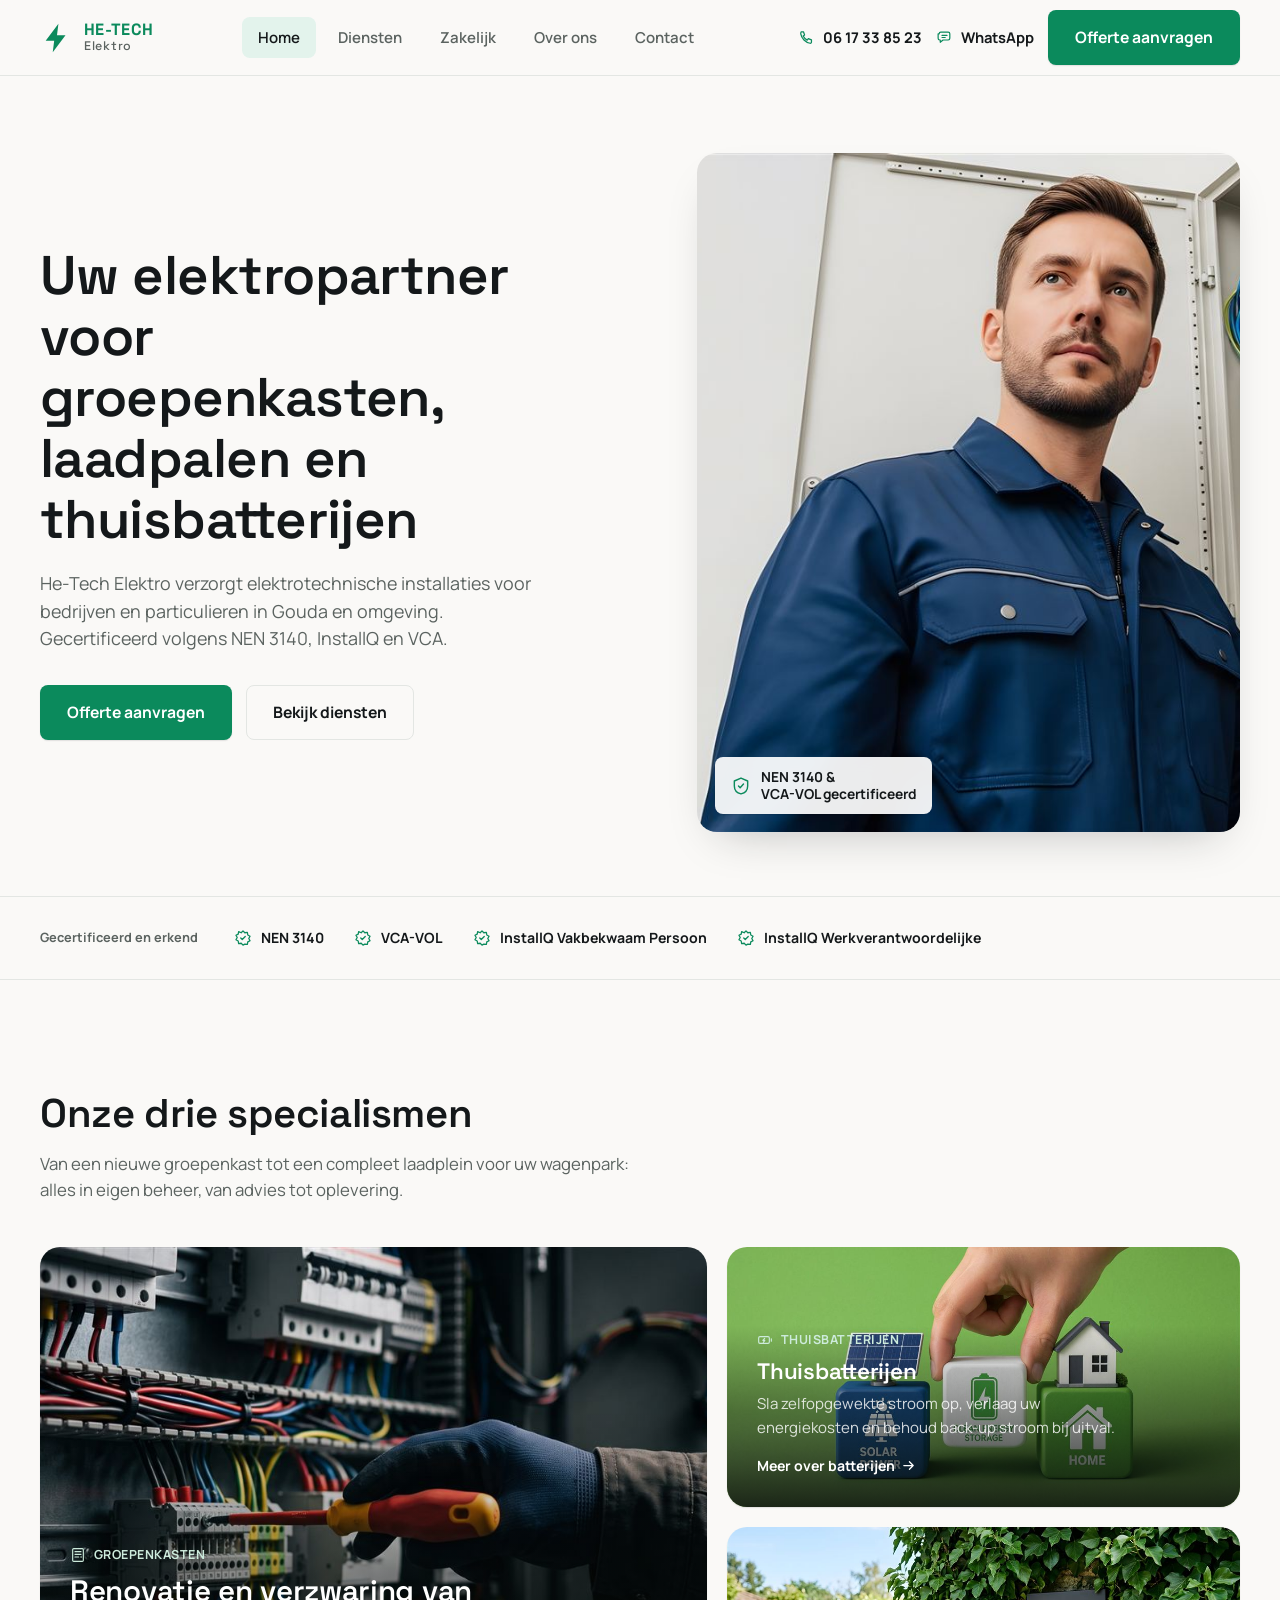
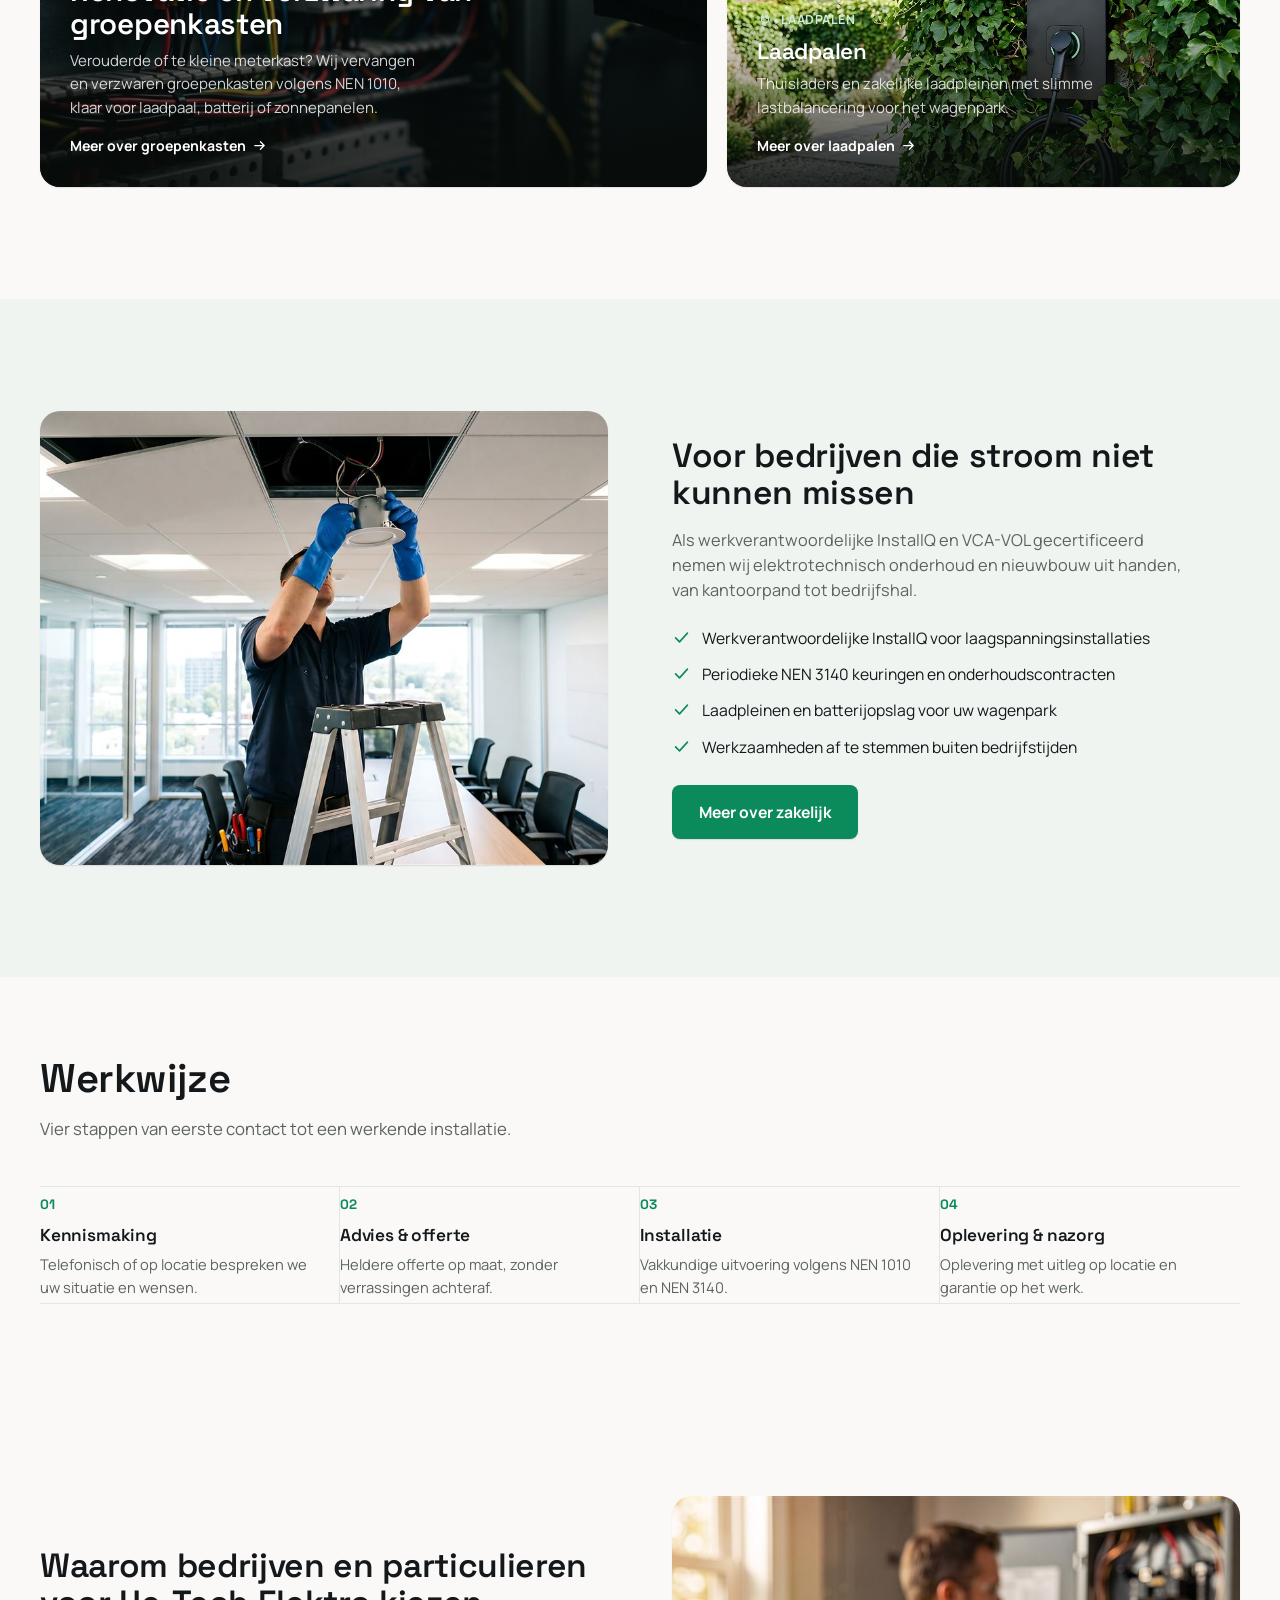
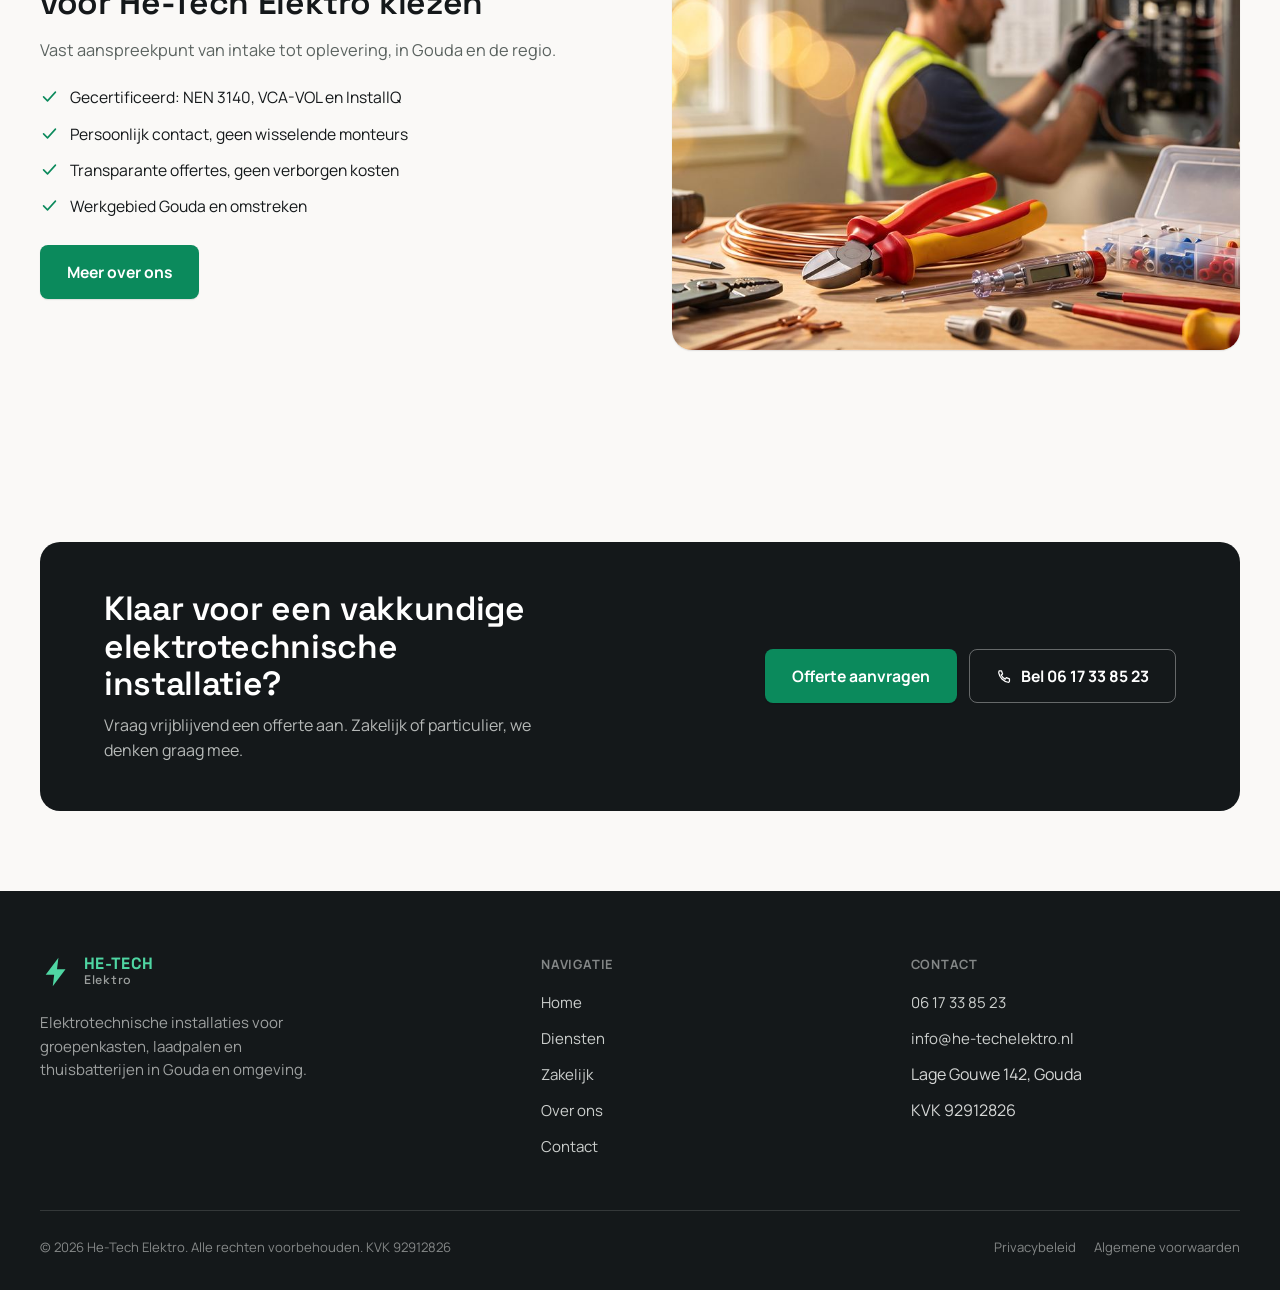
==== index.html @ e3cba2e7 "Concept website He-Tech Elektro" ====
<!doctype html>
<html lang="nl">
<head>
<meta charset="UTF-8">
<meta name="viewport" content="width=device-width, initial-scale=1">
<title>He-Tech Elektro | Elektricien in Gouda voor groepenkasten, laadpalen en thuisbatterijen</title>
<meta name="description" content="He-Tech Elektro is uw elektropartner in Gouda voor groepenkasten, laadpalen en thuisbatterijen. Gecertificeerd volgens NEN 3140, VCA-VOL en InstallQ. Zakelijk en particulier.">
<link rel="icon" href="data:image/svg+xml,%3Csvg xmlns='http://www.w3.org/2000/svg' viewBox='0 0 24 24'%3E%3Cpath fill='%230b8a5c' d='M13 2 4 14h6l-1 8 9-12h-6l1-8Z'/%3E%3C/svg%3E">
<link rel="stylesheet" href="css/styles.css">
</head>
<body>

<header class="nav">
  <div class="container nav-inner">
    <a href="index.html" class="brand" aria-label="He-Tech Elektro, naar de homepage">
      <svg class="brand-mark" viewBox="0 0 24 24" aria-hidden="true" style="color:var(--color-green)"><use href="assets/icons.svg#icon-bolt"></use></svg>
      <span class="brand-word"><span class="he-tech">HE-TECH</span><span class="elektro">Elektro</span></span>
    </a>
    <nav class="nav-links" aria-label="Hoofdmenu">
      <a href="index.html" aria-current="page">Home</a>
      <a href="diensten.html">Diensten</a>
      <a href="zakelijk.html">Zakelijk</a>
      <a href="over-ons.html">Over ons</a>
      <a href="contact.html">Contact</a>
    </nav>
    <div class="nav-actions">
      <a class="nav-phone" href="tel:+31617338523">
        <svg aria-hidden="true"><use href="assets/icons.svg#icon-phone"></use></svg>
        06 17 33 85 23
      </a>
      <a class="nav-phone" href="https://wa.me/31617338523" target="_blank" rel="noopener">
        <svg aria-hidden="true"><use href="assets/icons.svg#icon-chat"></use></svg>
        WhatsApp
      </a>
      <a class="btn btn-primary nav-cta" href="contact.html#offerte-form">Offerte aanvragen</a>
      <button class="nav-toggle" aria-label="Menu openen" aria-expanded="false" aria-controls="mobile-menu">
        <svg aria-hidden="true"><use href="assets/icons.svg#icon-menu"></use></svg>
      </button>
    </div>
  </div>
</header>

<div class="mobile-menu" id="mobile-menu">
  <a href="index.html" aria-current="page">Home</a>
  <a href="diensten.html">Diensten</a>
  <a href="zakelijk.html">Zakelijk</a>
  <a href="over-ons.html">Over ons</a>
  <a href="contact.html">Contact</a>
  <a class="btn btn-primary btn-block" href="contact.html#offerte-form">Offerte aanvragen</a>
  <a class="mobile-phone" href="tel:+31617338523">
    <svg aria-hidden="true"><use href="assets/icons.svg#icon-phone"></use></svg>
    06 17 33 85 23
  </a>
  <a class="mobile-phone" href="https://wa.me/31617338523" target="_blank" rel="noopener">
    <svg aria-hidden="true"><use href="assets/icons.svg#icon-chat"></use></svg>
    WhatsApp
  </a>
</div>

<main>

  <!-- Hero -->
  <section class="hero">
    <div class="container hero-grid">
      <div>
        <h1>Uw elektropartner voor groepenkasten, laadpalen en thuisbatterijen</h1>
        <p class="hero-sub">He-Tech Elektro verzorgt elektrotechnische installaties voor bedrijven en particulieren in Gouda en omgeving. Gecertificeerd volgens NEN 3140, InstallQ en VCA.</p>
        <div class="hero-ctas">
          <a class="btn btn-primary" href="contact.html#offerte-form">Offerte aanvragen</a>
          <a class="btn btn-secondary" href="diensten.html">Bekijk diensten</a>
        </div>
      </div>
      <div class="hero-visual reveal">
        <img src="assets/foto/hero-panel.jpg" alt="Elektrotechnicus aan het werk bij een groepenkast" width="1400" height="764" loading="eager">
        <div class="hero-visual-badge">
          <svg aria-hidden="true"><use href="assets/icons.svg#icon-shield"></use></svg>
          <span>NEN 3140 &amp;<br>VCA-VOL gecertificeerd</span>
        </div>
      </div>
    </div>
  </section>

  <!-- Trust strip -->
  <section class="trust">
    <div class="container trust-inner">
      <span class="trust-label">Gecertificeerd en erkend</span>
      <div class="trust-items">
        <span class="trust-item"><svg aria-hidden="true"><use href="assets/icons.svg#icon-badge"></use></svg>NEN 3140</span>
        <span class="trust-item"><svg aria-hidden="true"><use href="assets/icons.svg#icon-badge"></use></svg>VCA-VOL</span>
        <span class="trust-item"><svg aria-hidden="true"><use href="assets/icons.svg#icon-badge"></use></svg>InstallQ Vakbekwaam Persoon</span>
        <span class="trust-item"><svg aria-hidden="true"><use href="assets/icons.svg#icon-badge"></use></svg>InstallQ Werkverantwoordelijke</span>
      </div>
    </div>
  </section>

  <!-- Kerndiensten bento -->
  <section class="section">
    <div class="container">
      <div class="section-head reveal">
        <h2>Onze drie specialismen</h2>
        <p>Van een nieuwe groepenkast tot een compleet laadplein voor uw wagenpark: alles in eigen beheer, van advies tot oplevering.</p>
      </div>
      <div class="bento">
        <a class="bento-card bento-lead reveal" href="diensten.html#groepenkasten">
          <img src="assets/foto/groepenkast.jpg" alt="Nieuwe groepenkast in een meterkast" loading="lazy">
          <span class="bento-tag"><svg aria-hidden="true" style="width:16px;height:16px"><use href="assets/icons.svg#icon-panel"></use></svg>Groepenkasten</span>
          <h3>Renovatie en verzwaring van groepenkasten</h3>
          <p>Verouderde of te kleine meterkast? Wij vervangen en verzwaren groepenkasten volgens NEN 1010, klaar voor laadpaal, batterij of zonnepanelen.</p>
          <span class="bento-link">Meer over groepenkasten <svg aria-hidden="true"><use href="assets/icons.svg#icon-arrow-right"></use></svg></span>
        </a>
        <a class="bento-card reveal" href="diensten.html#thuisbatterijen">
          <img src="assets/foto/batterij.jpg" alt="Thuisbatterij voor energieopslag" loading="lazy">
          <span class="bento-tag"><svg aria-hidden="true" style="width:16px;height:16px"><use href="assets/icons.svg#icon-battery"></use></svg>Thuisbatterijen</span>
          <h3>Thuisbatterijen</h3>
          <p>Sla zelfopgewekte stroom op, verlaag uw energiekosten en behoud back-up stroom bij uitval.</p>
          <span class="bento-link">Meer over batterijen <svg aria-hidden="true"><use href="assets/icons.svg#icon-arrow-right"></use></svg></span>
        </a>
        <a class="bento-card reveal" href="diensten.html#laadpalen">
          <img src="assets/foto/laadpaal.jpg" alt="Laadpaal voor elektrische auto" loading="lazy">
          <span class="bento-tag"><svg aria-hidden="true" style="width:16px;height:16px"><use href="assets/icons.svg#icon-plug"></use></svg>Laadpalen</span>
          <h3>Laadpalen</h3>
          <p>Thuisladers en zakelijke laadpleinen met slimme lastbalancering voor het wagenpark.</p>
          <span class="bento-link">Meer over laadpalen <svg aria-hidden="true"><use href="assets/icons.svg#icon-arrow-right"></use></svg></span>
        </a>
      </div>
    </div>
  </section>

  <!-- Zakelijk split -->
  <section class="section section-alt">
    <div class="container split">
      <div class="split-media reveal">
        <img src="assets/foto/zakelijk-pand.jpg" alt="Elektrotechnische installatie in een bedrijfspand" loading="lazy">
      </div>
      <div class="split-body reveal">
        <h2>Voor bedrijven die stroom niet kunnen missen</h2>
        <p>Als werkverantwoordelijke InstallQ en VCA-VOL gecertificeerd nemen wij elektrotechnisch onderhoud en nieuwbouw uit handen, van kantoorpand tot bedrijfshal.</p>
        <ul class="split-list">
          <li><svg aria-hidden="true"><use href="assets/icons.svg#icon-check"></use></svg>Werkverantwoordelijke InstallQ voor laagspanningsinstallaties</li>
          <li><svg aria-hidden="true"><use href="assets/icons.svg#icon-check"></use></svg>Periodieke NEN 3140 keuringen en onderhoudscontracten</li>
          <li><svg aria-hidden="true"><use href="assets/icons.svg#icon-check"></use></svg>Laadpleinen en batterijopslag voor uw wagenpark</li>
          <li><svg aria-hidden="true"><use href="assets/icons.svg#icon-check"></use></svg>Werkzaamheden af te stemmen buiten bedrijfstijden</li>
        </ul>
        <a class="btn btn-primary" href="zakelijk.html">Meer over zakelijk</a>
      </div>
    </div>
  </section>

  <!-- Werkwijze -->
  <section class="section-tight">
    <div class="container">
      <div class="section-head reveal">
        <h2>Werkwijze</h2>
        <p>Vier stappen van eerste contact tot een werkende installatie.</p>
      </div>
      <div class="steps reveal">
        <div class="step">
          <span class="step-num">01</span>
          <h4>Kennismaking</h4>
          <p>Telefonisch of op locatie bespreken we uw situatie en wensen.</p>
        </div>
        <div class="step">
          <span class="step-num">02</span>
          <h4>Advies &amp; offerte</h4>
          <p>Heldere offerte op maat, zonder verrassingen achteraf.</p>
        </div>
        <div class="step">
          <span class="step-num">03</span>
          <h4>Installatie</h4>
          <p>Vakkundige uitvoering volgens NEN 1010 en NEN 3140.</p>
        </div>
        <div class="step">
          <span class="step-num">04</span>
          <h4>Oplevering &amp; nazorg</h4>
          <p>Oplevering met uitleg op locatie en garantie op het werk.</p>
        </div>
      </div>
    </div>
  </section>

  <!-- Waarom He-Tech -->
  <section class="section">
    <div class="container split is-reversed">
      <div class="split-media reveal">
        <img src="assets/foto/vakman.jpg" alt="Vakman van He-Tech Elektro tijdens installatiewerk" loading="lazy">
      </div>
      <div class="split-body reveal">
        <h2>Waarom bedrijven en particulieren voor He-Tech Elektro kiezen</h2>
        <p>Vast aanspreekpunt van intake tot oplevering, in Gouda en de regio.</p>
        <ul class="split-list">
          <li><svg aria-hidden="true"><use href="assets/icons.svg#icon-check"></use></svg>Gecertificeerd: NEN 3140, VCA-VOL en InstallQ</li>
          <li><svg aria-hidden="true"><use href="assets/icons.svg#icon-check"></use></svg>Persoonlijk contact, geen wisselende monteurs</li>
          <li><svg aria-hidden="true"><use href="assets/icons.svg#icon-check"></use></svg>Transparante offertes, geen verborgen kosten</li>
          <li><svg aria-hidden="true"><use href="assets/icons.svg#icon-check"></use></svg>Werkgebied Gouda en omstreken</li>
        </ul>
        <a class="btn btn-primary" href="over-ons.html">Meer over ons</a>
      </div>
    </div>
  </section>

  <!-- Closing CTA -->
  <section class="section-tight">
    <div class="container">
      <div class="cta-band reveal">
        <div>
          <h2>Klaar voor een vakkundige elektrotechnische installatie?</h2>
          <p>Vraag vrijblijvend een offerte aan. Zakelijk of particulier, we denken graag mee.</p>
        </div>
        <div class="cta-band-actions">
          <a class="btn btn-primary" href="contact.html#offerte-form">Offerte aanvragen</a>
          <a class="btn btn-ghost-on-dark" href="tel:+31617338523">
            <svg aria-hidden="true" style="width:17px;height:17px"><use href="assets/icons.svg#icon-phone"></use></svg>
            Bel 06 17 33 85 23
          </a>
        </div>
      </div>
    </div>
  </section>

</main>

<footer class="footer">
  <div class="container">
    <div class="footer-grid">
      <div class="footer-brand">
        <a href="index.html" class="brand" aria-label="He-Tech Elektro">
          <svg class="brand-mark" viewBox="0 0 24 24" aria-hidden="true" style="color:#4fd6a3"><use href="assets/icons.svg#icon-bolt"></use></svg>
          <span class="brand-word"><span class="he-tech">HE-TECH</span><span class="elektro">Elektro</span></span>
        </a>
        <p class="footer-tagline">Elektrotechnische installaties voor groepenkasten, laadpalen en thuisbatterijen in Gouda en omgeving.</p>
      </div>
      <div>
        <div class="footer-heading">Navigatie</div>
        <ul class="footer-links">
          <li><a href="index.html">Home</a></li>
          <li><a href="diensten.html">Diensten</a></li>
          <li><a href="zakelijk.html">Zakelijk</a></li>
          <li><a href="over-ons.html">Over ons</a></li>
          <li><a href="contact.html">Contact</a></li>
        </ul>
      </div>
      <div>
        <div class="footer-heading">Contact</div>
        <ul class="footer-links">
          <li><a href="tel:+31617338523">06 17 33 85 23</a></li>
          <li><a href="mailto:info@he-techelektro.nl">info@he-techelektro.nl</a></li>
          <li>Lage Gouwe 142, Gouda</li>
          <li>KVK 92912826</li>
        </ul>
      </div>
    </div>
    <div class="footer-bottom">
      <span>&copy; 2026 He-Tech Elektro. Alle rechten voorbehouden. KVK 92912826</span>
      <div class="footer-legal">
        <a href="privacybeleid.html">Privacybeleid</a>
        <a href="algemene-voorwaarden.html">Algemene voorwaarden</a>
      </div>
    </div>
  </div>
</footer>

<script src="js/main.js"></script>
</body>
</html>
---- css/styles.css ----
/* ============================================================
   He-Tech Elektro — design tokens & base
   ============================================================ */

@font-face {
  font-family: 'Space Grotesk';
  src: url('../fonts/spacegrotesk-variable.woff2') format('woff2-variations'),
       url('../fonts/spacegrotesk-variable.woff2') format('woff2');
  font-weight: 500 700;
  font-style: normal;
  font-display: swap;
}

@font-face {
  font-family: 'Manrope';
  src: url('../fonts/manrope-variable.woff2') format('woff2-variations'),
       url('../fonts/manrope-variable.woff2') format('woff2');
  font-weight: 400 800;
  font-style: normal;
  font-display: swap;
}

:root {
  --color-bg: #faf9f7;
  --color-surface: #ffffff;
  --color-surface-tint: #f0f4f1;
  --color-ink: #14181a;
  --color-muted: #5b6360;
  --color-border: #e3e6e3;
  --color-green: #0b8a5c;
  --color-green-dark: #086b48;
  --color-green-tint: #e3f3ec;
  --color-green-tint-strong: #cdebdc;
  --color-on-green: #ffffff;

  --font-display: 'Space Grotesk', ui-sans-serif, system-ui, -apple-system, sans-serif;
  --font-body: 'Manrope', ui-sans-serif, system-ui, -apple-system, sans-serif;

  --radius-sm: 8px;
  --radius-lg: 20px;

  --shadow-sm: 0 1px 2px rgba(20, 24, 26, 0.06), 0 1px 1px rgba(20, 24, 26, 0.05);
  --shadow-md: 0 20px 44px -22px rgba(20, 24, 26, 0.28);

  --container: 1280px;
  --nav-h: 76px;

  --ease: cubic-bezier(0.16, 1, 0.3, 1);
}

@media (prefers-color-scheme: dark) {
  :root {
    --color-bg: #0e1210;
    --color-surface: #171b19;
    --color-surface-tint: #1c2320;
    --color-ink: #f1f3f1;
    --color-muted: #9aa39e;
    --color-border: #262c28;
    --color-green: #1ecb8c;
    --color-green-dark: #17b47c;
    --color-green-tint: #143329;
    --color-green-tint-strong: #1a4235;
    --color-on-green: #0a1210;
    --shadow-sm: 0 1px 2px rgba(0, 0, 0, 0.5);
    --shadow-md: 0 24px 50px -22px rgba(0, 0, 0, 0.65);
  }
}

* { box-sizing: border-box; }

html {
  scroll-behavior: smooth;
  -webkit-text-size-adjust: 100%;
}

@media (prefers-reduced-motion: reduce) {
  html { scroll-behavior: auto; }
  *, *::before, *::after {
    animation-duration: 0.001ms !important;
    animation-iteration-count: 1 !important;
    transition-duration: 0.001ms !important;
    scroll-behavior: auto !important;
  }
}

body {
  margin: 0;
  background: var(--color-bg);
  color: var(--color-ink);
  font-family: var(--font-body);
  font-size: 16px;
  line-height: 1.55;
  -webkit-font-smoothing: antialiased;
}

img { max-width: 100%; display: block; }

a { color: inherit; text-decoration: none; }

h1, h2, h3, h4 {
  font-family: var(--font-display);
  font-weight: 600;
  line-height: 1.12;
  letter-spacing: -0.01em;
  margin: 0;
}

p { margin: 0; }

ul { margin: 0; padding: 0; list-style: none; }

button { font-family: inherit; cursor: pointer; }

input, select, textarea { font-family: inherit; font-size: 1rem; }

.container {
  width: 100%;
  max-width: var(--container);
  margin-inline: auto;
  padding-inline: 24px;
}

@media (min-width: 768px) {
  .container { padding-inline: 40px; }
}

.section {
  padding-block: 72px;
}

@media (min-width: 1024px) {
  .section { padding-block: 112px; }
}

.section-tight { padding-block: 56px; }
@media (min-width: 1024px) { .section-tight { padding-block: 80px; } }

.section-alt { background: var(--color-surface-tint); }

.section-head {
  max-width: 640px;
  margin-bottom: 44px;
}

.section-head h2 {
  font-size: clamp(1.7rem, 1.3rem + 1.6vw, 2.5rem);
}

.section-head p {
  margin-top: 14px;
  color: var(--color-muted);
  font-size: 1.05rem;
  max-width: 60ch;
}

/* ============================================================
   Reveal on scroll
   ============================================================ */

.reveal {
  opacity: 0;
  transform: translateY(18px);
  transition: opacity 0.7s var(--ease), transform 0.7s var(--ease);
}

.reveal.is-visible {
  opacity: 1;
  transform: translateY(0);
}

@media (prefers-reduced-motion: reduce) {
  .reveal { opacity: 1; transform: none; transition: none; }
}

/* ============================================================
   Buttons
   ============================================================ */

.btn {
  display: inline-flex;
  align-items: center;
  justify-content: center;
  gap: 8px;
  white-space: nowrap;
  padding: 14px 26px;
  border-radius: var(--radius-sm);
  font-family: var(--font-body);
  font-weight: 700;
  font-size: 0.98rem;
  border: 1.5px solid transparent;
  transition: transform 0.2s var(--ease), background 0.2s var(--ease), border-color 0.2s var(--ease), box-shadow 0.2s var(--ease);
}

.btn:active { transform: translateY(1px) scale(0.98); }

.btn-primary {
  background: var(--color-green);
  color: var(--color-on-green);
  box-shadow: var(--shadow-sm);
}

.btn-primary:hover {
  background: var(--color-green-dark);
  box-shadow: var(--shadow-md);
}

.btn-secondary {
  background: transparent;
  color: var(--color-ink);
  border-color: var(--color-border);
}

.btn-secondary:hover {
  border-color: var(--color-green);
  color: var(--color-green);
}

.btn-ghost-on-dark {
  background: transparent;
  color: #ffffff;
  border-color: rgba(255, 255, 255, 0.35);
}

.btn-ghost-on-dark:hover {
  border-color: #ffffff;
  background: rgba(255, 255, 255, 0.08);
}

.btn-block { width: 100%; }

/* ============================================================
   Nav
   ============================================================ */

.nav {
  position: sticky;
  top: 0;
  z-index: 50;
  height: var(--nav-h);
  display: flex;
  align-items: center;
  background: color-mix(in srgb, var(--color-bg) 88%, transparent);
  backdrop-filter: blur(14px) saturate(160%);
  -webkit-backdrop-filter: blur(14px) saturate(160%);
  border-bottom: 1px solid var(--color-border);
}

.nav-inner {
  width: 100%;
  display: flex;
  align-items: center;
  justify-content: space-between;
  gap: 24px;
}

.brand {
  display: inline-flex;
  align-items: center;
  gap: 10px;
  flex-shrink: 0;
}

.brand-mark {
  width: 34px;
  height: 34px;
  flex-shrink: 0;
}

.brand-word {
  display: flex;
  flex-direction: column;
  line-height: 1;
}

.brand-word .he-tech {
  font-family: var(--font-display);
  font-weight: 700;
  font-size: 1.02rem;
  letter-spacing: 0.02em;
  color: var(--color-green);
}

.brand-word .elektro {
  font-family: var(--font-display);
  font-weight: 500;
  font-size: 0.78rem;
  letter-spacing: 0.06em;
  color: var(--color-muted);
  margin-top: 2px;
}

.nav-links {
  display: none;
  align-items: center;
  gap: 6px;
}

@media (min-width: 1024px) {
  .nav-links { display: flex; }
}

.nav-links a {
  padding: 9px 16px;
  border-radius: var(--radius-sm);
  font-size: 0.94rem;
  font-weight: 600;
  color: var(--color-muted);
  transition: color 0.2s var(--ease), background 0.2s var(--ease);
}

.nav-links a:hover { color: var(--color-ink); background: var(--color-surface-tint); }
.nav-links a[aria-current="page"] { color: var(--color-ink); background: var(--color-green-tint); }

.nav-actions {
  display: flex;
  align-items: center;
  gap: 14px;
}

.nav-phone {
  display: none;
  align-items: center;
  gap: 8px;
  font-weight: 700;
  font-size: 0.92rem;
  color: var(--color-ink);
}

@media (min-width: 640px) {
  .nav-phone { display: inline-flex; }
}

.nav-phone svg { width: 17px; height: 17px; color: var(--color-green); flex-shrink: 0; }

.nav-cta { display: none; }
@media (min-width: 1024px) { .nav-cta { display: inline-flex; } }

.nav-toggle {
  display: inline-flex;
  align-items: center;
  justify-content: center;
  width: 42px;
  height: 42px;
  border-radius: var(--radius-sm);
  border: 1px solid var(--color-border);
  background: var(--color-surface);
}

@media (min-width: 1024px) { .nav-toggle { display: none; } }

.nav-toggle svg { width: 20px; height: 20px; }

.mobile-menu {
  position: fixed;
  inset: var(--nav-h) 0 0 0;
  z-index: 49;
  background: var(--color-bg);
  padding: 28px 24px;
  display: none;
  flex-direction: column;
  gap: 4px;
  overflow-y: auto;
}

.mobile-menu.is-open { display: flex; }

.mobile-menu a {
  padding: 16px 6px;
  font-size: 1.15rem;
  font-weight: 600;
  border-bottom: 1px solid var(--color-border);
}

.mobile-menu a[aria-current="page"] { color: var(--color-green); }

.mobile-menu .btn { margin-top: 20px; }

.mobile-phone {
  margin-top: 24px;
  display: flex;
  align-items: center;
  gap: 10px;
  font-weight: 700;
  font-size: 1.05rem;
}

.mobile-phone svg { width: 19px; height: 19px; color: var(--color-green); }

/* ============================================================
   Hero
   ============================================================ */

.hero {
  padding-top: clamp(40px, 6vw, 88px);
  padding-bottom: 64px;
}

.hero-grid {
  display: grid;
  grid-template-columns: 1fr;
  gap: 40px;
  align-items: center;
}

@media (min-width: 960px) {
  .hero-grid {
    grid-template-columns: 1.05fr 0.95fr;
    gap: 56px;
  }
}

.hero h1 {
  font-size: clamp(2.3rem, 1.85rem + 2vw, 3.4rem);
  max-width: 15ch;
}

.hero-sub {
  margin-top: 20px;
  font-size: 1.12rem;
  color: var(--color-muted);
  max-width: 46ch;
}

.hero-ctas {
  margin-top: 32px;
  display: flex;
  flex-wrap: wrap;
  gap: 14px;
}

.hero-visual {
  position: relative;
  border-radius: var(--radius-lg);
  overflow: hidden;
  aspect-ratio: 4 / 5;
  box-shadow: var(--shadow-md);
}

.hero-visual img {
  width: 100%;
  height: 100%;
  object-fit: cover;
}

.hero-visual-badge {
  position: absolute;
  left: 18px;
  bottom: 18px;
  background: color-mix(in srgb, var(--color-surface) 92%, transparent);
  backdrop-filter: blur(10px);
  border-radius: var(--radius-sm);
  padding: 12px 16px;
  display: flex;
  align-items: center;
  gap: 10px;
  box-shadow: var(--shadow-sm);
}

.hero-visual-badge svg { width: 20px; height: 20px; color: var(--color-green); flex-shrink: 0; }
.hero-visual-badge span { font-size: 0.86rem; font-weight: 700; line-height: 1.2; }

/* ============================================================
   Trust strip
   ============================================================ */

.trust {
  border-top: 1px solid var(--color-border);
  border-bottom: 1px solid var(--color-border);
  padding-block: 30px;
}

.trust-inner {
  display: flex;
  flex-wrap: wrap;
  align-items: center;
  gap: 20px 36px;
}

.trust-label {
  font-size: 0.8rem;
  font-weight: 700;
  color: var(--color-muted);
  flex-shrink: 0;
}

.trust-items {
  display: flex;
  flex-wrap: wrap;
  gap: 16px 30px;
}

.trust-item {
  display: inline-flex;
  align-items: center;
  gap: 9px;
  font-size: 0.88rem;
  font-weight: 700;
  color: var(--color-ink);
}

.trust-item svg { width: 18px; height: 18px; color: var(--color-green); flex-shrink: 0; }

/* ============================================================
   Bento (kerndiensten)
   ============================================================ */

.bento {
  display: grid;
  grid-template-columns: 1fr;
  gap: 20px;
}

@media (min-width: 860px) {
  .bento {
    grid-template-columns: 1.3fr 1fr;
    grid-template-rows: auto auto;
  }
  .bento-lead { grid-row: 1 / 3; }
}

.bento-card {
  position: relative;
  border-radius: var(--radius-lg);
  overflow: hidden;
  padding: 30px;
  display: flex;
  flex-direction: column;
  justify-content: flex-end;
  min-height: 260px;
  color: #ffffff;
  box-shadow: var(--shadow-sm);
}

.bento-lead { min-height: 420px; }

.bento-card img {
  position: absolute;
  inset: 0;
  width: 100%;
  height: 100%;
  object-fit: cover;
  z-index: 0;
}

.bento-card::after {
  content: "";
  position: absolute;
  inset: 0;
  background: linear-gradient(180deg, rgba(10, 14, 12, 0) 30%, rgba(8, 12, 10, 0.86) 100%);
  z-index: 1;
}

.bento-card > * { position: relative; z-index: 2; }

.bento-tag {
  display: inline-flex;
  align-items: center;
  gap: 8px;
  font-size: 0.78rem;
  font-weight: 700;
  letter-spacing: 0.04em;
  text-transform: uppercase;
  color: #cdebdc;
  margin-bottom: 10px;
}

.bento-card h3 {
  font-size: 1.4rem;
  color: #ffffff;
}

.bento-lead h3 { font-size: 1.85rem; }

.bento-card p {
  margin-top: 8px;
  font-size: 0.94rem;
  color: rgba(255, 255, 255, 0.82);
  max-width: 40ch;
}

.bento-link {
  margin-top: 16px;
  display: inline-flex;
  align-items: center;
  gap: 6px;
  font-size: 0.88rem;
  font-weight: 700;
  color: #ffffff;
}

.bento-link svg { width: 15px; height: 15px; transition: transform 0.2s var(--ease); }
.bento-card:hover .bento-link svg { transform: translateX(3px); }

/* ============================================================
   CTA band
   ============================================================ */

.cta-band {
  background: var(--color-ink);
  color: #f4f6f4;
  border-radius: var(--radius-lg);
  padding: 48px clamp(24px, 5vw, 64px);
  display: grid;
  gap: 28px;
  align-items: center;
}

@media (min-width: 860px) {
  .cta-band { grid-template-columns: 1.2fr auto; }
}

.cta-band h2 {
  font-size: clamp(1.5rem, 1.2rem + 1.2vw, 2.1rem);
  color: #ffffff;
  max-width: 20ch;
}

.cta-band p {
  margin-top: 10px;
  color: rgba(244, 246, 244, 0.72);
  max-width: 48ch;
}

.cta-band-actions {
  display: flex;
  flex-wrap: wrap;
  gap: 12px;
}

/* ============================================================
   Process steps
   ============================================================ */

.steps {
  display: grid;
  grid-template-columns: 1fr;
  gap: 0;
  border-top: 1px solid var(--color-border);
}

@media (min-width: 760px) {
  .steps { grid-template-columns: repeat(4, 1fr); }
}

.step {
  padding: 26px 8px 26px 0;
  border-bottom: 1px solid var(--color-border);
}

@media (min-width: 760px) {
  .step {
    border-right: 1px solid var(--color-border);
    padding: 4px 24px 4px 0;
  }
  .step:last-child { border-right: none; }
}

.step-num {
  font-family: var(--font-display);
  font-size: 0.85rem;
  font-weight: 700;
  color: var(--color-green);
}

.step h4 {
  margin-top: 10px;
  font-size: 1.08rem;
}

.step p {
  margin-top: 8px;
  color: var(--color-muted);
  font-size: 0.92rem;
}

/* ============================================================
   Split section (image + text)
   ============================================================ */

.split {
  display: grid;
  grid-template-columns: 1fr;
  gap: 36px;
  align-items: center;
}

@media (min-width: 900px) {
  .split { grid-template-columns: 1fr 1fr; gap: 64px; }
  .split.is-reversed .split-media { order: 2; }
  .split.is-reversed .split-body { order: 1; }
}

.split-media {
  border-radius: var(--radius-lg);
  overflow: hidden;
  box-shadow: var(--shadow-sm);
  aspect-ratio: 5 / 4;
}

.split-media img { width: 100%; height: 100%; object-fit: cover; }

.split-body h2, .split-body h3 {
  font-size: clamp(1.5rem, 1.2rem + 1.2vw, 2.1rem);
}

.split-body p {
  margin-top: 16px;
  color: var(--color-muted);
  font-size: 1.02rem;
  max-width: 52ch;
}

.split-list {
  margin-top: 22px;
  display: flex;
  flex-direction: column;
  gap: 12px;
}

.split-list li {
  display: flex;
  align-items: flex-start;
  gap: 11px;
  font-size: 0.98rem;
}

.split-list svg { width: 19px; height: 19px; color: var(--color-green); flex-shrink: 0; margin-top: 2px; }

.split-body .btn { margin-top: 26px; }

/* ============================================================
   Feature grid (spec cards)
   ============================================================ */

.spec-grid {
  display: grid;
  grid-template-columns: 1fr;
  gap: 16px;
}

@media (min-width: 700px) {
  .spec-grid { grid-template-columns: repeat(2, 1fr); }
}

.spec-card {
  border: 1px solid var(--color-border);
  border-radius: var(--radius-lg);
  padding: 26px;
  background: var(--color-surface);
}

.spec-card h4 {
  font-size: 1.05rem;
  display: flex;
  align-items: center;
  gap: 10px;
}

.spec-card h4 svg { width: 20px; height: 20px; color: var(--color-green); flex-shrink: 0; }

.spec-card p {
  margin-top: 10px;
  color: var(--color-muted);
  font-size: 0.94rem;
}

/* ============================================================
   Certification list (over ons)
   ============================================================ */

.cert-list {
  display: flex;
  flex-direction: column;
}

.cert-row {
  display: grid;
  grid-template-columns: auto 1fr;
  gap: 18px;
  padding: 22px 0;
  border-top: 1px solid var(--color-border);
}

.cert-row:last-child { border-bottom: 1px solid var(--color-border); }

.cert-icon {
  width: 44px;
  height: 44px;
  border-radius: var(--radius-sm);
  background: var(--color-green-tint);
  display: flex;
  align-items: center;
  justify-content: center;
  flex-shrink: 0;
}

.cert-icon svg { width: 22px; height: 22px; color: var(--color-green); }

.cert-row h4 { font-size: 1.02rem; }
.cert-row p { margin-top: 5px; color: var(--color-muted); font-size: 0.92rem; }

/* ============================================================
   Sector pills (zakelijk)
   ============================================================ */

.pill-row {
  display: flex;
  flex-wrap: wrap;
  gap: 10px;
}

.pill {
  padding: 10px 18px;
  border-radius: 999px;
  border: 1px solid var(--color-border);
  font-size: 0.9rem;
  font-weight: 700;
  background: var(--color-surface);
}

/* ============================================================
   Forms
   ============================================================ */

.form-grid {
  display: grid;
  grid-template-columns: 1fr;
  gap: 18px;
}

@media (min-width: 640px) {
  .form-grid.cols-2 { grid-template-columns: 1fr 1fr; }
}

.field { display: flex; flex-direction: column; gap: 7px; }

.field label {
  font-size: 0.86rem;
  font-weight: 700;
  color: var(--color-ink);
}

.field-hint {
  font-size: 0.78rem;
  color: var(--color-muted);
}

.field input,
.field select,
.field textarea {
  padding: 13px 15px;
  border-radius: var(--radius-sm);
  border: 1.5px solid var(--color-border);
  background: var(--color-surface);
  color: var(--color-ink);
  transition: border-color 0.2s var(--ease), box-shadow 0.2s var(--ease);
}

.field input::placeholder,
.field textarea::placeholder { color: var(--color-muted); opacity: 0.85; }

.field input:focus,
.field select:focus,
.field textarea:focus {
  outline: none;
  border-color: var(--color-green);
  box-shadow: 0 0 0 3px var(--color-green-tint);
}

.field textarea { resize: vertical; min-height: 120px; }

.radio-group {
  display: flex;
  gap: 10px;
}

.radio-pill {
  flex: 1;
  position: relative;
}

.radio-pill input {
  position: absolute;
  inset: 0;
  opacity: 0;
  cursor: pointer;
}

.radio-pill span {
  display: flex;
  align-items: center;
  justify-content: center;
  padding: 13px;
  border-radius: var(--radius-sm);
  border: 1.5px solid var(--color-border);
  font-weight: 700;
  font-size: 0.92rem;
  text-align: center;
  transition: border-color 0.2s var(--ease), background 0.2s var(--ease), color 0.2s var(--ease);
}

.radio-pill input:checked + span {
  border-color: var(--color-green);
  background: var(--color-green-tint);
  color: var(--color-green-dark);
}

.radio-pill input:focus-visible + span {
  box-shadow: 0 0 0 3px var(--color-green-tint);
}

.form-error {
  font-size: 0.82rem;
  color: #c23b3b;
  display: none;
}

.field.has-error input,
.field.has-error select,
.field.has-error textarea {
  border-color: #c23b3b;
}

.field.has-error .form-error { display: block; }

.form-status {
  margin-top: 18px;
  padding: 14px 16px;
  border-radius: var(--radius-sm);
  font-size: 0.92rem;
  font-weight: 600;
  display: none;
}

.form-status.is-success {
  display: block;
  background: var(--color-green-tint);
  color: var(--color-green-dark);
}

.form-status.is-error {
  display: block;
  background: #fbe8e8;
  color: #a12d2d;
}

/* ============================================================
   Contact info card
   ============================================================ */

.info-card {
  background: var(--color-surface);
  border: 1px solid var(--color-border);
  border-radius: var(--radius-lg);
  padding: 30px;
}

.info-row {
  display: flex;
  align-items: flex-start;
  gap: 14px;
  padding-block: 16px;
  border-top: 1px solid var(--color-border);
}

.info-row:first-child { border-top: none; padding-top: 0; }

.info-row svg { width: 20px; height: 20px; color: var(--color-green); flex-shrink: 0; margin-top: 2px; }

.info-row h4 { font-size: 0.86rem; color: var(--color-muted); font-weight: 700; }
.info-row p, .info-row a { margin-top: 4px; font-size: 1rem; font-weight: 600; }
.info-row a:hover { color: var(--color-green); }

.map-frame {
  margin-top: 24px;
  border-radius: var(--radius-lg);
  overflow: hidden;
  border: 1px solid var(--color-border);
  aspect-ratio: 4 / 3;
}

.map-frame iframe { width: 100%; height: 100%; border: 0; }

/* ============================================================
   Page intro (subpages)
   ============================================================ */

.page-intro {
  padding-top: 56px;
  padding-bottom: 8px;
}

.page-intro h1 {
  font-size: clamp(2rem, 1.6rem + 1.6vw, 3rem);
  max-width: 18ch;
}

.page-intro p {
  margin-top: 18px;
  color: var(--color-muted);
  font-size: 1.08rem;
  max-width: 58ch;
}

/* ============================================================
   Footer
   ============================================================ */

.footer {
  background: var(--color-ink);
  color: rgba(244, 246, 244, 0.86);
  padding-block: 64px 32px;
}

.footer-grid {
  display: grid;
  grid-template-columns: 1fr;
  gap: 40px;
}

@media (min-width: 760px) {
  .footer-grid { grid-template-columns: 1.4fr 1fr 1fr; }
}

.footer-brand .brand-word .he-tech { color: #4fd6a3; }
.footer-brand .brand-word .elektro { color: rgba(244, 246, 244, 0.6); }

.footer-tagline {
  margin-top: 16px;
  color: rgba(244, 246, 244, 0.62);
  font-size: 0.94rem;
  max-width: 34ch;
}

.footer-heading {
  font-size: 0.8rem;
  font-weight: 700;
  letter-spacing: 0.06em;
  text-transform: uppercase;
  color: rgba(244, 246, 244, 0.5);
  margin-bottom: 16px;
}

.footer-links { display: flex; flex-direction: column; gap: 11px; }
.footer-links a { font-size: 0.94rem; color: rgba(244, 246, 244, 0.82); }
.footer-links a:hover { color: #4fd6a3; }

.footer-bottom {
  margin-top: 52px;
  padding-top: 26px;
  border-top: 1px solid rgba(244, 246, 244, 0.14);
  display: flex;
  flex-wrap: wrap;
  gap: 12px;
  justify-content: space-between;
  font-size: 0.82rem;
  color: rgba(244, 246, 244, 0.5);
}

/* ============================================================
   Callout (subsidie / kennisblok)
   ============================================================ */

.callout {
  display: flex;
  gap: 18px;
  align-items: flex-start;
  background: var(--color-green-tint);
  border: 1px solid var(--color-green-tint-strong);
  border-radius: var(--radius-lg);
  padding: 26px clamp(20px, 4vw, 32px);
}

.callout-icon {
  width: 46px;
  height: 46px;
  border-radius: var(--radius-sm);
  background: var(--color-surface);
  display: flex;
  align-items: center;
  justify-content: center;
  flex-shrink: 0;
  box-shadow: var(--shadow-sm);
}

.callout-icon svg { width: 23px; height: 23px; color: var(--color-green); }

.callout h3 { font-size: 1.08rem; }

.callout p {
  margin-top: 8px;
  color: var(--color-ink);
  font-size: 0.96rem;
  max-width: 68ch;
}

.callout p.callout-note {
  margin-top: 12px;
  color: var(--color-muted);
  font-size: 0.84rem;
}

.callout a { color: var(--color-green-dark); font-weight: 700; text-decoration: underline; }

/* ============================================================
   FAQ (details/summary, geen JS nodig)
   ============================================================ */

.faq { display: flex; flex-direction: column; gap: 10px; }

.faq-item {
  border: 1px solid var(--color-border);
  border-radius: var(--radius-sm);
  background: var(--color-surface);
  overflow: hidden;
}

.faq-item summary {
  cursor: pointer;
  list-style: none;
  padding: 18px 22px;
  display: flex;
  align-items: center;
  justify-content: space-between;
  gap: 16px;
  font-weight: 700;
  font-size: 0.98rem;
}

.faq-item summary::-webkit-details-marker { display: none; }

.faq-item summary .chev {
  width: 18px;
  height: 18px;
  color: var(--color-muted);
  transition: transform 0.2s var(--ease);
  flex-shrink: 0;
}

.faq-item[open] summary .chev { transform: rotate(90deg); color: var(--color-green); }

.faq-item .faq-body {
  padding: 0 22px 20px;
  color: var(--color-muted);
  font-size: 0.94rem;
  max-width: 68ch;
}

/* ============================================================
   Checkbox field (formulier)
   ============================================================ */

.checkbox-label {
  display: flex;
  align-items: flex-start;
  gap: 10px;
  cursor: pointer;
}

.checkbox-label input {
  margin-top: 3px;
  width: 18px;
  height: 18px;
  flex-shrink: 0;
  accent-color: var(--color-green);
}

.checkbox-label span { font-size: 0.86rem; color: var(--color-muted); }
.checkbox-label a { color: var(--color-green-dark); font-weight: 700; }

/* ============================================================
   Legal pagina's (privacybeleid, algemene voorwaarden)
   ============================================================ */

.legal-body {
  max-width: 72ch;
  display: flex;
  flex-direction: column;
  gap: 36px;
}

.legal-body h2 { font-size: 1.25rem; }

.legal-body h3 { font-size: 1.02rem; margin-top: 4px; }

.legal-body p, .legal-body li {
  color: var(--color-muted);
  font-size: 0.98rem;
  margin-top: 10px;
}

.legal-body ul { display: flex; flex-direction: column; gap: 6px; padding-left: 20px; list-style: disc; }

.legal-body a { color: var(--color-green-dark); font-weight: 700; }

.legal-updated {
  font-size: 0.84rem;
  color: var(--color-muted);
}

/* ============================================================
   Footer legal links
   ============================================================ */

.footer-legal { display: flex; flex-wrap: wrap; gap: 18px; }
.footer-legal a { color: rgba(244, 246, 244, 0.5); }
.footer-legal a:hover { color: #4fd6a3; }

/* ============================================================
   Utilities
   ============================================================ */

.visually-hidden {
  position: absolute;
  width: 1px;
  height: 1px;
  overflow: hidden;
  clip: rect(0 0 0 0);
  white-space: nowrap;
}

.mt-lg { margin-top: 64px; }
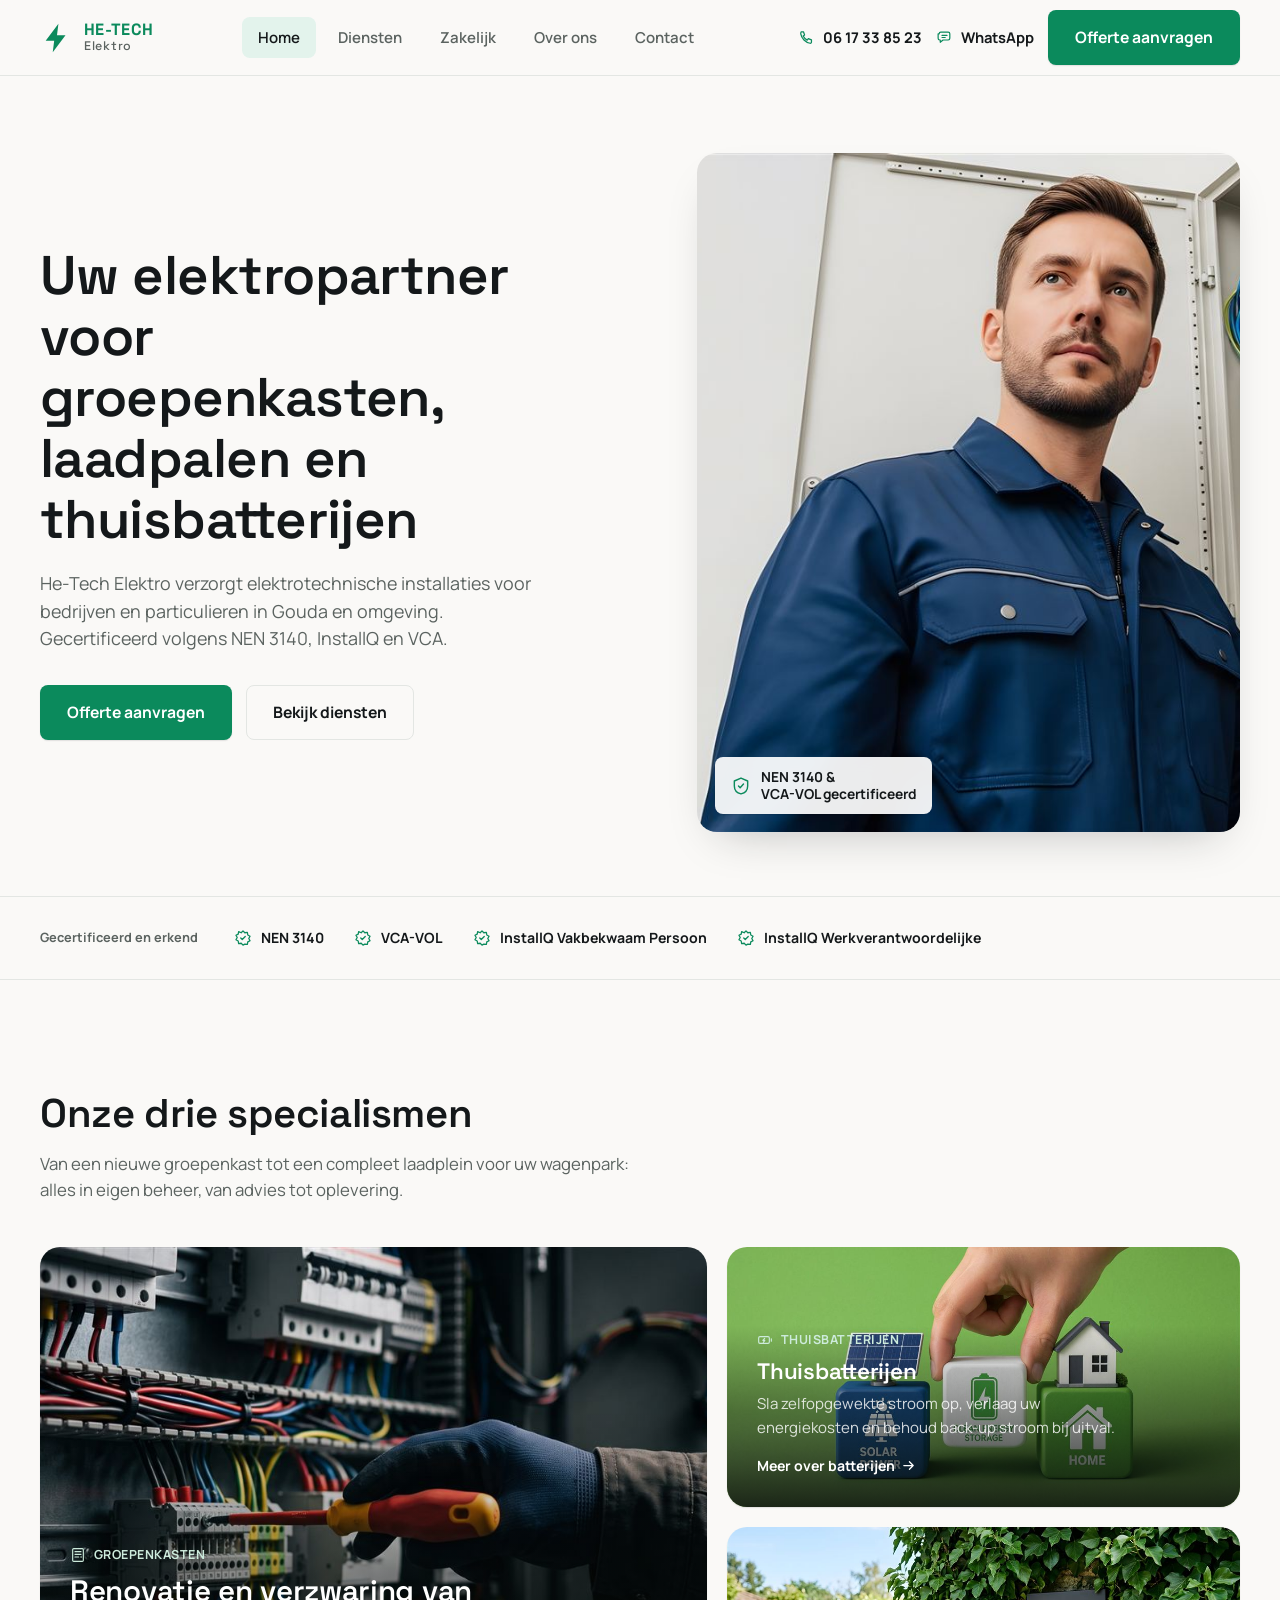
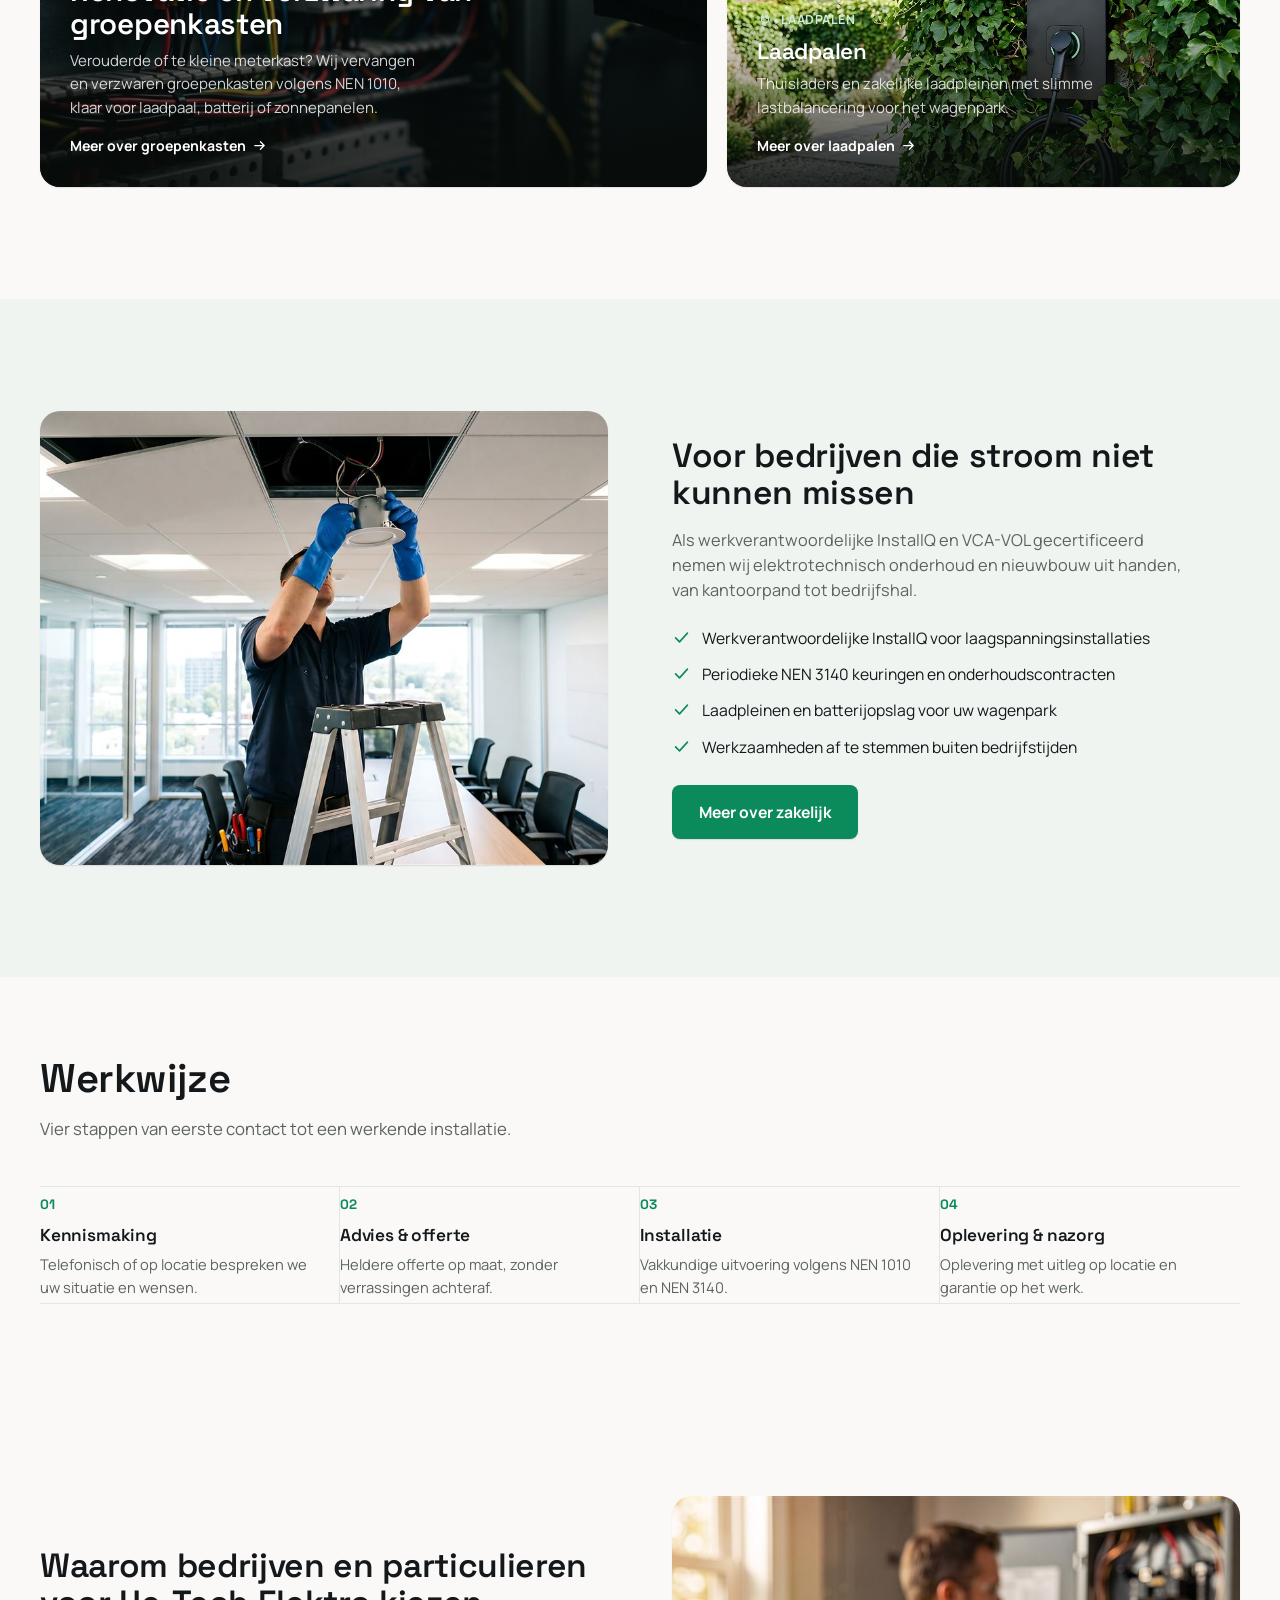
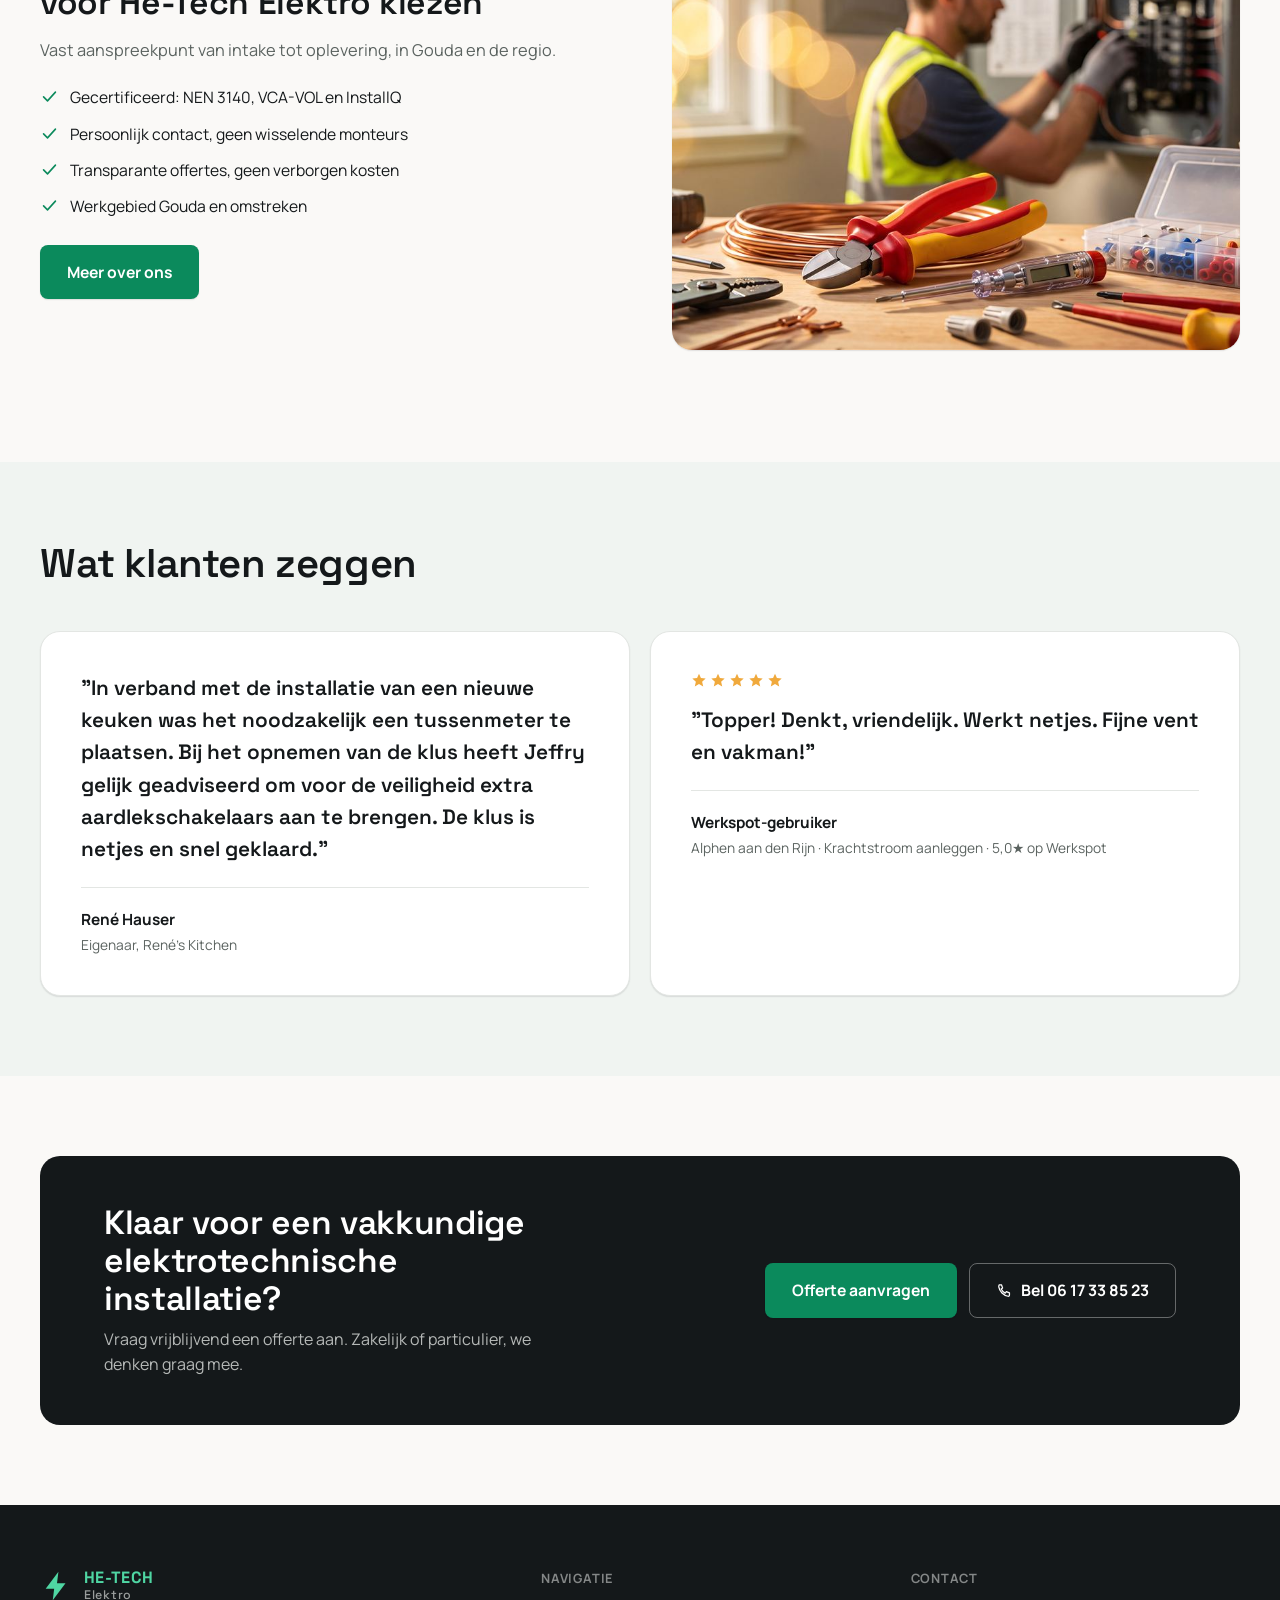
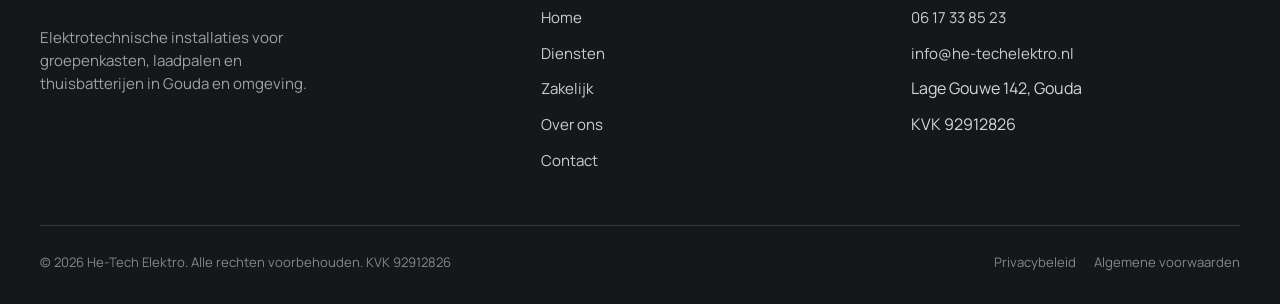
==== commit 179ba064: "Voeg klantreviews toe (René's Kitchen, Werkspot)" ====
--- a/index.html
+++ b/index.html
@@ -198,6 +198,38 @@
     </div>
   </section>
 
+  <!-- Klantervaringen -->
+  <section class="section-tight section-alt">
+    <div class="container">
+      <div class="section-head reveal">
+        <h2>Wat klanten zeggen</h2>
+      </div>
+      <div class="testimonial-grid reveal">
+        <div class="testimonial">
+          <p class="testimonial-quote">"In verband met de installatie van een nieuwe keuken was het noodzakelijk een tussenmeter te plaatsen. Bij het opnemen van de klus heeft Jeffry gelijk geadviseerd om voor de veiligheid extra aardlekschakelaars aan te brengen. De klus is netjes en snel geklaard."</p>
+          <div class="testimonial-author">
+            <span class="testimonial-name">René Hauser</span>
+            <span class="testimonial-role">Eigenaar, René's Kitchen</span>
+          </div>
+        </div>
+        <div class="testimonial">
+          <div class="review-stars" aria-label="5 van de 5 sterren">
+            <svg aria-hidden="true"><use href="assets/icons.svg#icon-star"></use></svg>
+            <svg aria-hidden="true"><use href="assets/icons.svg#icon-star"></use></svg>
+            <svg aria-hidden="true"><use href="assets/icons.svg#icon-star"></use></svg>
+            <svg aria-hidden="true"><use href="assets/icons.svg#icon-star"></use></svg>
+            <svg aria-hidden="true"><use href="assets/icons.svg#icon-star"></use></svg>
+          </div>
+          <p class="testimonial-quote">"Topper! Denkt, vriendelijk. Werkt netjes. Fijne vent en vakman!"</p>
+          <div class="testimonial-author">
+            <span class="testimonial-name">Werkspot-gebruiker</span>
+            <span class="testimonial-role">Alphen aan den Rijn · Krachtstroom aanleggen · 5,0★ op Werkspot</span>
+          </div>
+        </div>
+      </div>
+    </div>
+  </section>
+
   <!-- Closing CTA -->
   <section class="section-tight">
     <div class="container">
--- a/css/styles.css
+++ b/css/styles.css
@@ -1199,6 +1199,59 @@
 }
 
 /* ============================================================
+   Testimonial / klantervaring
+   ============================================================ */
+
+.testimonial-grid {
+  display: grid;
+  grid-template-columns: 1fr;
+  gap: 20px;
+}
+
+@media (min-width: 760px) {
+  .testimonial-grid { grid-template-columns: 1fr 1fr; }
+}
+
+.testimonial {
+  background: var(--color-surface);
+  border: 1px solid var(--color-border);
+  border-radius: var(--radius-lg);
+  padding: clamp(28px, 4vw, 40px);
+  box-shadow: var(--shadow-sm);
+  max-width: 720px;
+}
+
+.testimonial-grid .testimonial { max-width: none; }
+
+.review-stars {
+  display: flex;
+  gap: 3px;
+  margin-bottom: 16px;
+}
+
+.review-stars svg { width: 16px; height: 16px; color: #f0a93c; }
+
+.testimonial-quote {
+  font-family: var(--font-display);
+  font-weight: 600;
+  font-size: clamp(1.1rem, 1rem + 0.5vw, 1.3rem);
+  line-height: 1.55;
+  color: var(--color-ink);
+}
+
+.testimonial-author {
+  margin-top: 22px;
+  padding-top: 20px;
+  border-top: 1px solid var(--color-border);
+  display: flex;
+  flex-direction: column;
+  gap: 2px;
+}
+
+.testimonial-name { font-weight: 700; font-size: 0.96rem; }
+.testimonial-role { font-size: 0.86rem; color: var(--color-muted); }
+
+/* ============================================================
    Footer legal links
    ============================================================ */
 
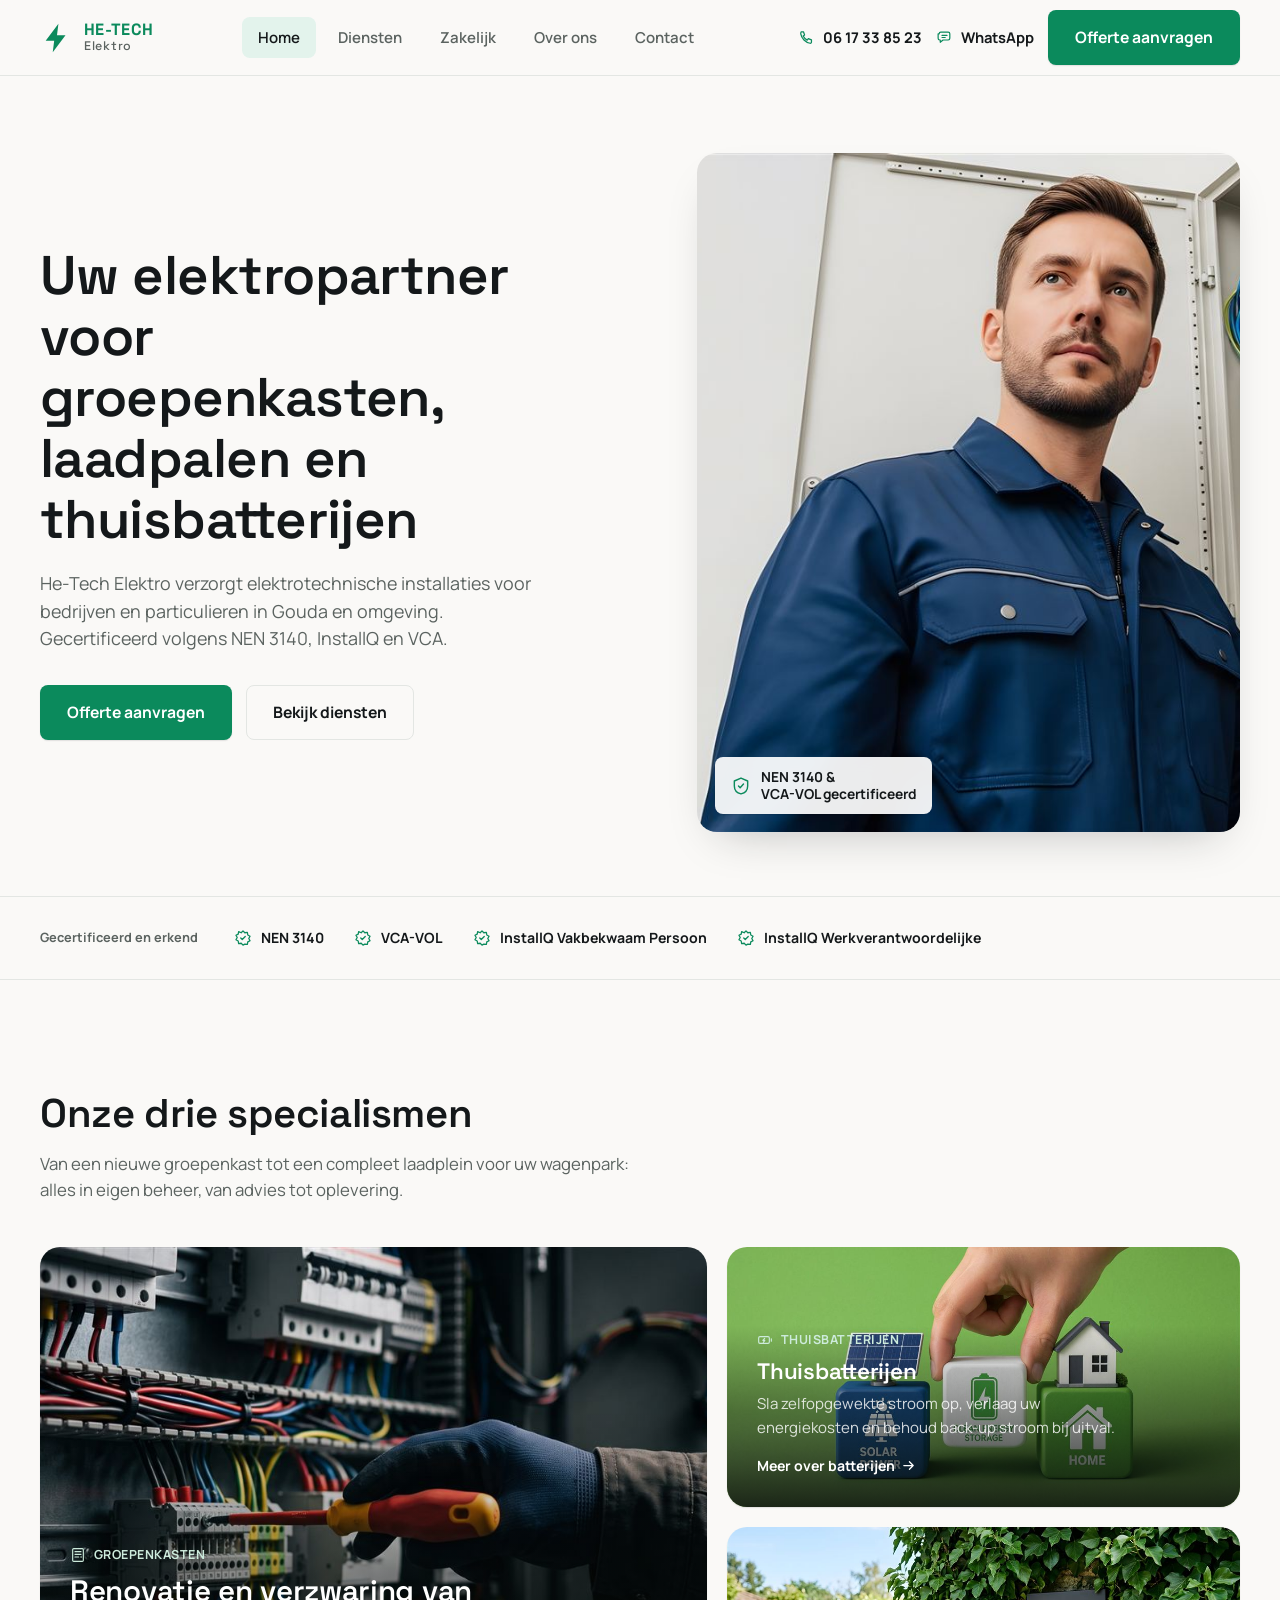
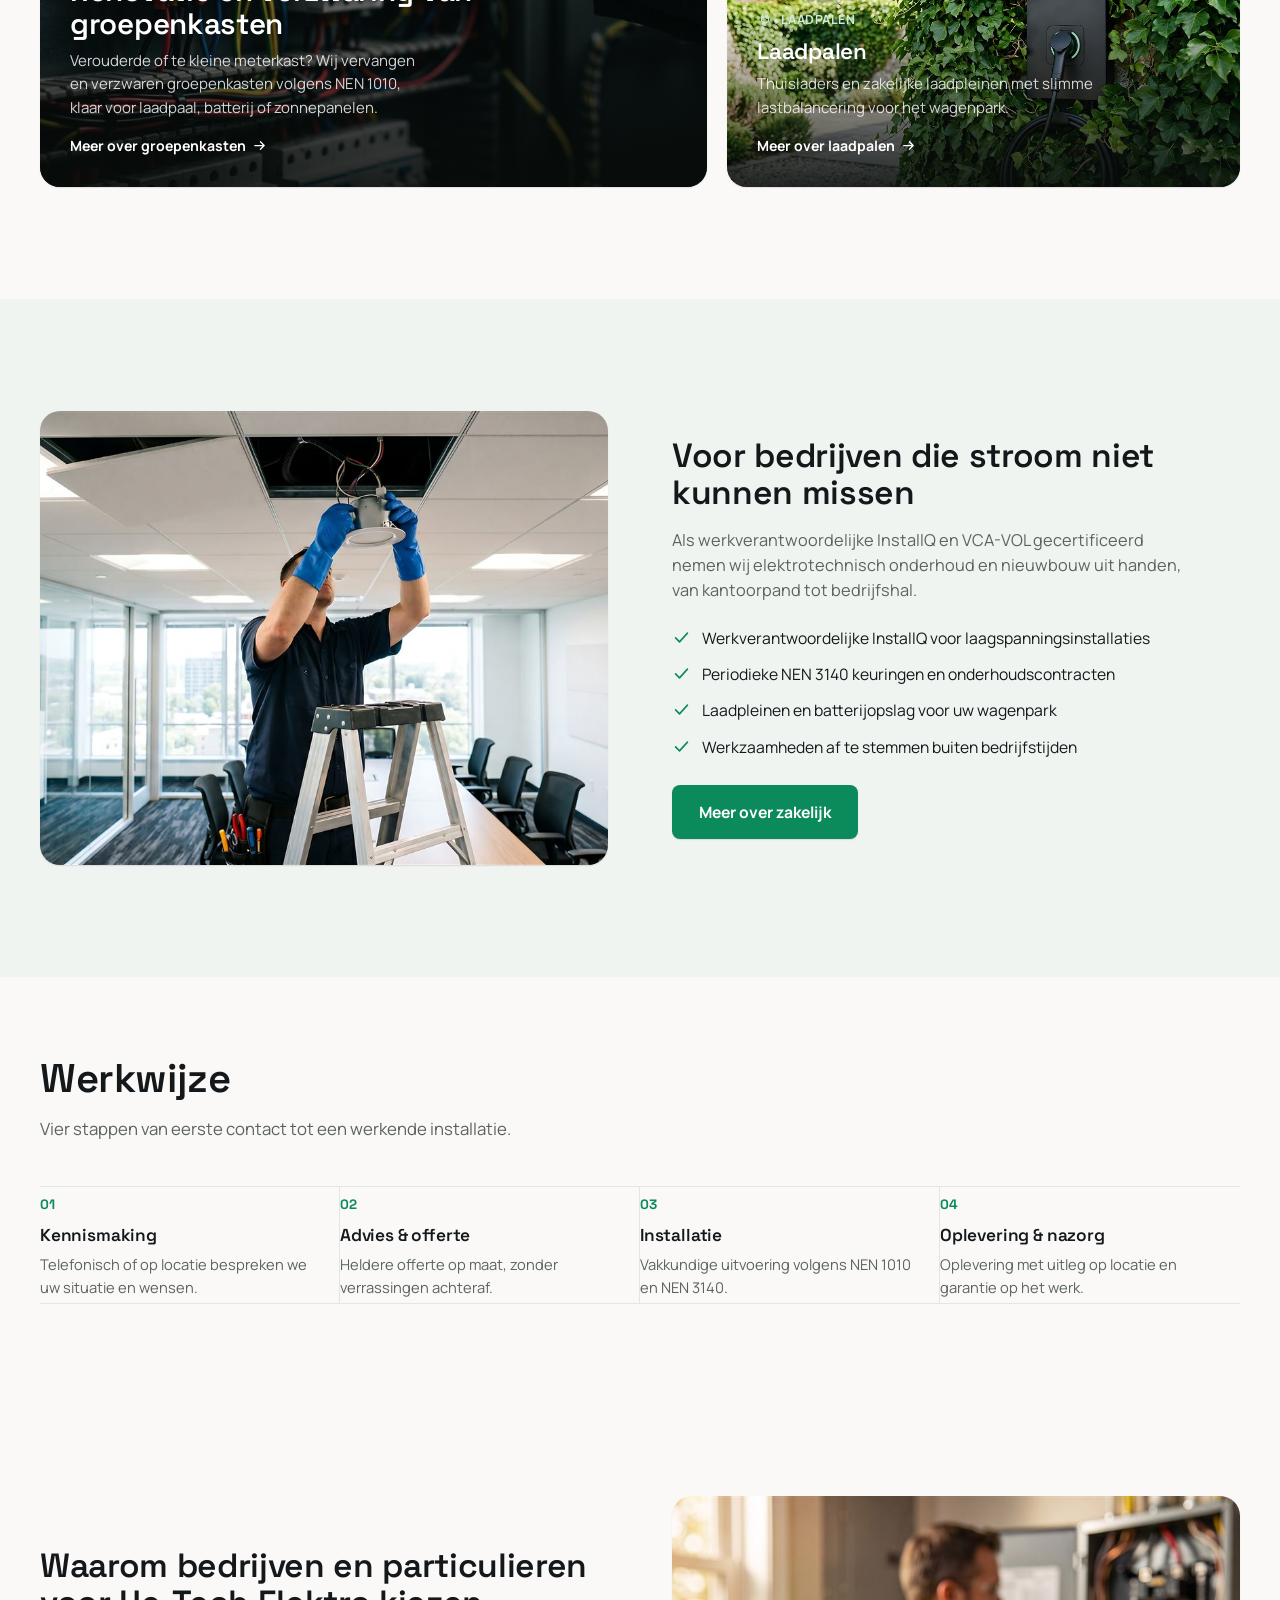
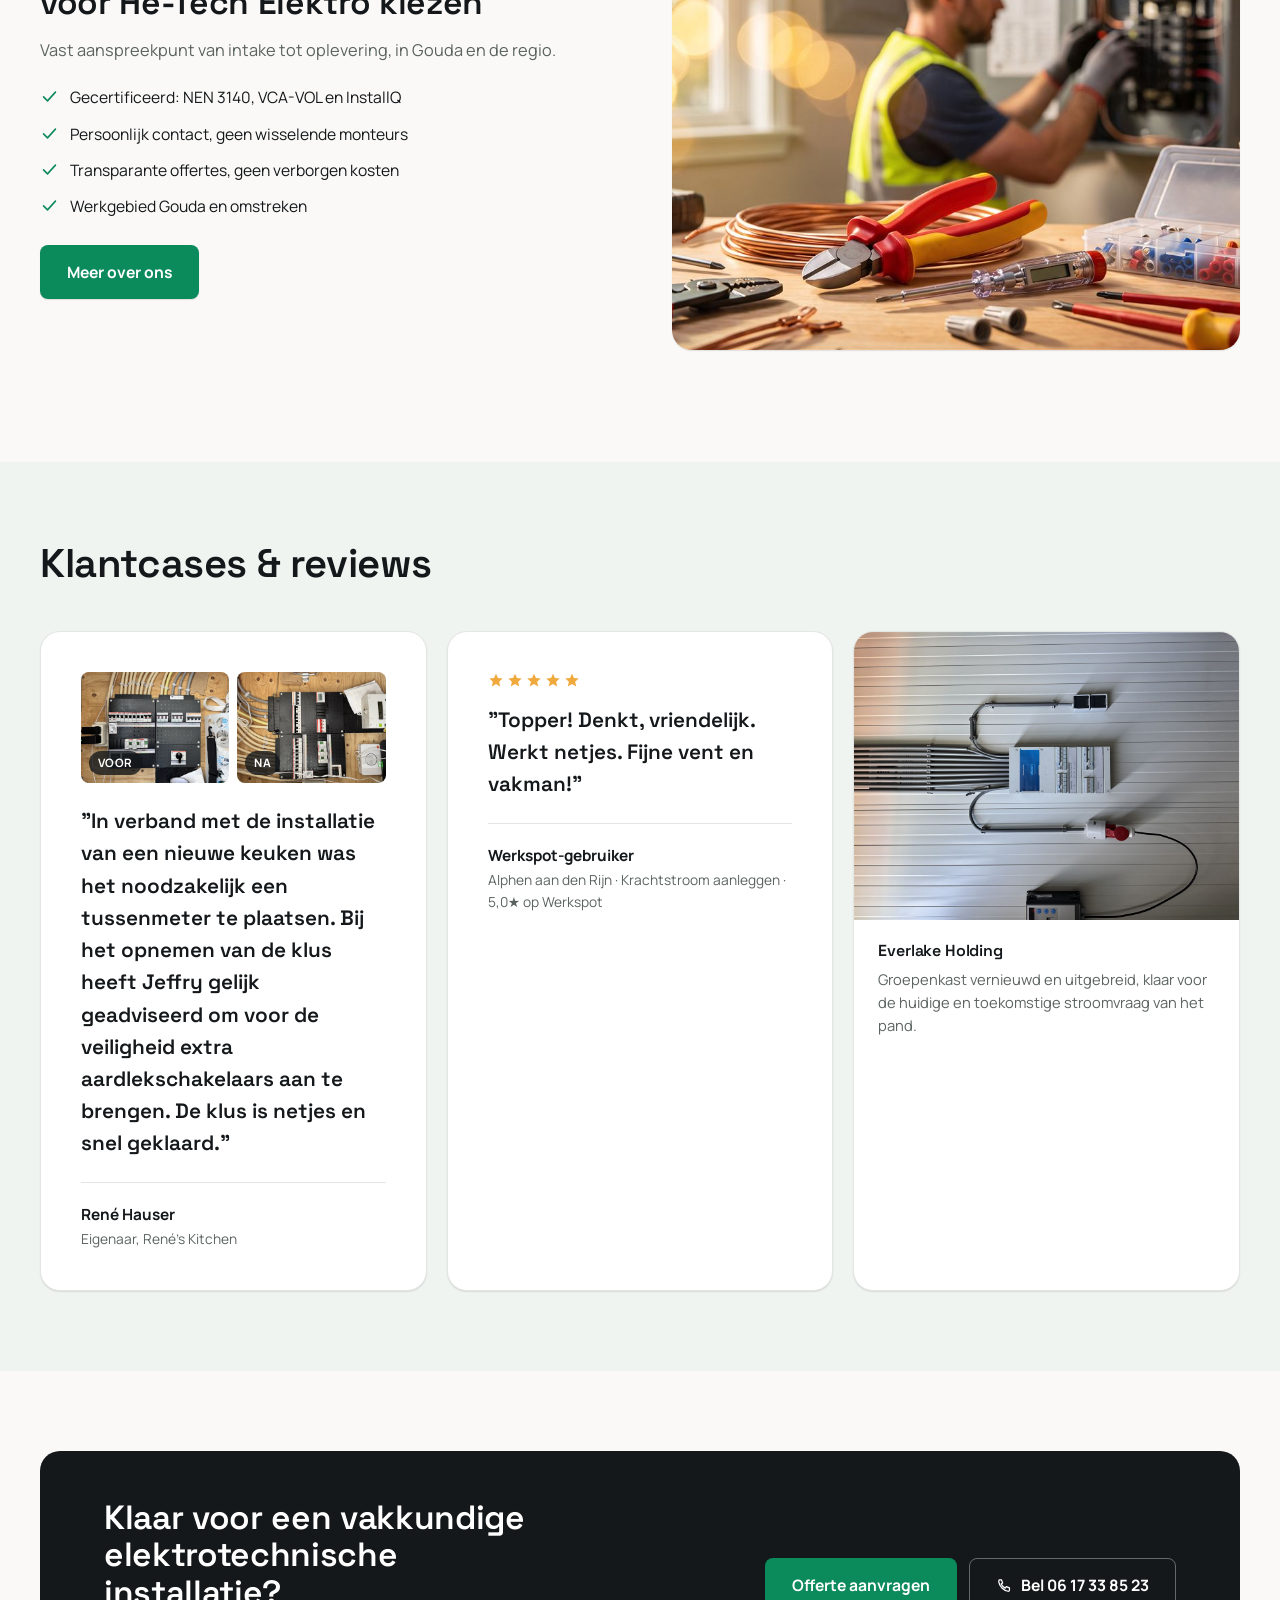
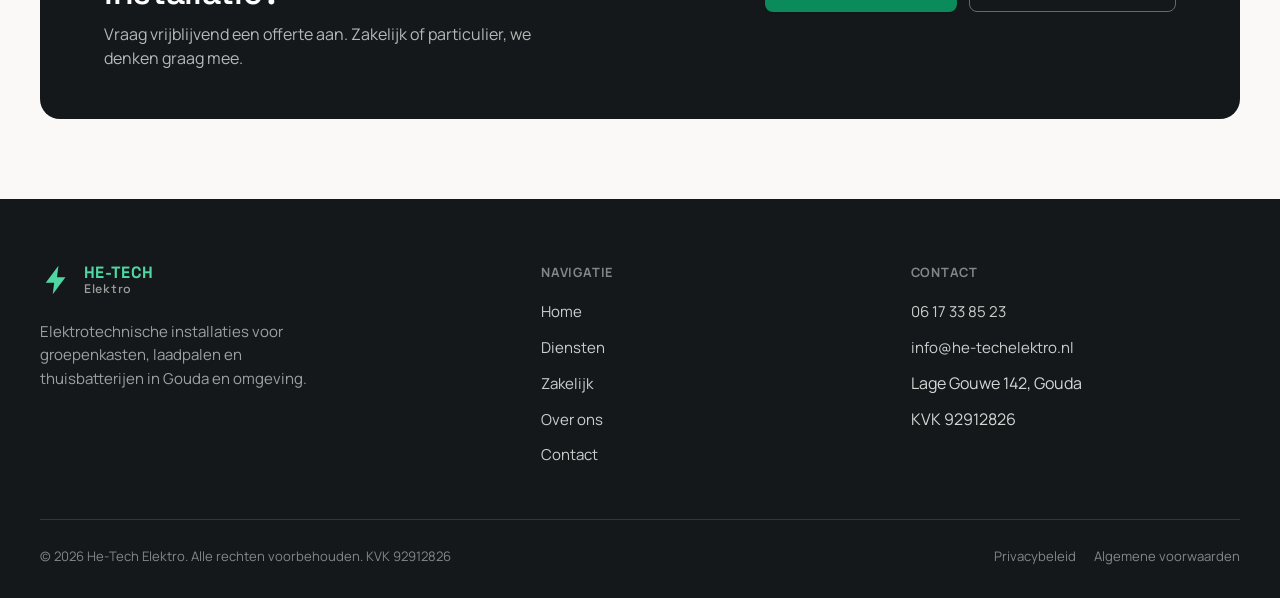
==== commit 71849379: "Voeg klantcase-foto's toe (Rene's Kitchen, Everlake Holding)" ====
--- a/index.html
+++ b/index.html
@@ -202,10 +202,20 @@
   <section class="section-tight section-alt">
     <div class="container">
       <div class="section-head reveal">
-        <h2>Wat klanten zeggen</h2>
+        <h2>Klantcases &amp; reviews</h2>
       </div>
       <div class="testimonial-grid reveal">
         <div class="testimonial">
+          <div class="testimonial-photos">
+            <figure>
+              <img src="assets/foto/rene-kitchen-voor.jpg" alt="Meterkast bij René's Kitchen vóór de installatie">
+              <figcaption>Voor</figcaption>
+            </figure>
+            <figure>
+              <img src="assets/foto/rene-kitchen-na.jpg" alt="Nieuwe groepenkast bij René's Kitchen na de installatie">
+              <figcaption>Na</figcaption>
+            </figure>
+          </div>
           <p class="testimonial-quote">"In verband met de installatie van een nieuwe keuken was het noodzakelijk een tussenmeter te plaatsen. Bij het opnemen van de klus heeft Jeffry gelijk geadviseerd om voor de veiligheid extra aardlekschakelaars aan te brengen. De klus is netjes en snel geklaard."</p>
           <div class="testimonial-author">
             <span class="testimonial-name">René Hauser</span>
@@ -224,6 +234,13 @@
           <div class="testimonial-author">
             <span class="testimonial-name">Werkspot-gebruiker</span>
             <span class="testimonial-role">Alphen aan den Rijn · Krachtstroom aanleggen · 5,0★ op Werkspot</span>
+          </div>
+        </div>
+        <div class="case-card">
+          <img src="assets/foto/everlake-groepenkast.jpg" alt="Vernieuwde groepenkast bij Everlake Holding">
+          <div class="case-card-body">
+            <h4>Everlake Holding</h4>
+            <p>Groepenkast vernieuwd en uitgebreid, klaar voor de huidige en toekomstige stroomvraag van het pand.</p>
           </div>
         </div>
       </div>
--- a/css/styles.css
+++ b/css/styles.css
@@ -1209,7 +1209,7 @@
 }
 
 @media (min-width: 760px) {
-  .testimonial-grid { grid-template-columns: 1fr 1fr; }
+  .testimonial-grid { grid-template-columns: repeat(auto-fit, minmax(300px, 1fr)); }
 }
 
 .testimonial {
@@ -1231,6 +1231,63 @@
 
 .review-stars svg { width: 16px; height: 16px; color: #f0a93c; }
 
+.testimonial-photos {
+  display: grid;
+  grid-template-columns: 1fr 1fr;
+  gap: 8px;
+  margin-bottom: 22px;
+}
+
+.testimonial-photos figure {
+  position: relative;
+  margin: 0;
+  border-radius: var(--radius-sm);
+  overflow: hidden;
+  aspect-ratio: 4 / 3;
+}
+
+.testimonial-photos img { width: 100%; height: 100%; object-fit: cover; }
+
+.testimonial-photos figcaption {
+  position: absolute;
+  left: 8px;
+  bottom: 8px;
+  background: color-mix(in srgb, var(--color-ink) 78%, transparent);
+  color: #fff;
+  font-size: 0.72rem;
+  font-weight: 700;
+  letter-spacing: 0.04em;
+  text-transform: uppercase;
+  padding: 3px 9px;
+  border-radius: 999px;
+}
+
+/* ============================================================
+   Case card (referentieproject zonder citaat)
+   ============================================================ */
+
+.case-card {
+  border: 1px solid var(--color-border);
+  border-radius: var(--radius-lg);
+  overflow: hidden;
+  background: var(--color-surface);
+  box-shadow: var(--shadow-sm);
+  display: flex;
+  flex-direction: column;
+}
+
+.case-card img { width: 100%; aspect-ratio: 4 / 3; object-fit: cover; }
+
+.case-card-body { padding: 22px 24px; }
+
+.case-card-body h4 { font-size: 1rem; }
+
+.case-card-body p {
+  margin-top: 8px;
+  color: var(--color-muted);
+  font-size: 0.92rem;
+}
+
 .testimonial-quote {
   font-family: var(--font-display);
   font-weight: 600;
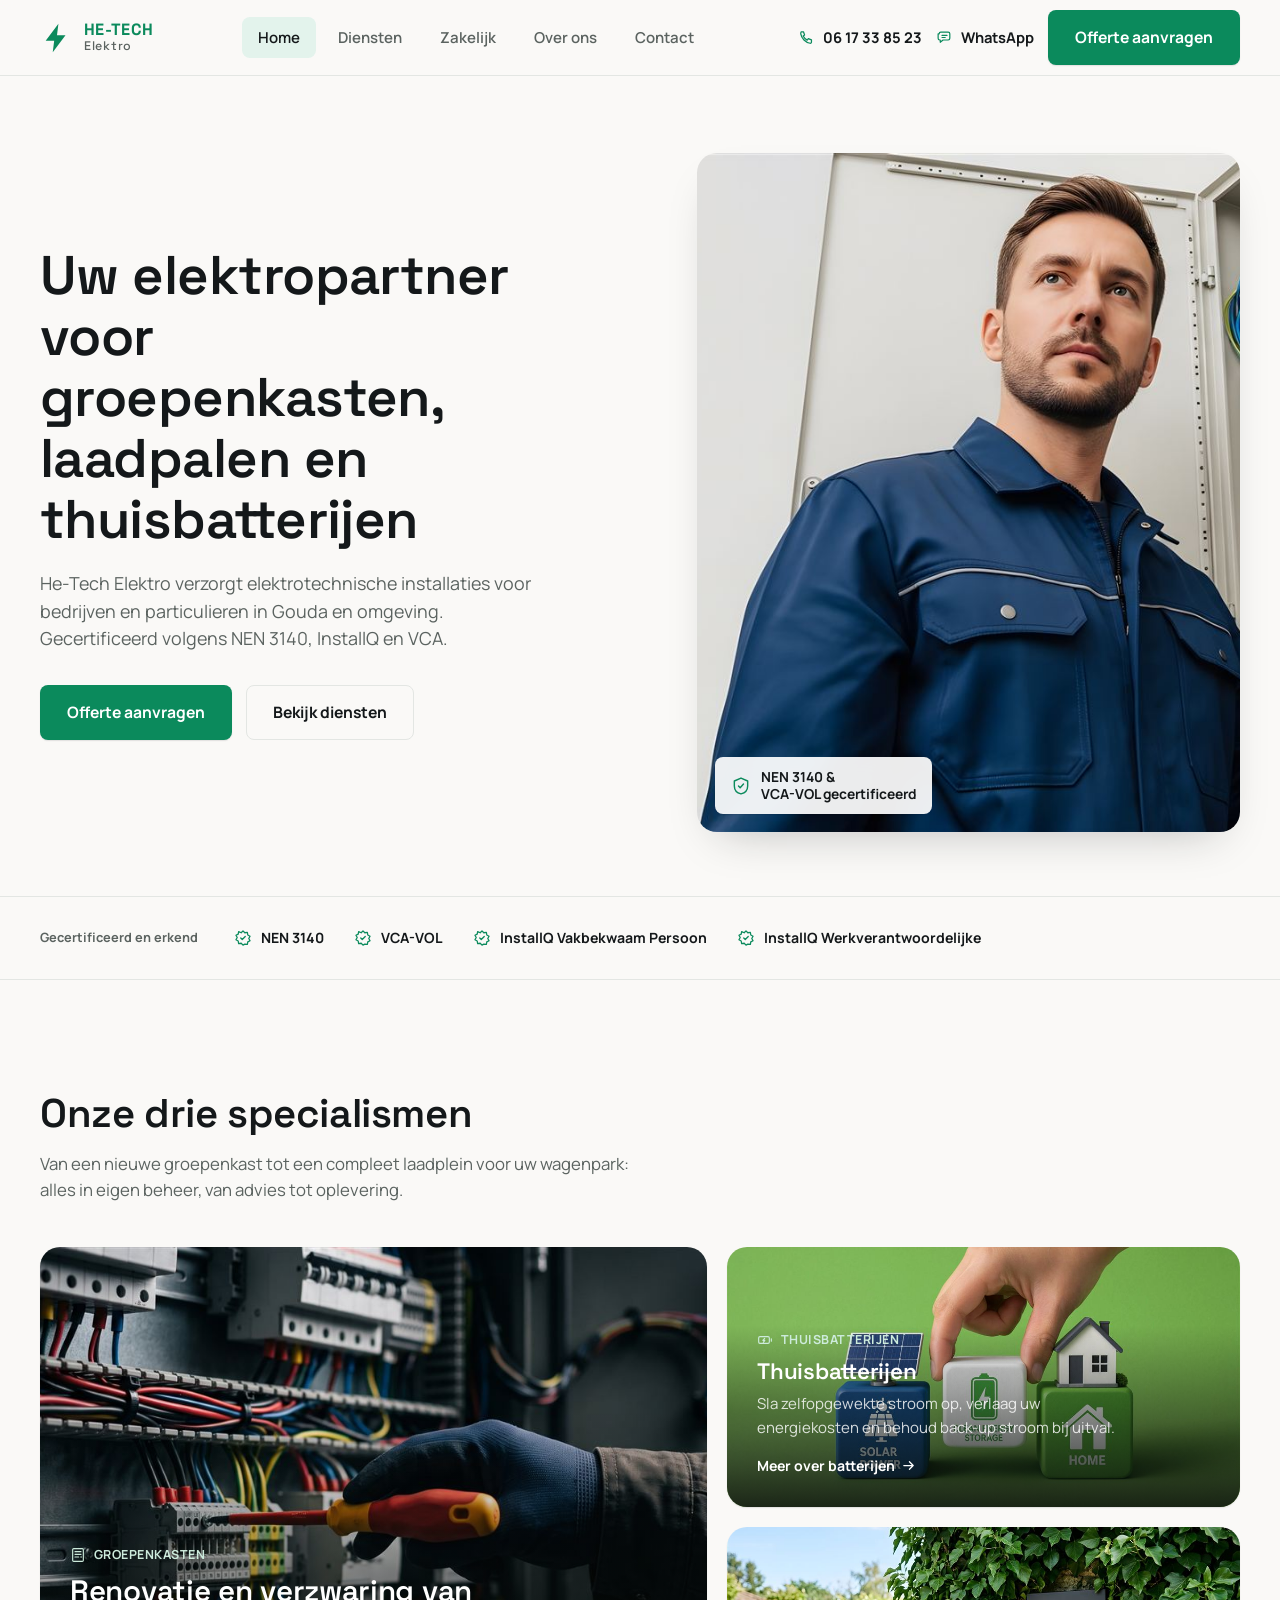
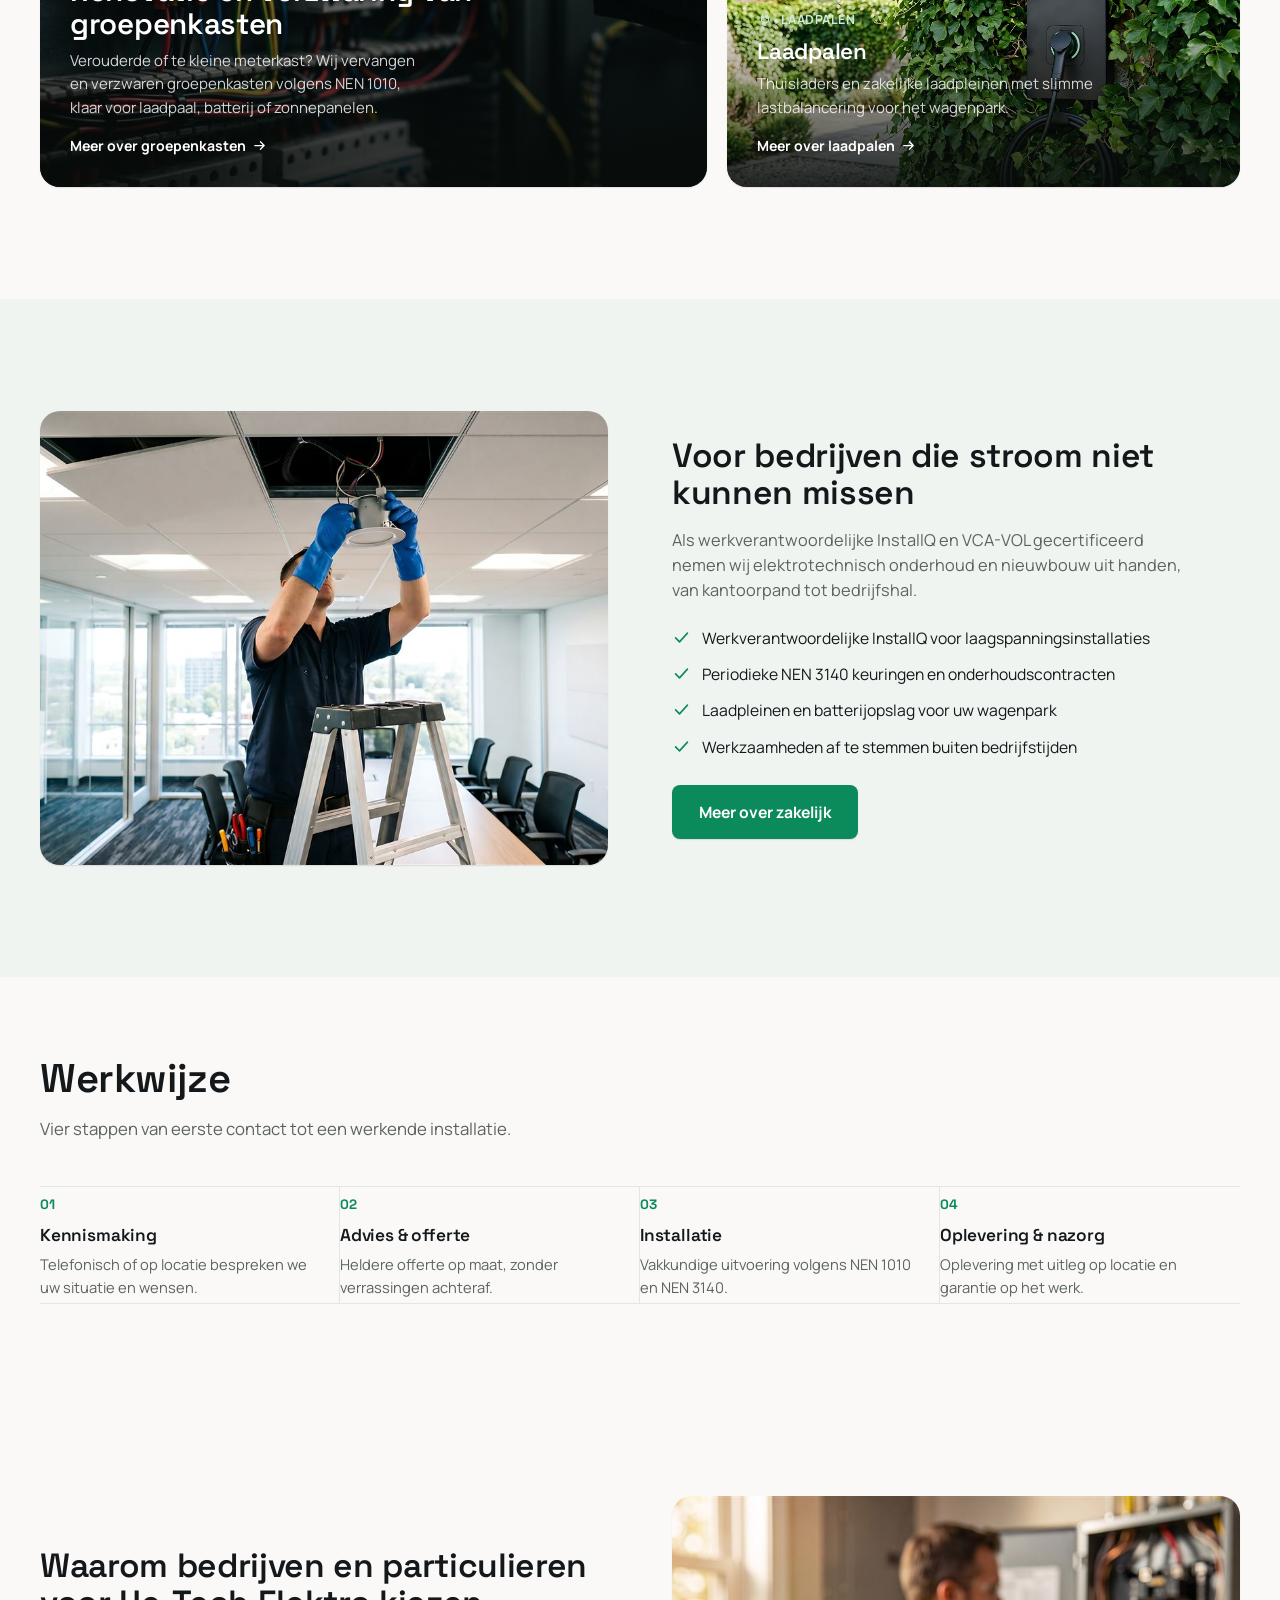
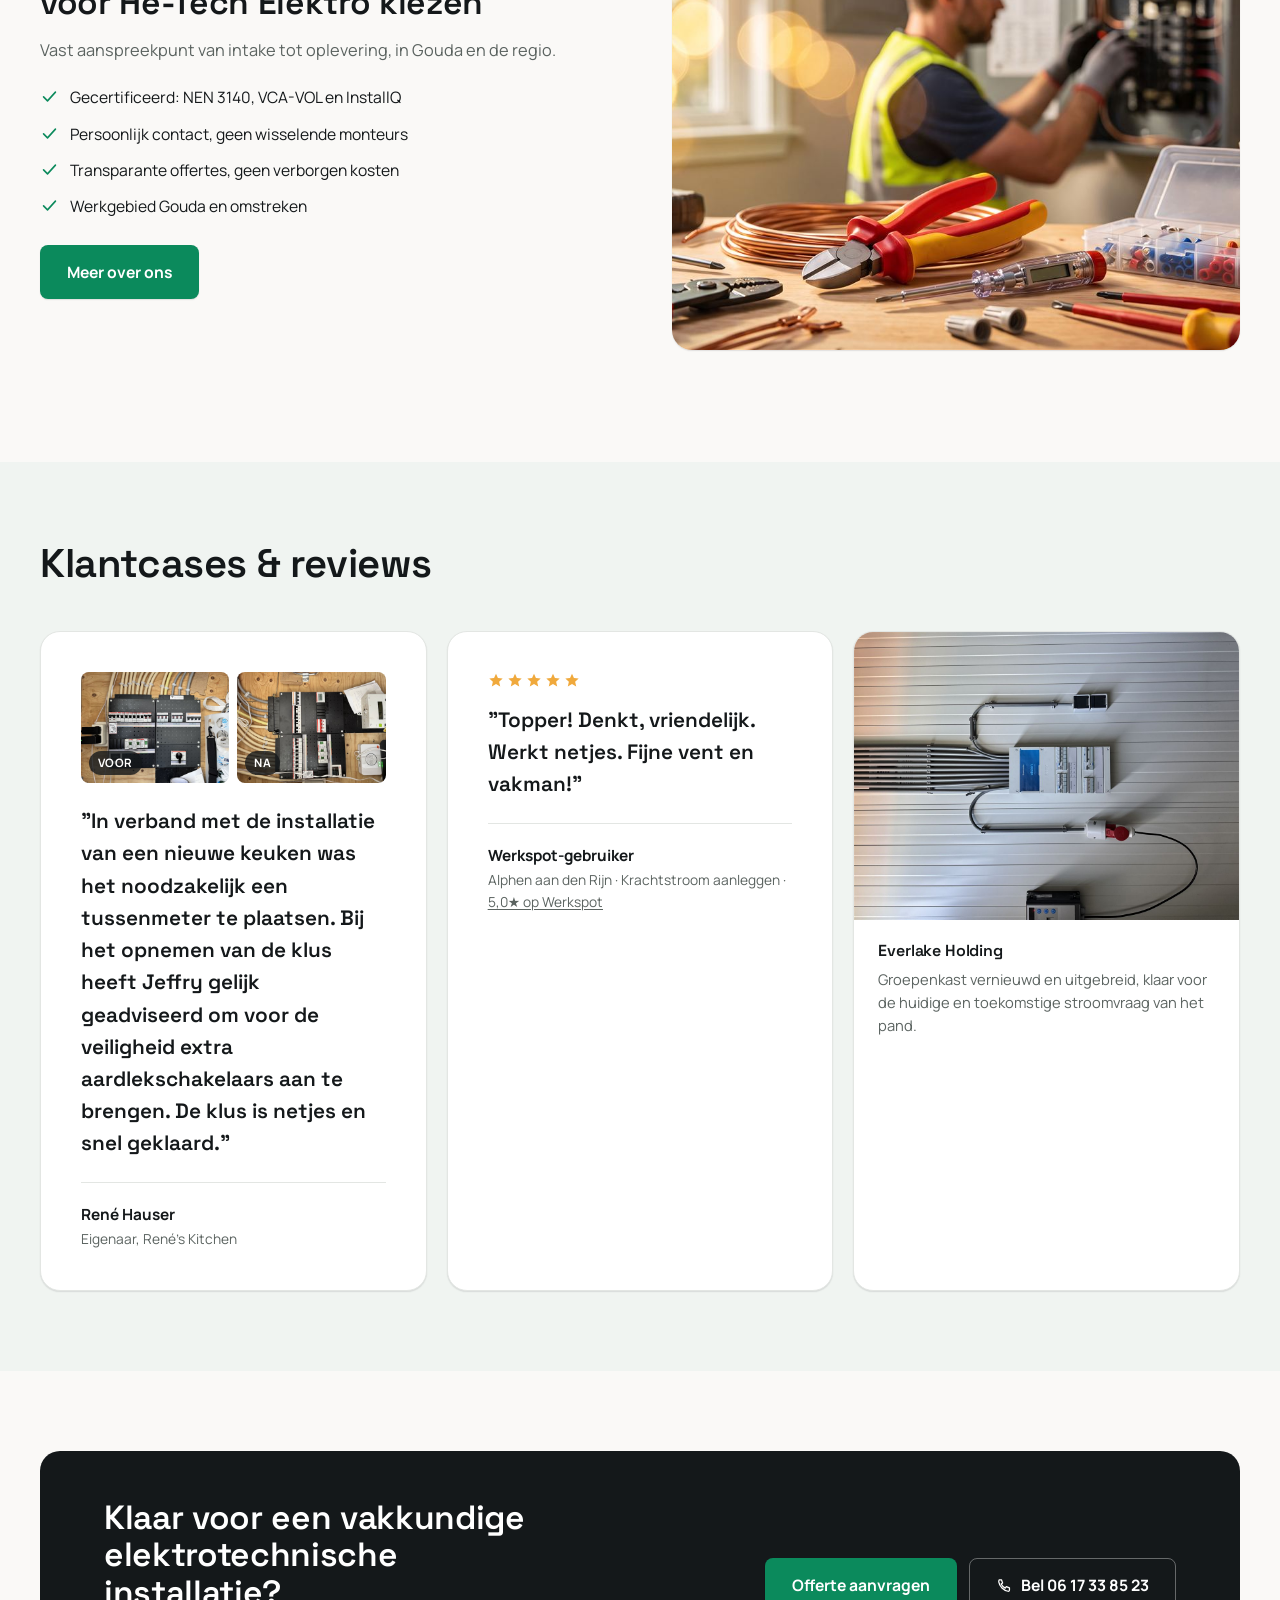
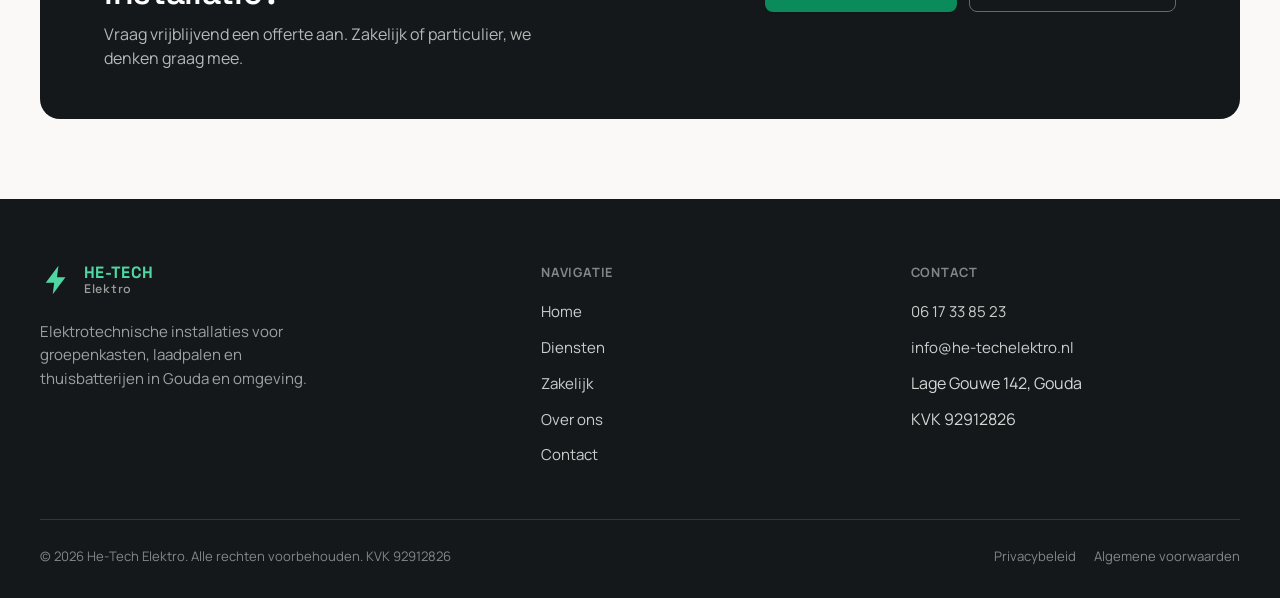
==== commit 31c07356: "Koppel Werkspot-review aan publiek profiel" ====
--- a/index.html
+++ b/index.html
@@ -233,7 +233,7 @@
           <p class="testimonial-quote">"Topper! Denkt, vriendelijk. Werkt netjes. Fijne vent en vakman!"</p>
           <div class="testimonial-author">
             <span class="testimonial-name">Werkspot-gebruiker</span>
-            <span class="testimonial-role">Alphen aan den Rijn · Krachtstroom aanleggen · 5,0★ op Werkspot</span>
+            <span class="testimonial-role">Alphen aan den Rijn · Krachtstroom aanleggen · <a href="https://www.werkspot.nl/profiel/he-tech-elektro" target="_blank" rel="noopener">5,0★ op Werkspot</a></span>
           </div>
         </div>
         <div class="case-card">
--- a/css/styles.css
+++ b/css/styles.css
@@ -1307,6 +1307,8 @@
 
 .testimonial-name { font-weight: 700; font-size: 0.96rem; }
 .testimonial-role { font-size: 0.86rem; color: var(--color-muted); }
+.testimonial-role a { text-decoration: underline; text-underline-offset: 2px; }
+.testimonial-role a:hover { color: var(--color-green-dark); }
 
 /* ============================================================
    Footer legal links
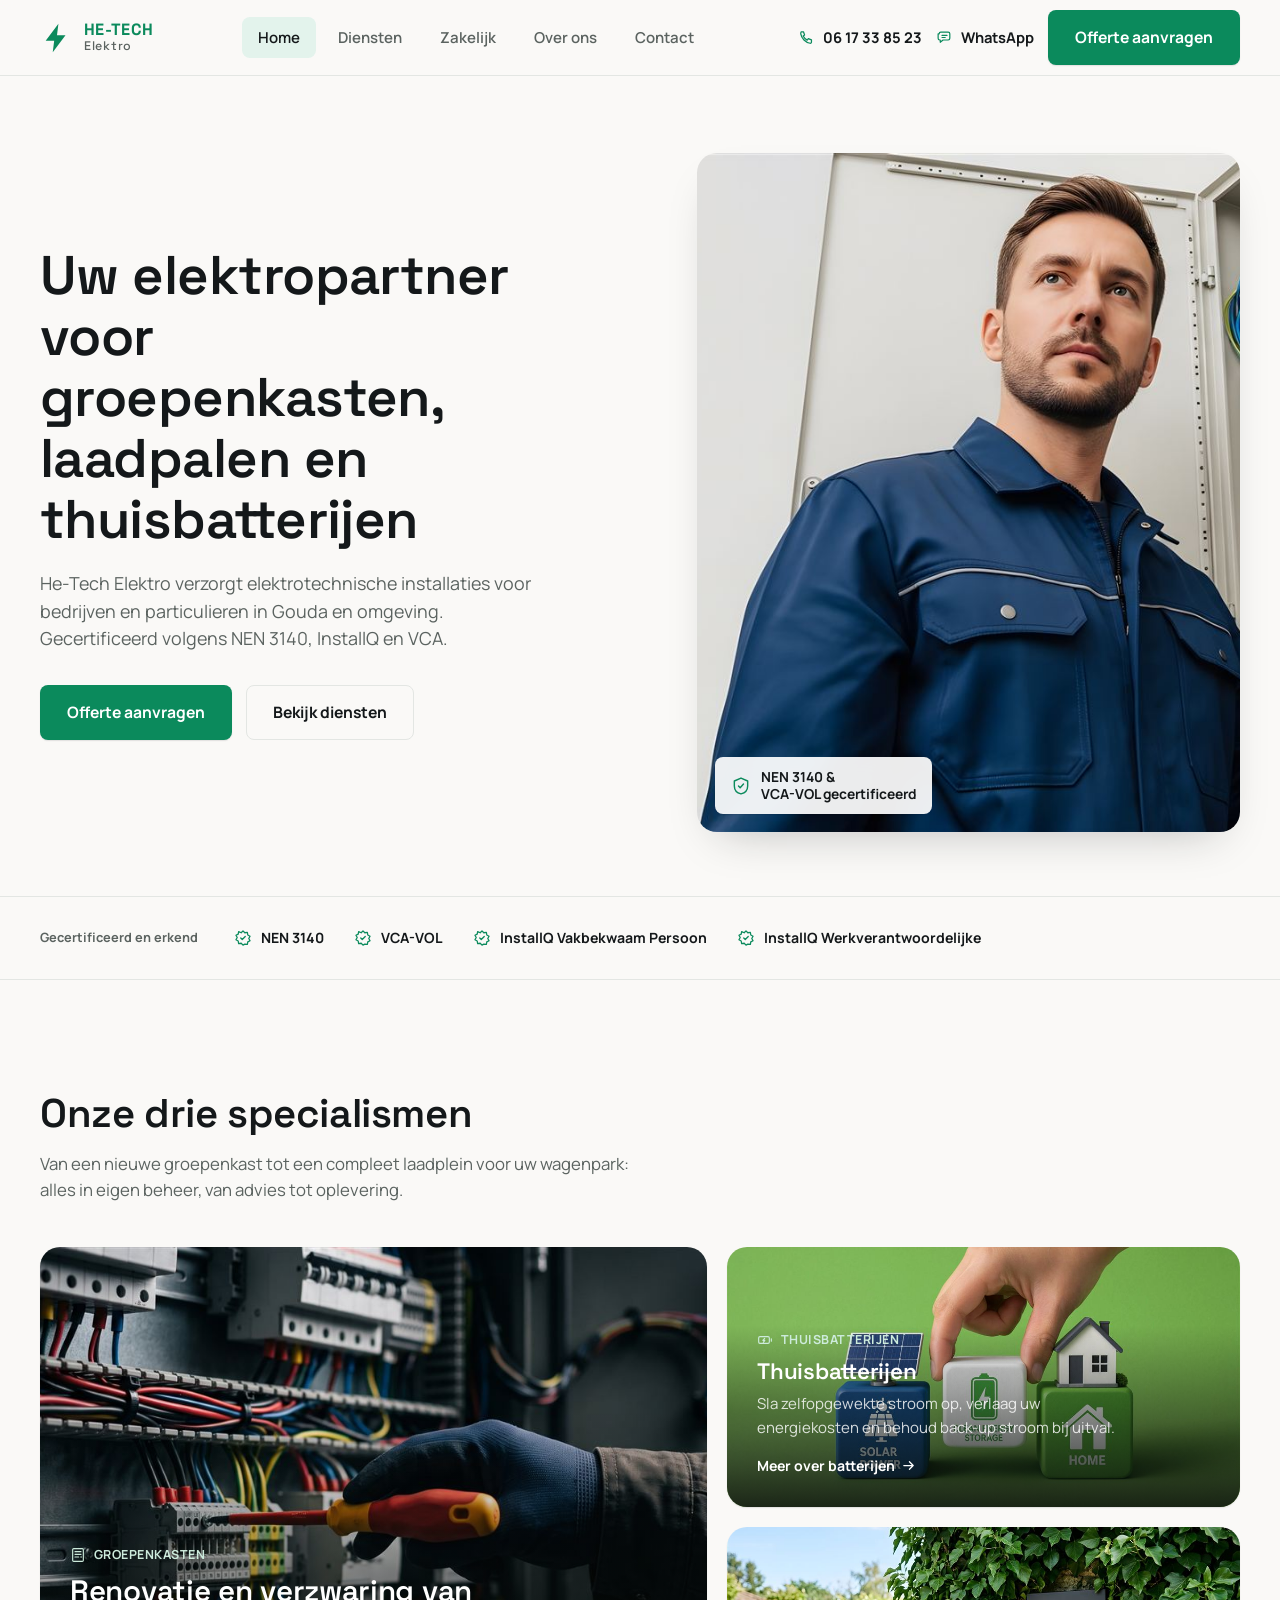
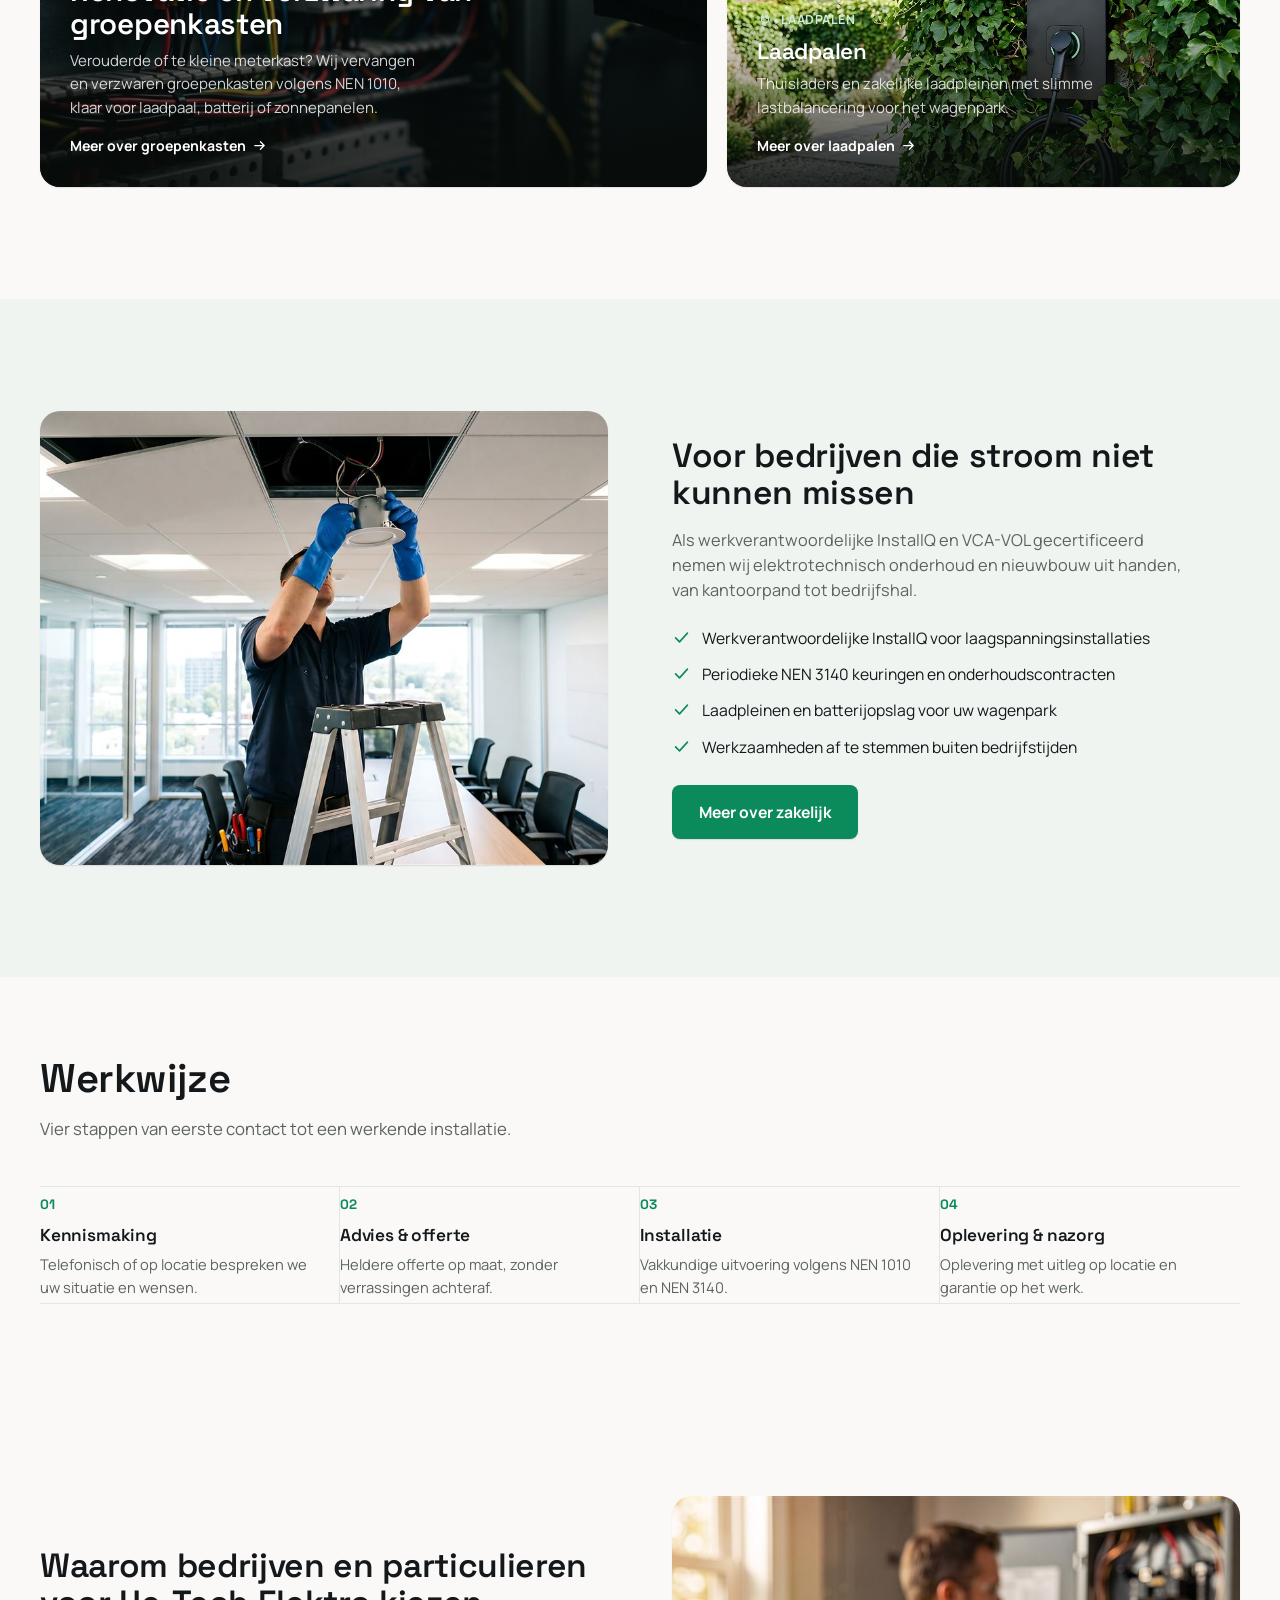
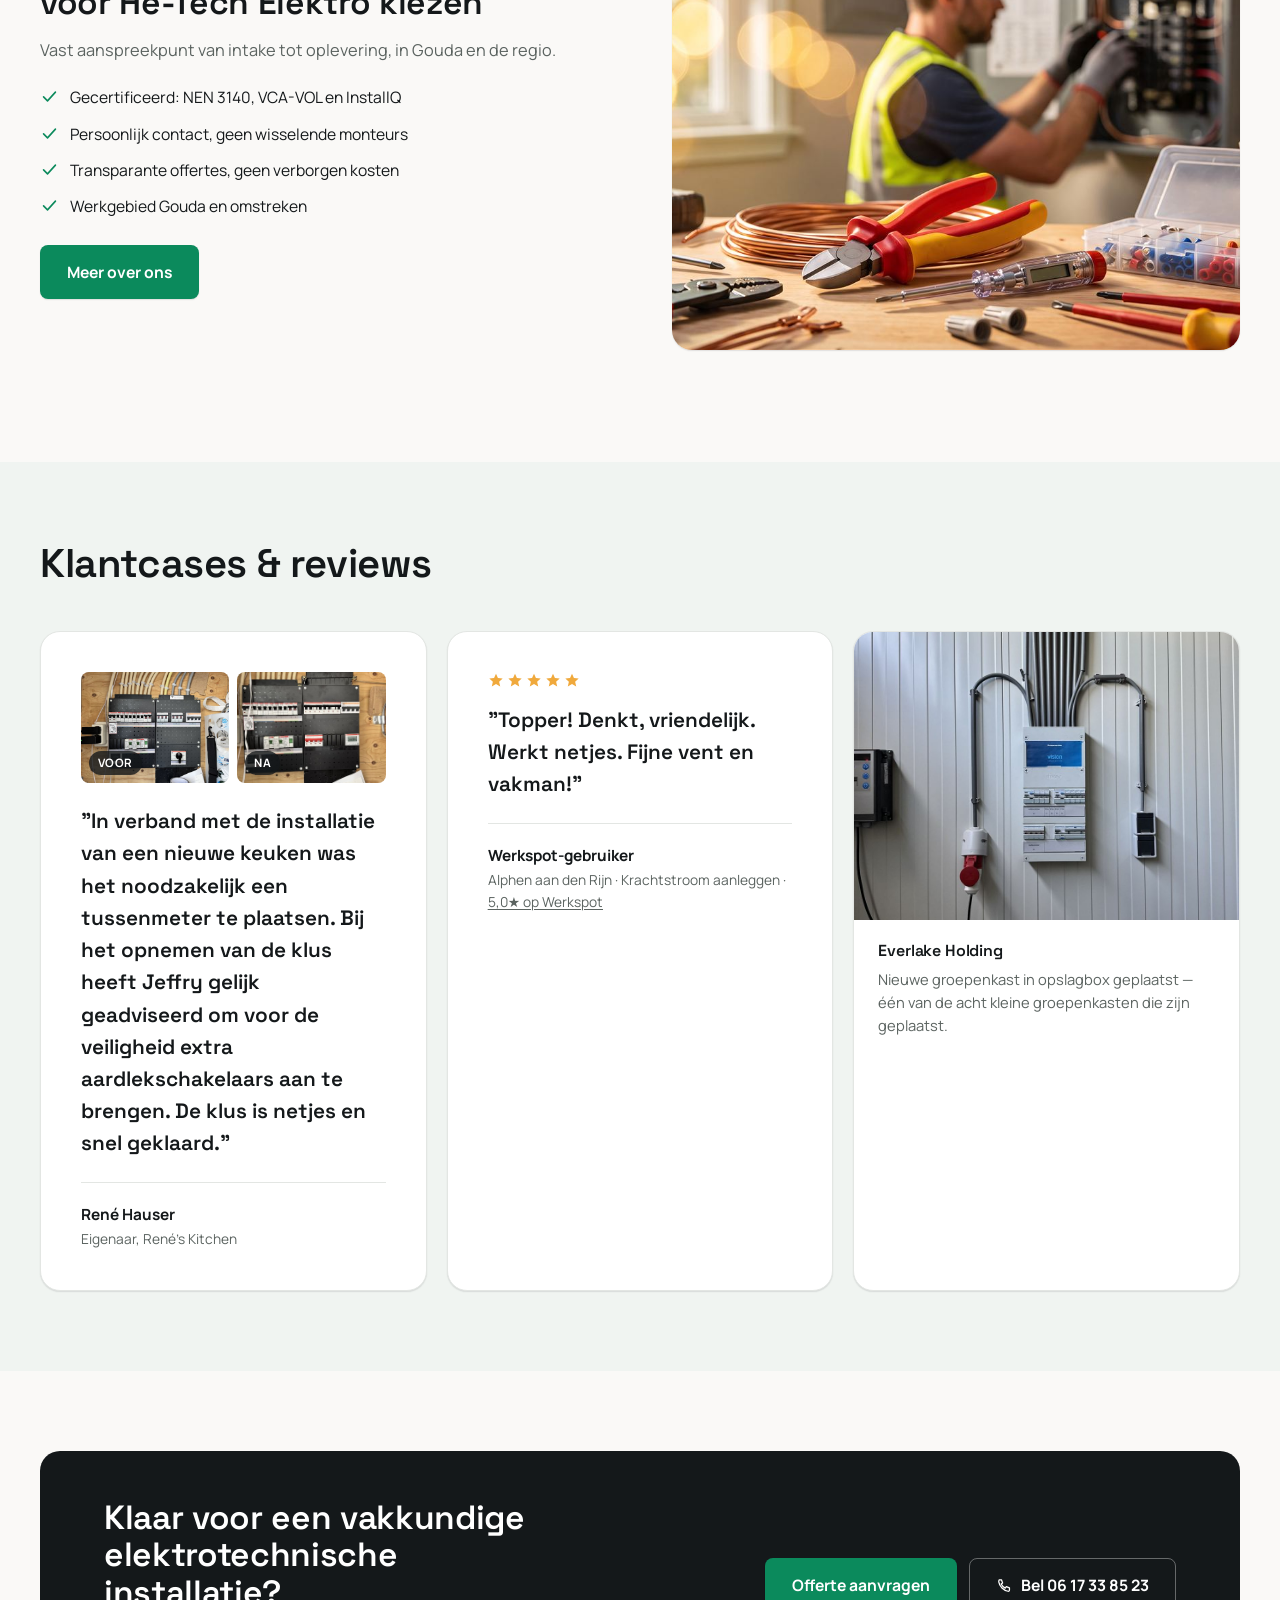
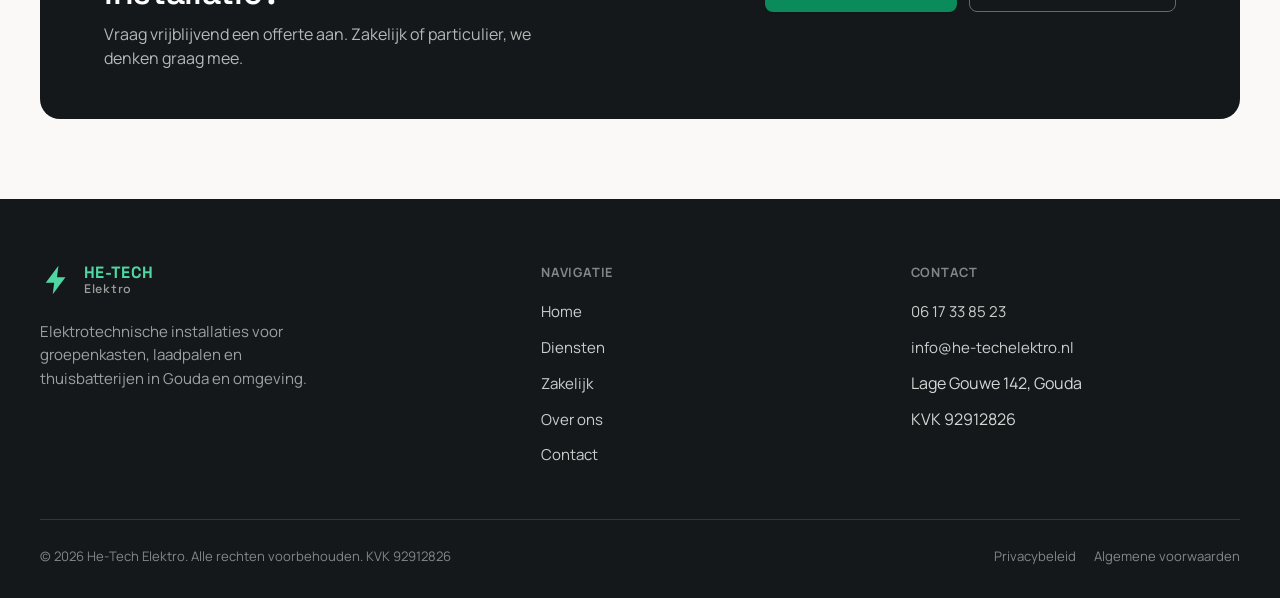
==== commit 405087af: "Update Everlake-tekst: opslagbox, een van de acht groepenkasten" ====
--- a/index.html
+++ b/index.html
@@ -240,7 +240,7 @@
           <img src="assets/foto/everlake-groepenkast.jpg" alt="Vernieuwde groepenkast bij Everlake Holding">
           <div class="case-card-body">
             <h4>Everlake Holding</h4>
-            <p>Groepenkast vernieuwd en uitgebreid, klaar voor de huidige en toekomstige stroomvraag van het pand.</p>
+            <p>Nieuwe groepenkast in opslagbox geplaatst — één van de acht kleine groepenkasten die zijn geplaatst.</p>
           </div>
         </div>
       </div>
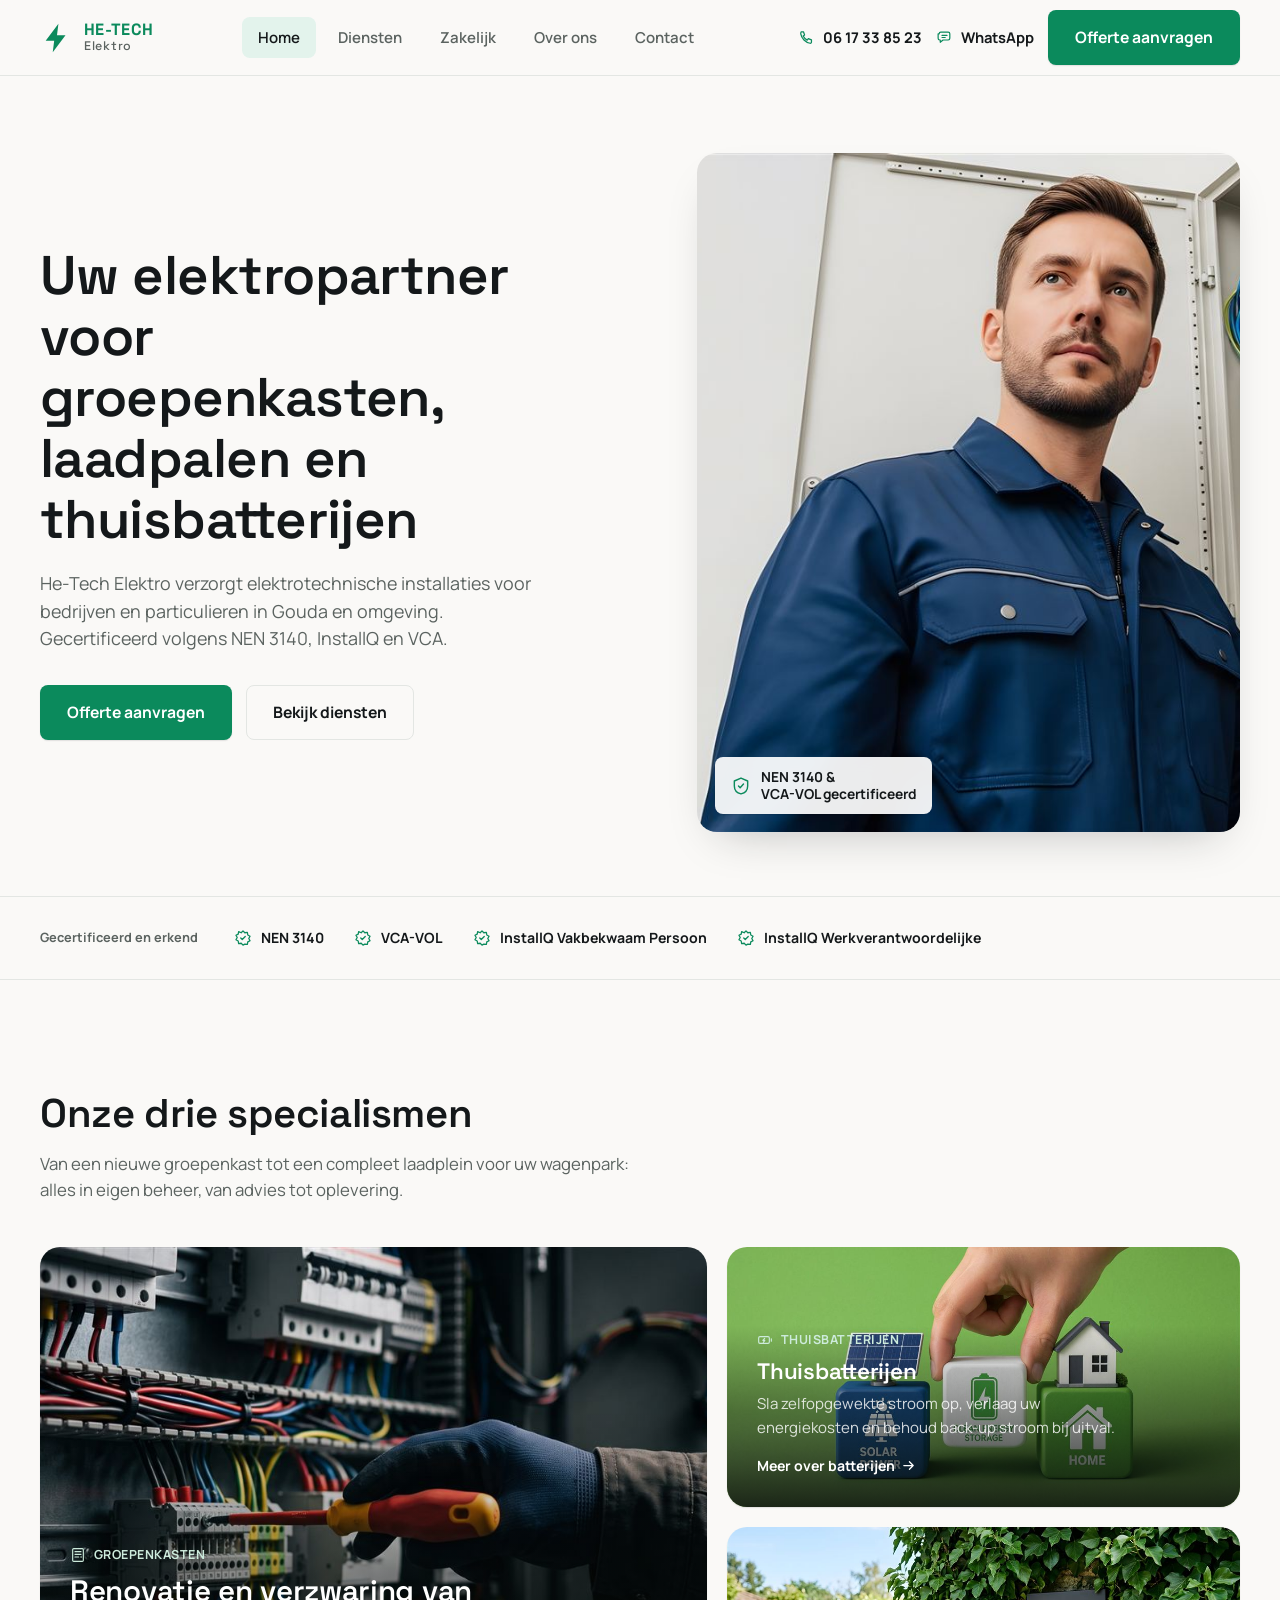
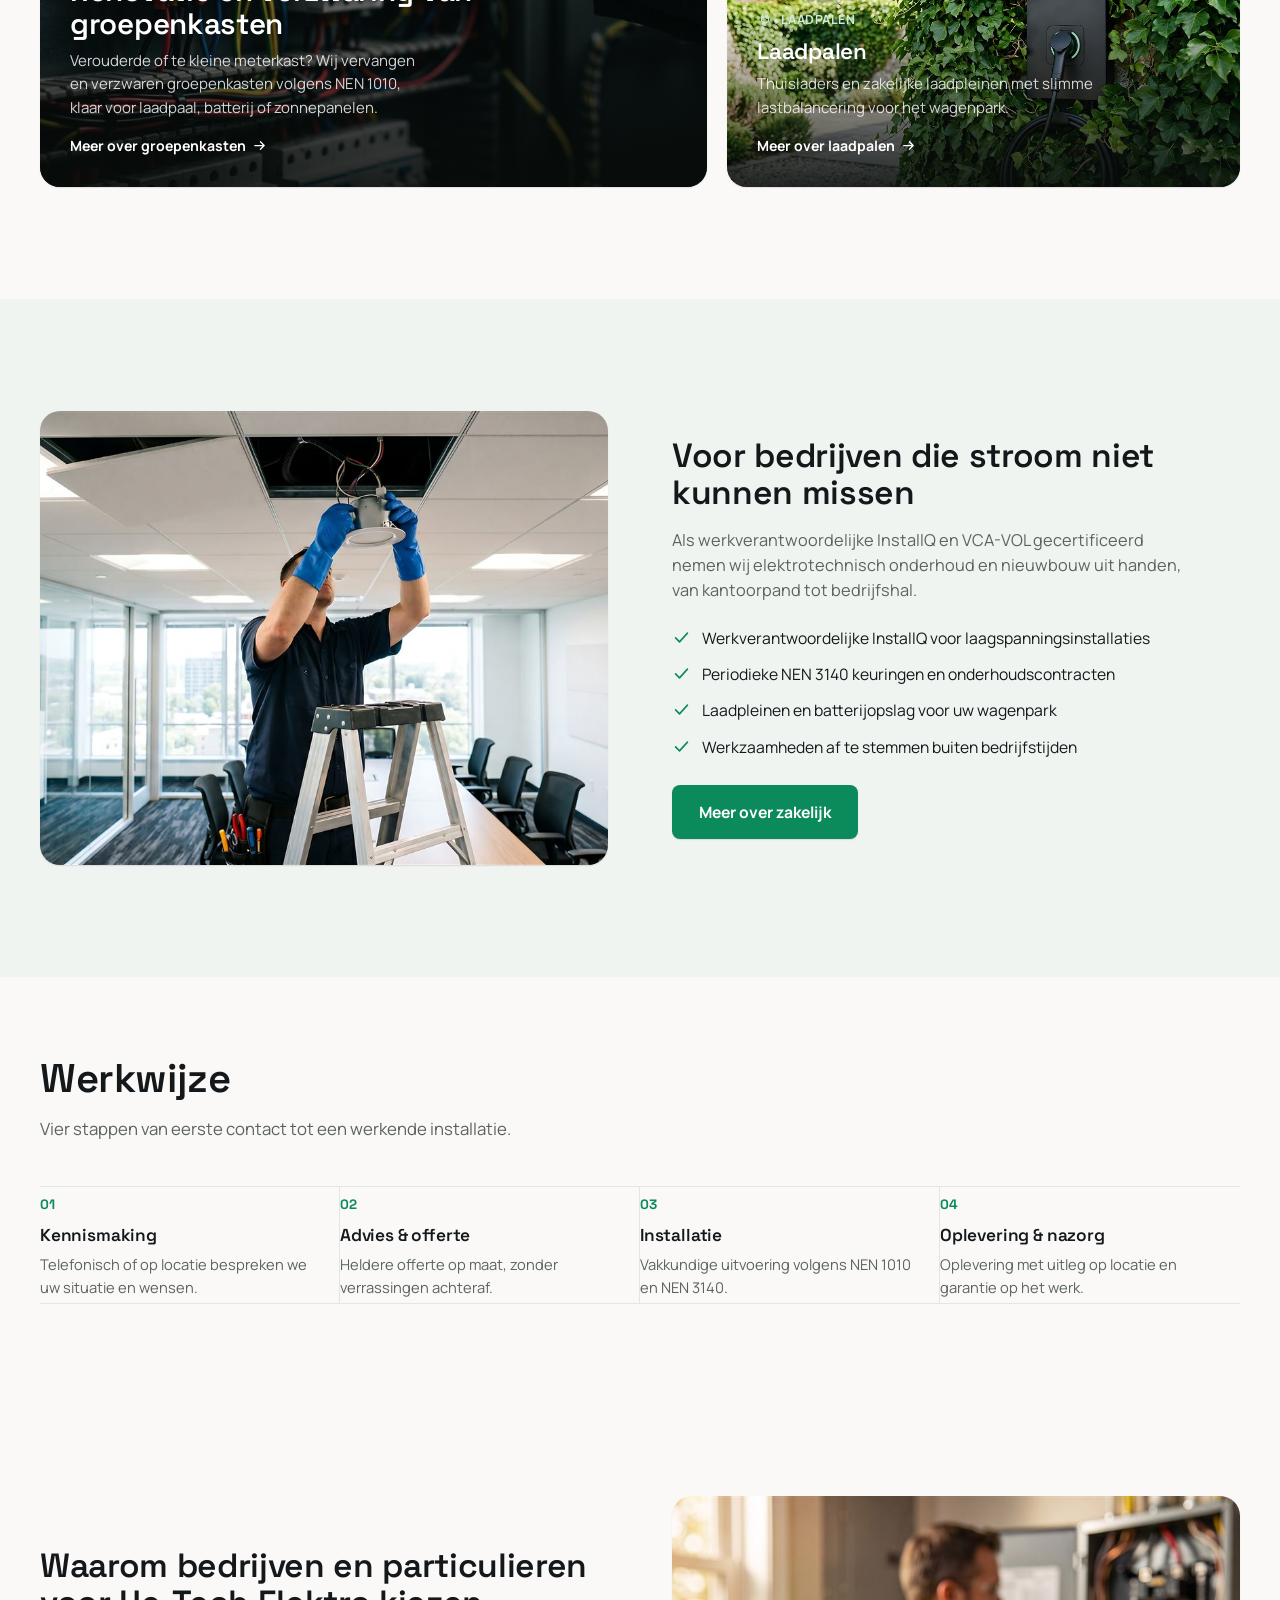
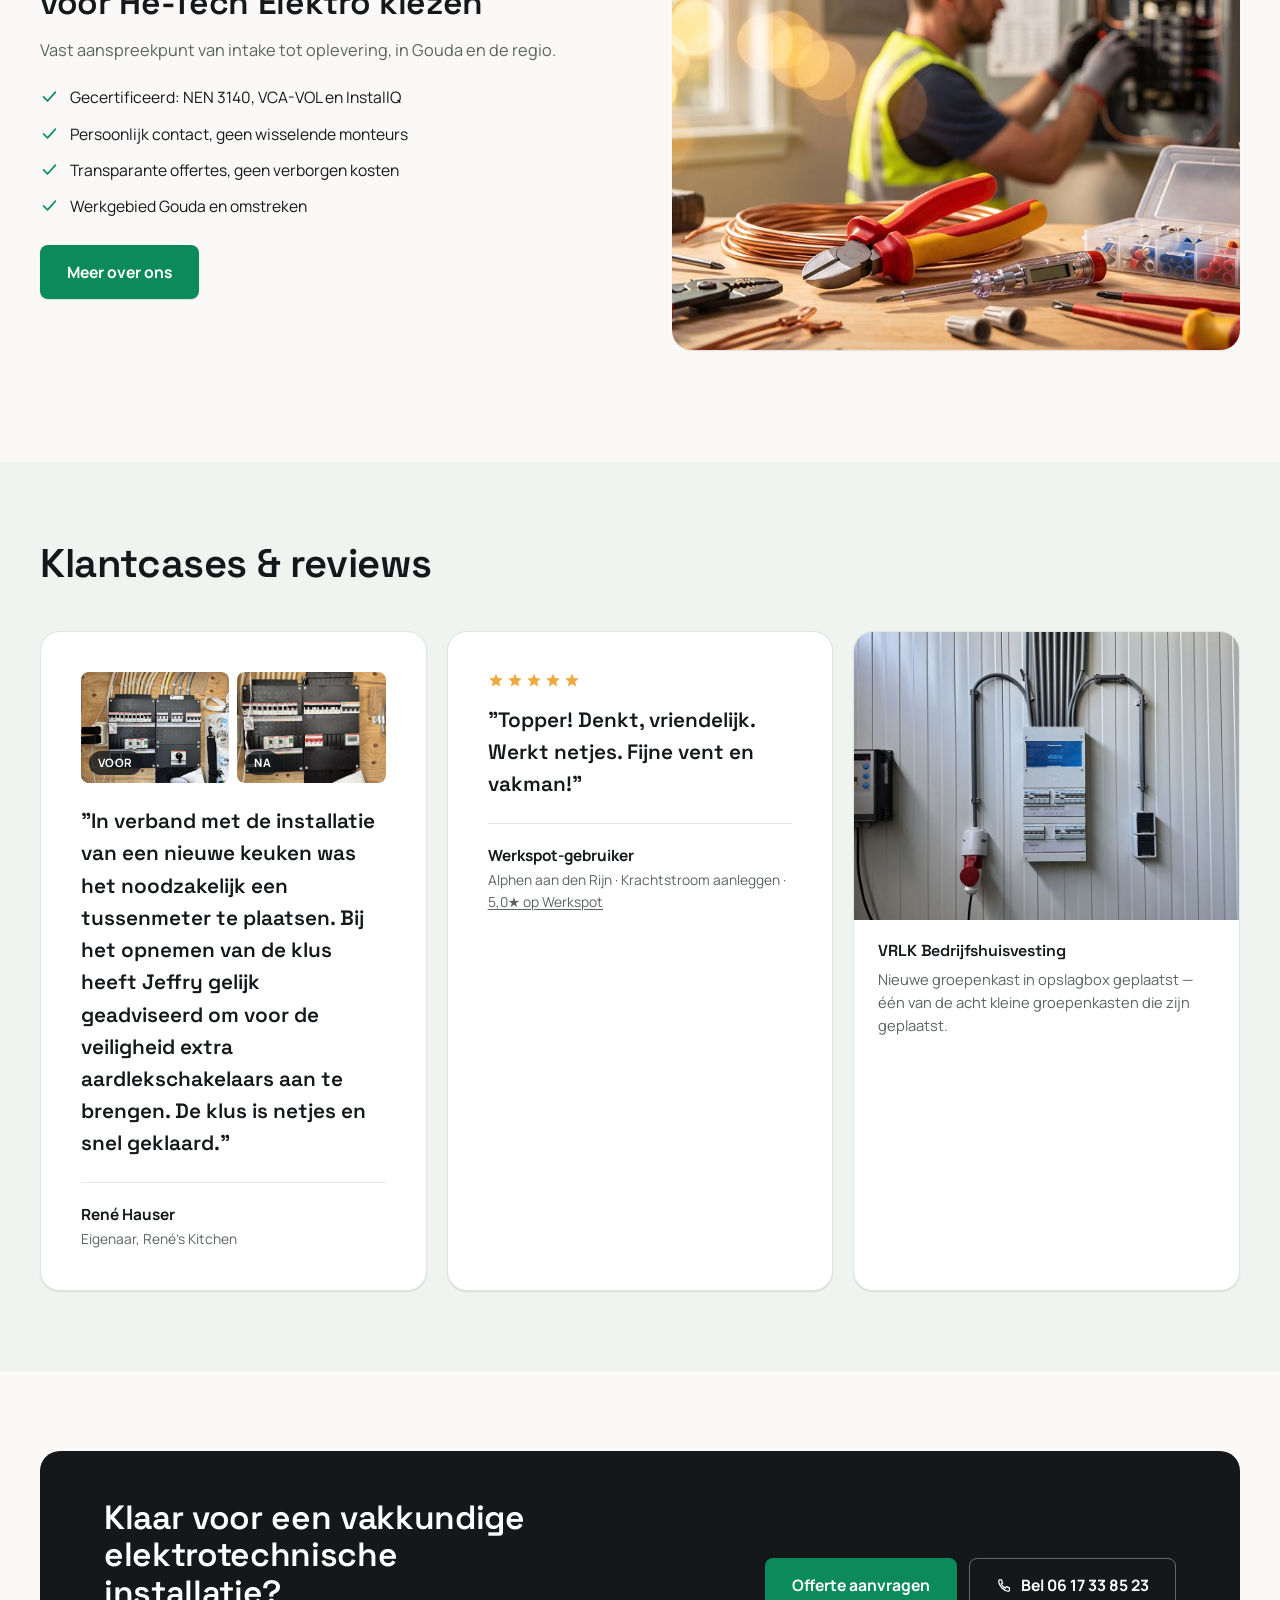
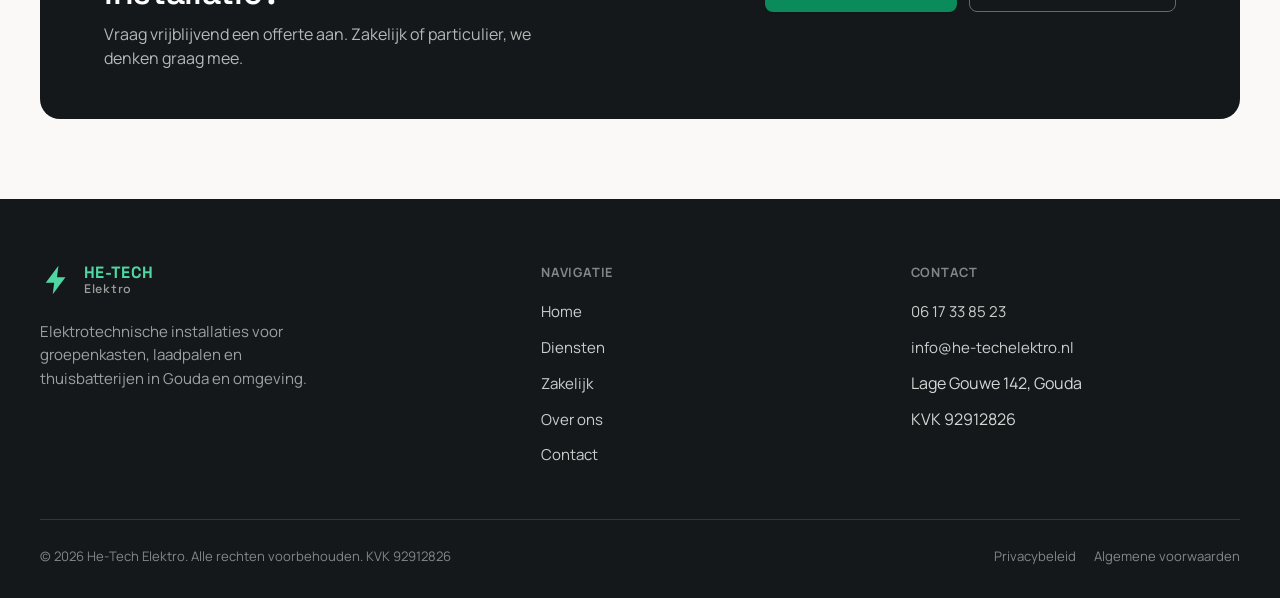
==== commit 9d0072fa: "Hernoem klantcase naar VRLK Bedrijfshuisvesting" ====
--- a/index.html
+++ b/index.html
@@ -237,9 +237,9 @@
           </div>
         </div>
         <div class="case-card">
-          <img src="assets/foto/everlake-groepenkast.jpg" alt="Vernieuwde groepenkast bij Everlake Holding">
+          <img src="assets/foto/everlake-groepenkast.jpg" alt="Vernieuwde groepenkast bij VRLK Bedrijfshuisvesting">
           <div class="case-card-body">
-            <h4>Everlake Holding</h4>
+            <h4>VRLK Bedrijfshuisvesting</h4>
             <p>Nieuwe groepenkast in opslagbox geplaatst — één van de acht kleine groepenkasten die zijn geplaatst.</p>
           </div>
         </div>
--- a/css/styles.css
+++ b/css/styles.css
@@ -726,6 +726,9 @@
 
 .split-list svg { width: 19px; height: 19px; color: var(--color-green); flex-shrink: 0; margin-top: 2px; }
 
+.split-list a { text-decoration: underline; text-underline-offset: 2px; }
+.split-list a:hover { color: var(--color-green-dark); }
+
 .split-body .btn { margin-top: 26px; }
 
 /* ============================================================
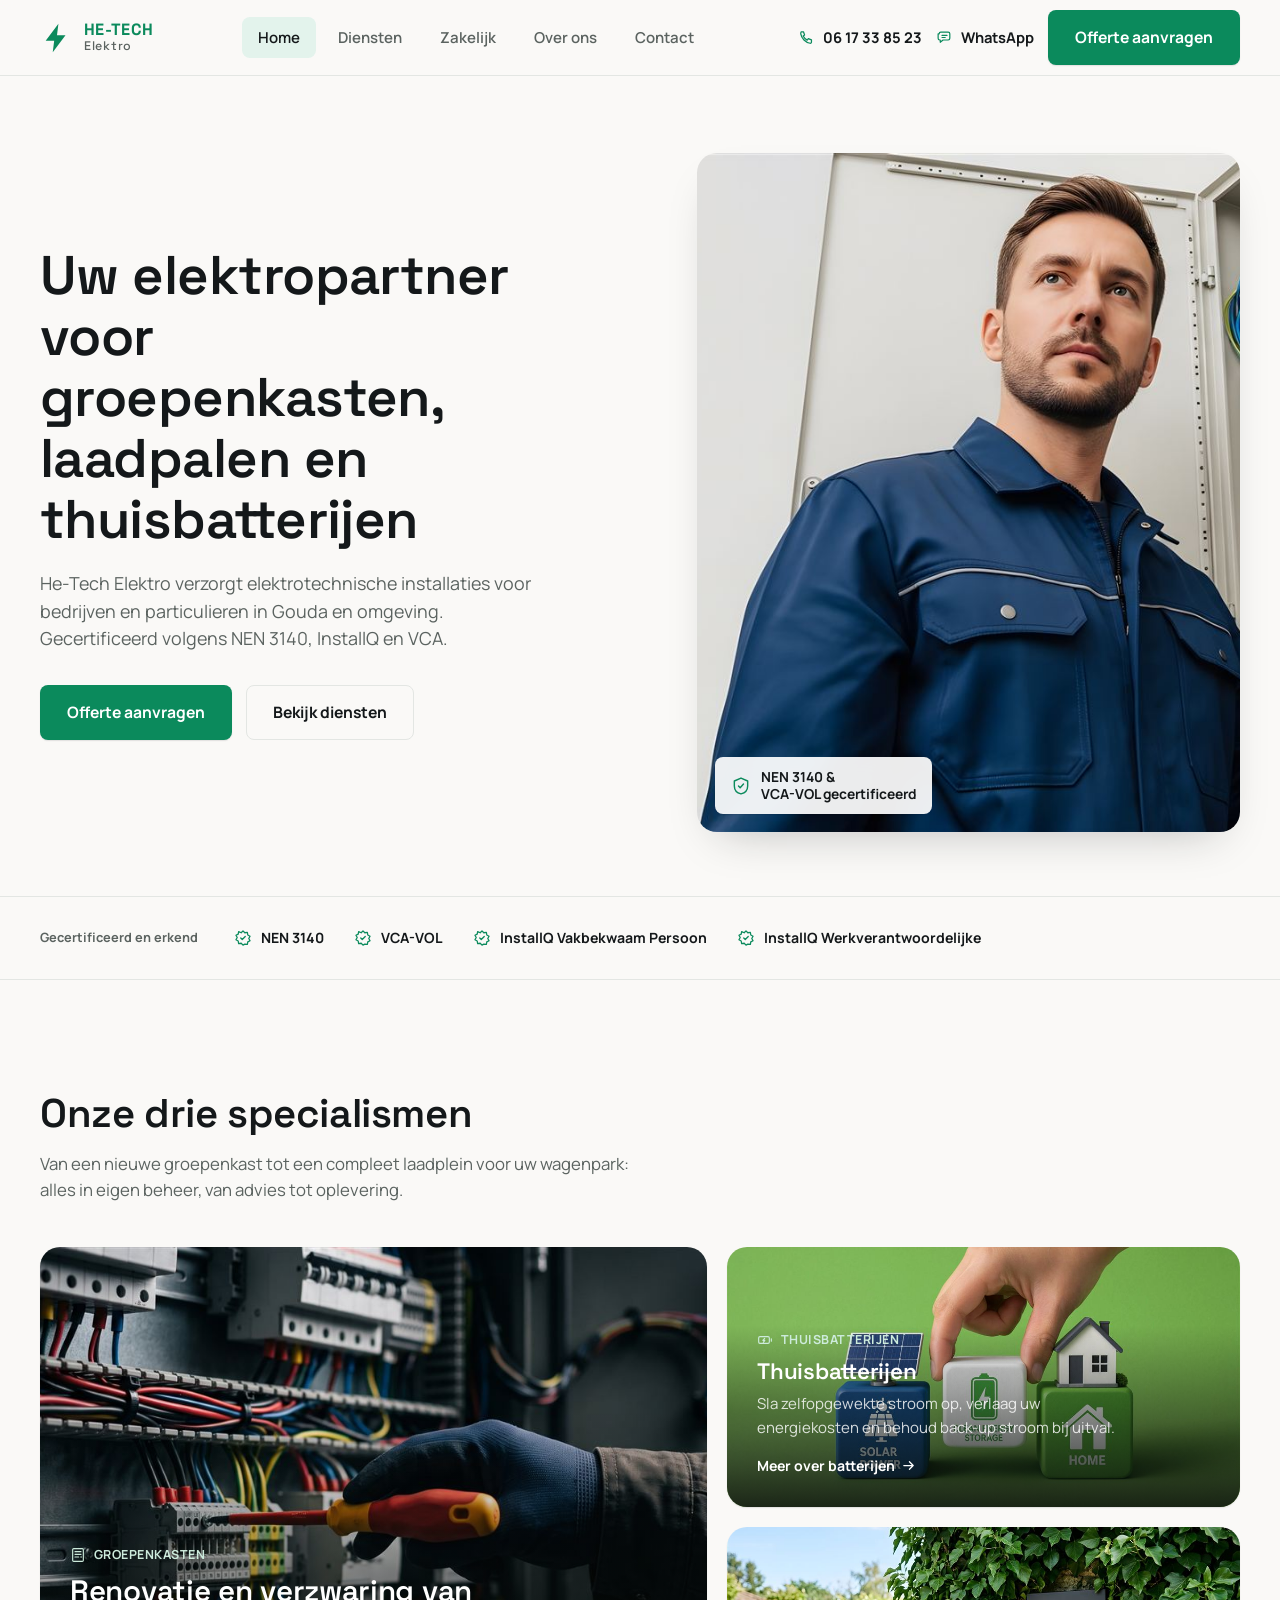
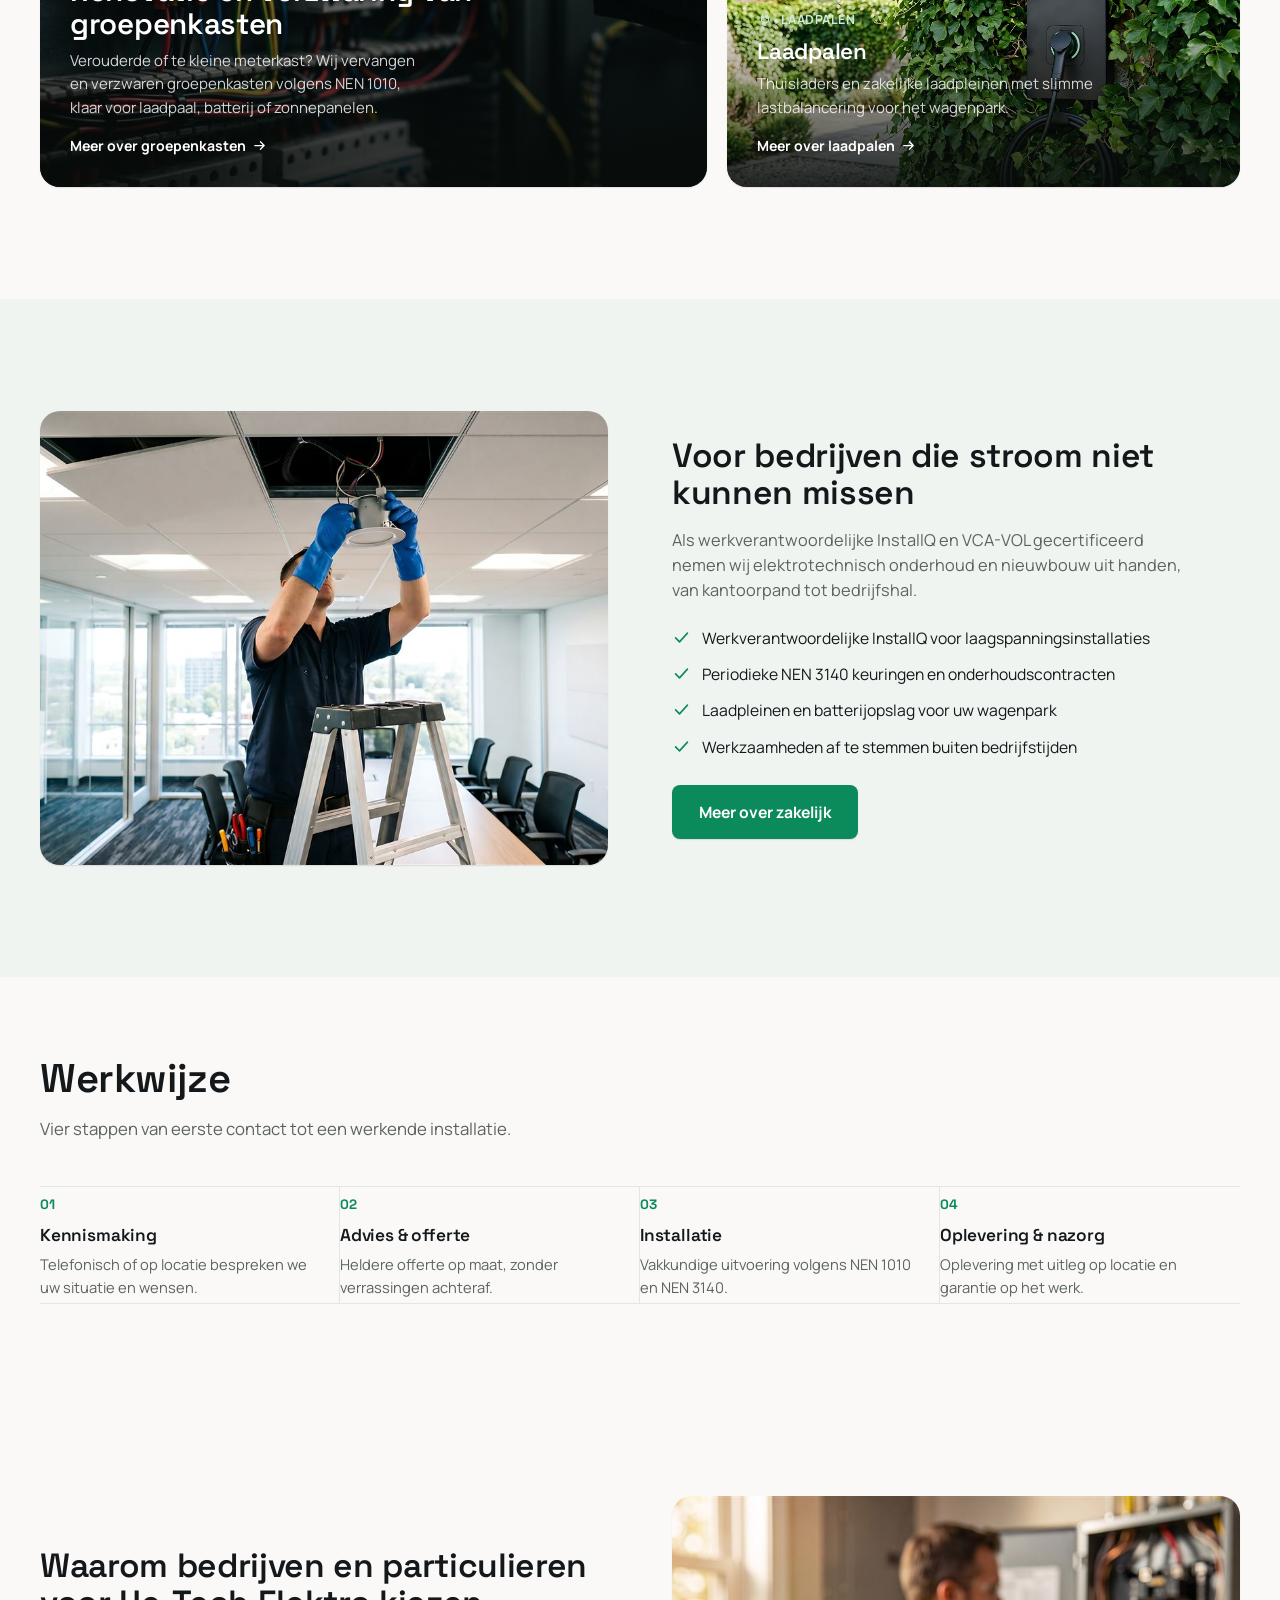
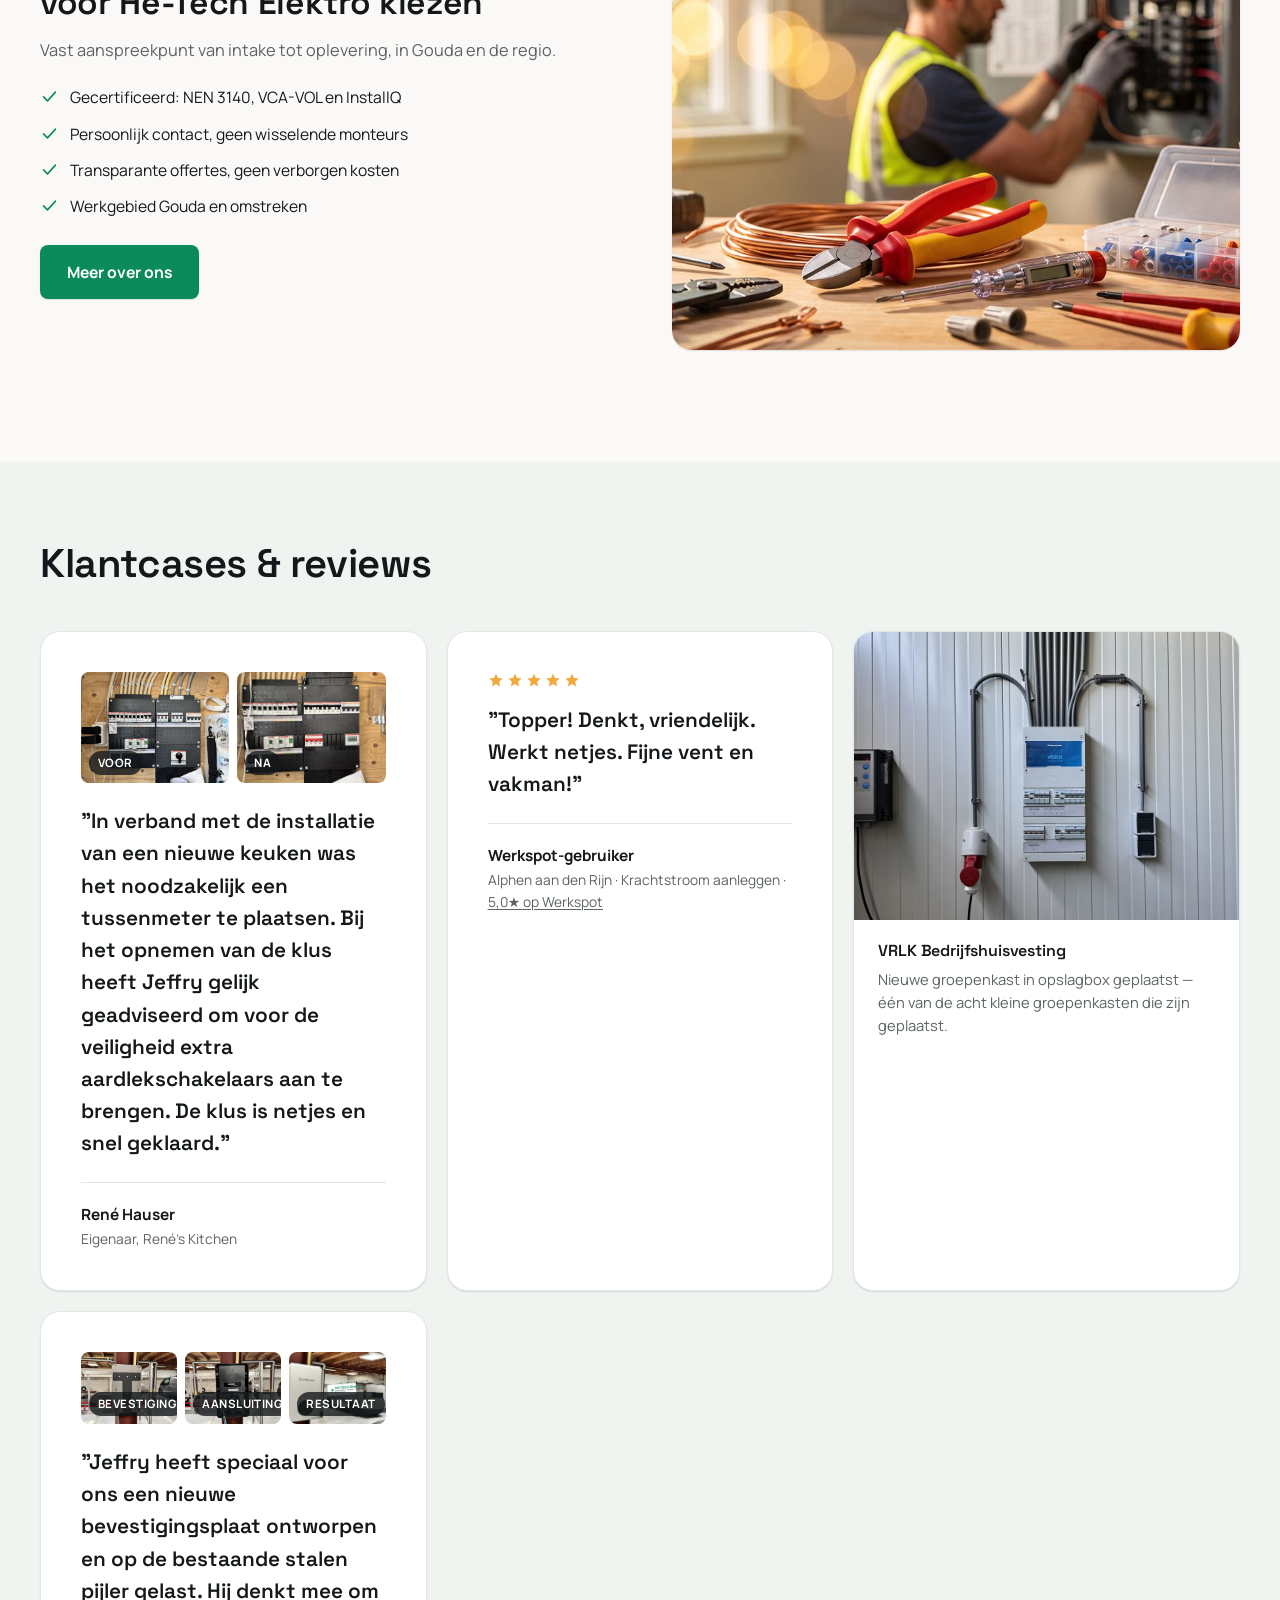
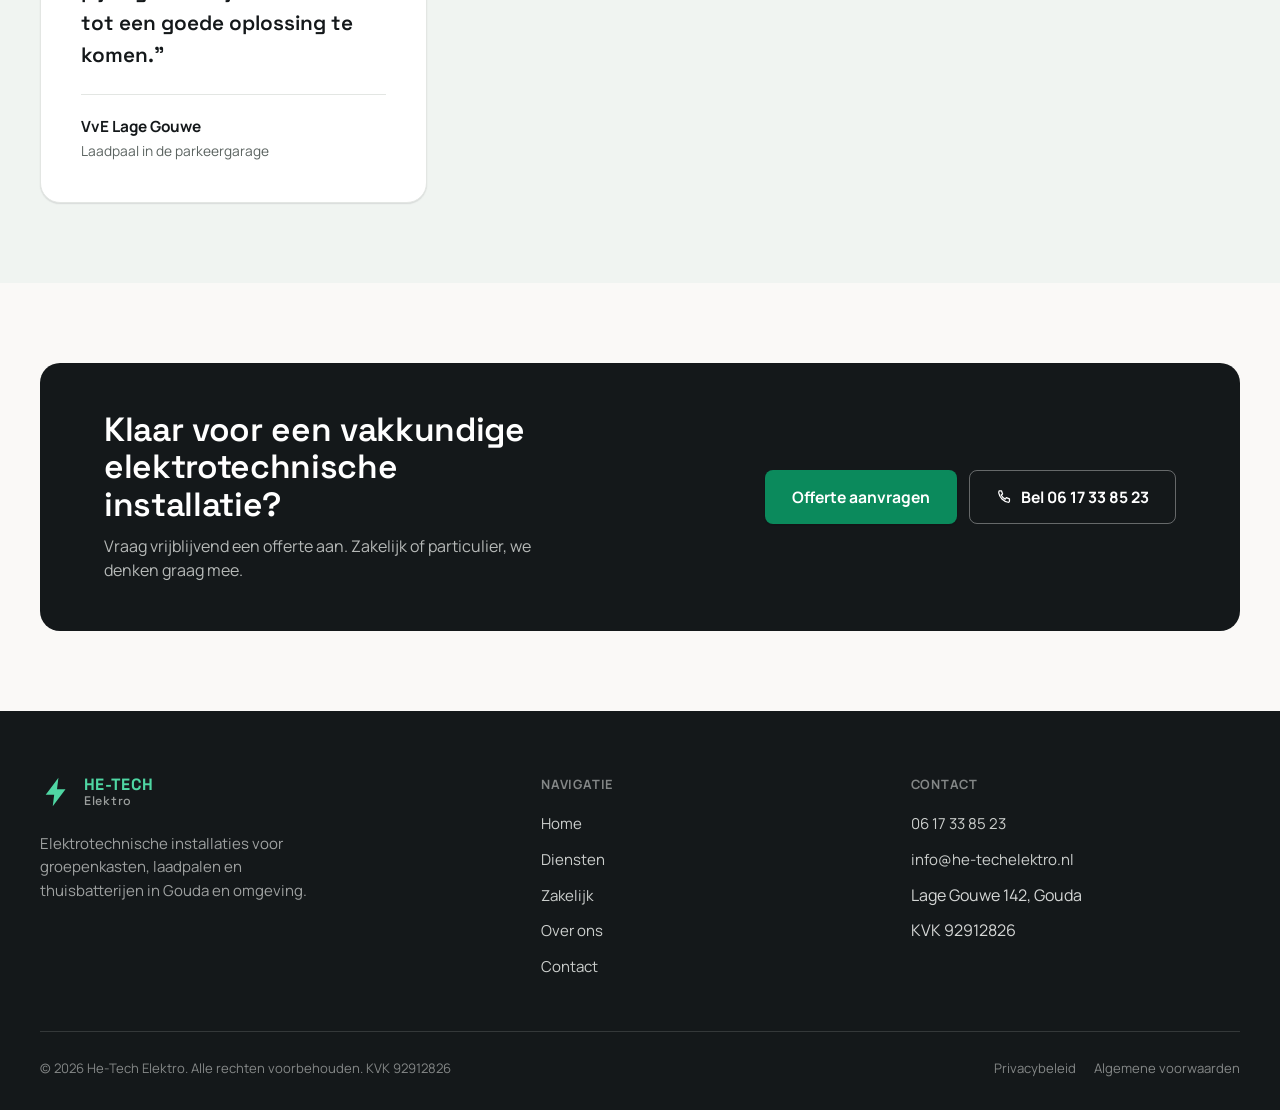
==== commit b5248a1f: "Voeg VvE Lage Gouwe laadpaal-case toe met 3 stapfoto's" ====
--- a/index.html
+++ b/index.html
@@ -243,6 +243,27 @@
             <p>Nieuwe groepenkast in opslagbox geplaatst — één van de acht kleine groepenkasten die zijn geplaatst.</p>
           </div>
         </div>
+        <div class="testimonial">
+          <div class="testimonial-photos testimonial-photos-3">
+            <figure>
+              <img src="assets/foto/vve-laadpaal-stap1.jpg" alt="Nieuwe bevestigingsplaat gelast aan de stalen pijler bij VvE Lage Gouwe">
+              <figcaption>Bevestiging</figcaption>
+            </figure>
+            <figure>
+              <img src="assets/foto/vve-laadpaal-stap2.jpg" alt="Aansluiting en kWh-meter voor de laadpaal bij VvE Lage Gouwe">
+              <figcaption>Aansluiting</figcaption>
+            </figure>
+            <figure>
+              <img src="assets/foto/vve-laadpaal-stap3.jpg" alt="Laadpaal in gebruik in de parkeergarage van VvE Lage Gouwe">
+              <figcaption>Resultaat</figcaption>
+            </figure>
+          </div>
+          <p class="testimonial-quote">"Jeffry heeft speciaal voor ons een nieuwe bevestigingsplaat ontworpen en op de bestaande stalen pijler gelast. Hij denkt mee om tot een goede oplossing te komen."</p>
+          <div class="testimonial-author">
+            <span class="testimonial-name">VvE Lage Gouwe</span>
+            <span class="testimonial-role">Laadpaal in de parkeergarage</span>
+          </div>
+        </div>
       </div>
     </div>
   </section>
--- a/css/styles.css
+++ b/css/styles.css
@@ -1241,6 +1241,8 @@
   margin-bottom: 22px;
 }
 
+.testimonial-photos-3 { grid-template-columns: 1fr 1fr 1fr; }
+
 .testimonial-photos figure {
   position: relative;
   margin: 0;
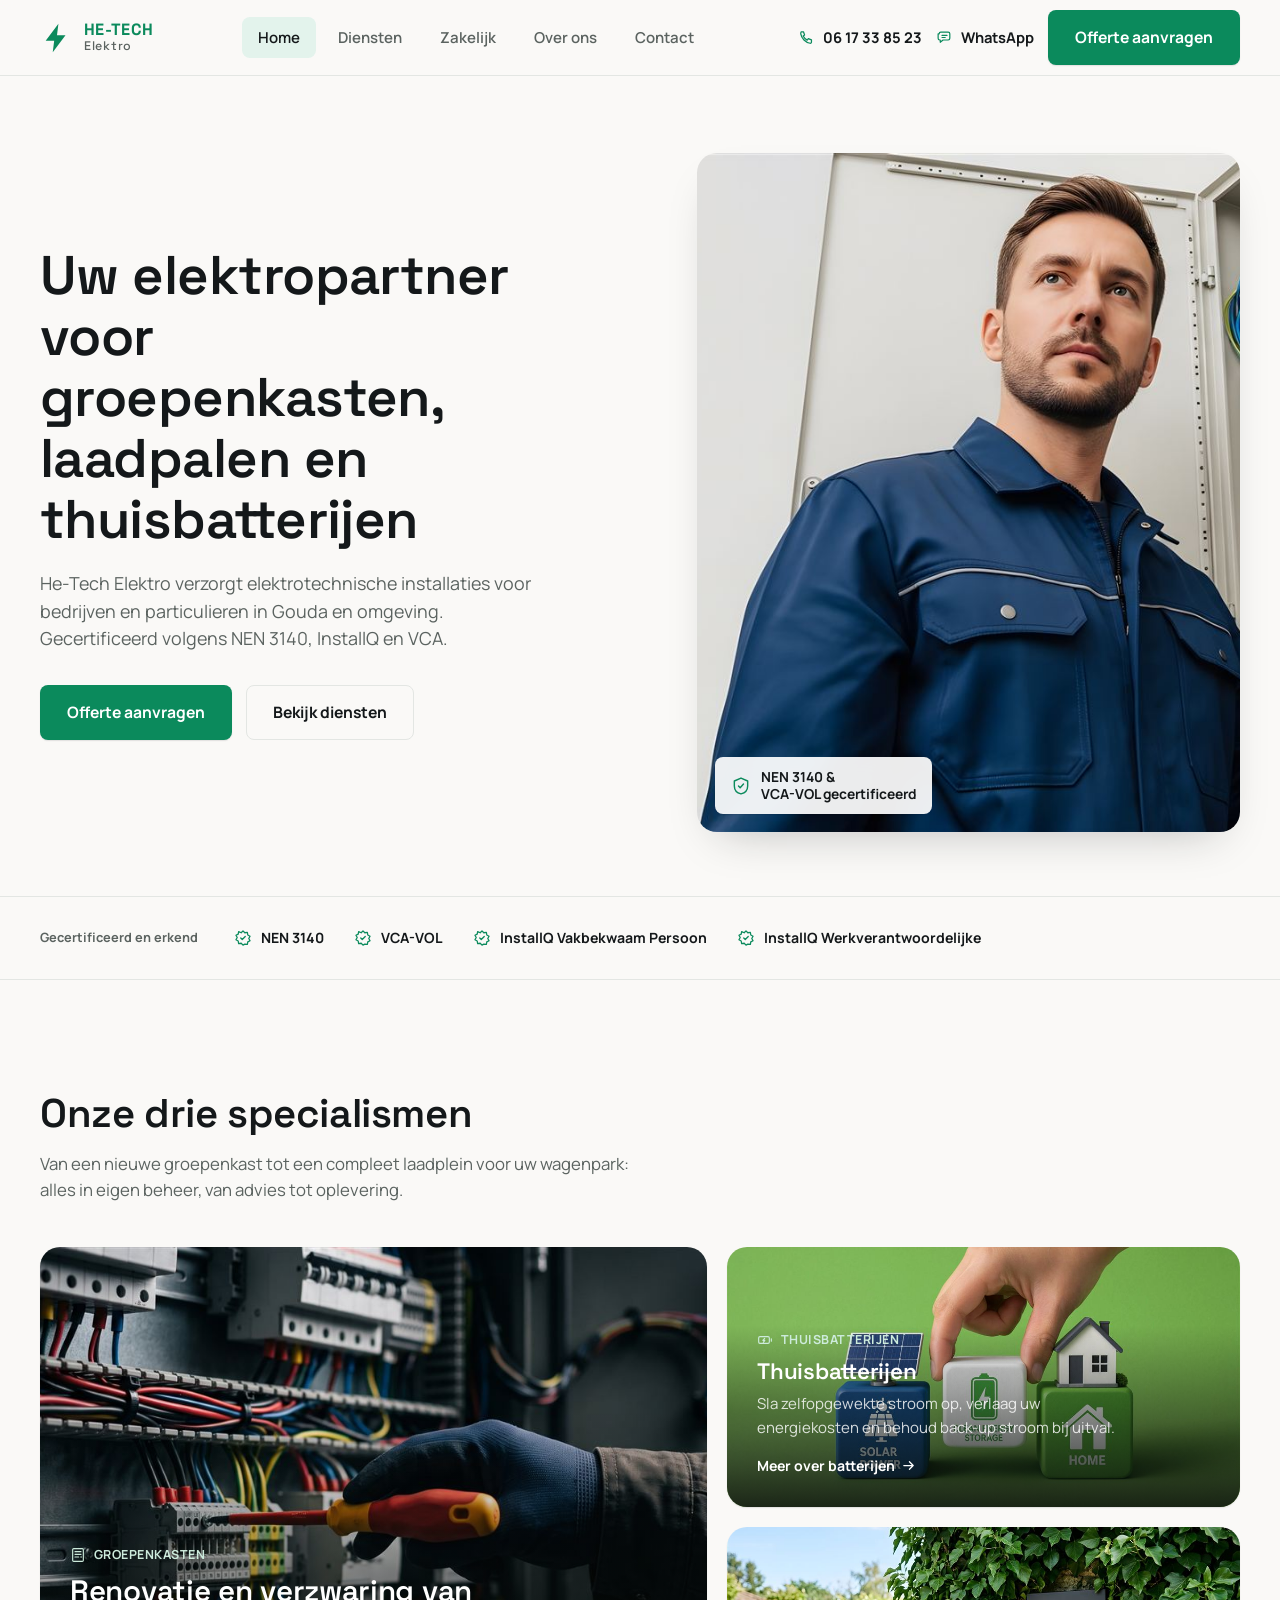
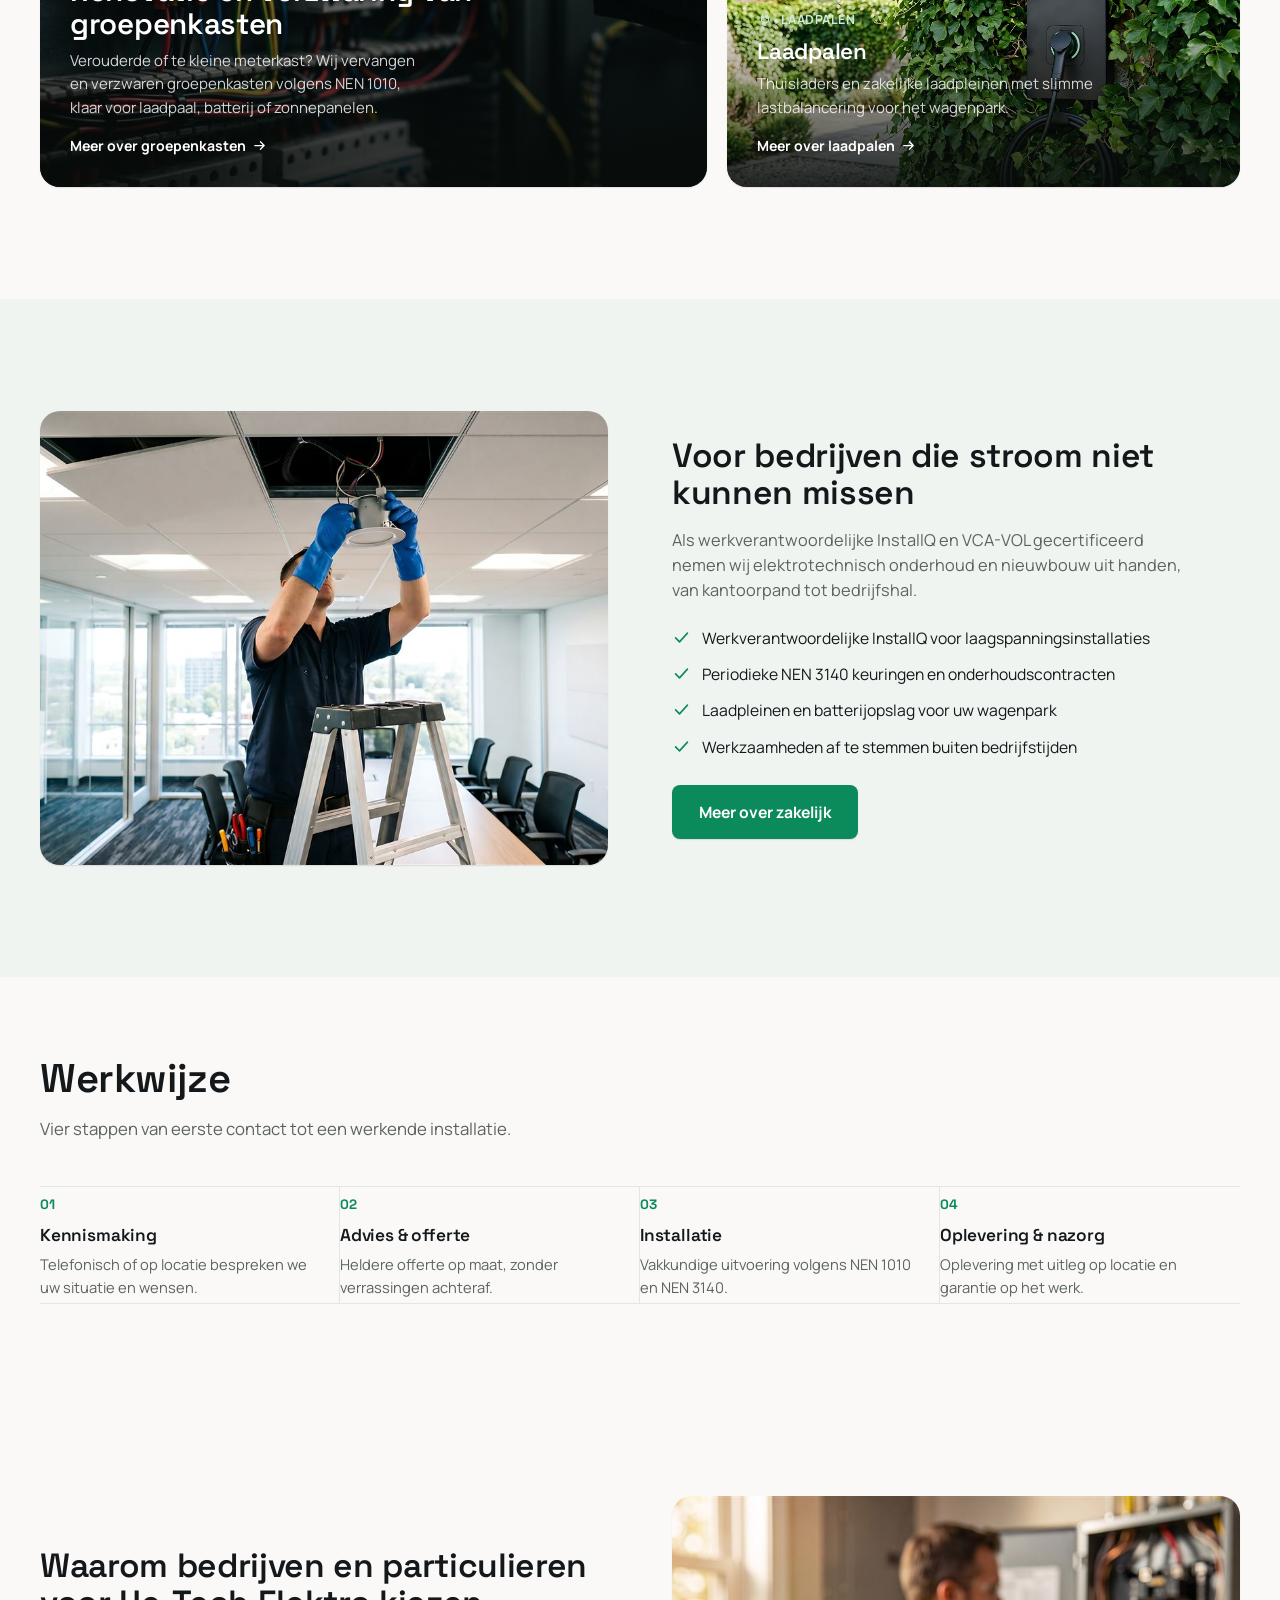
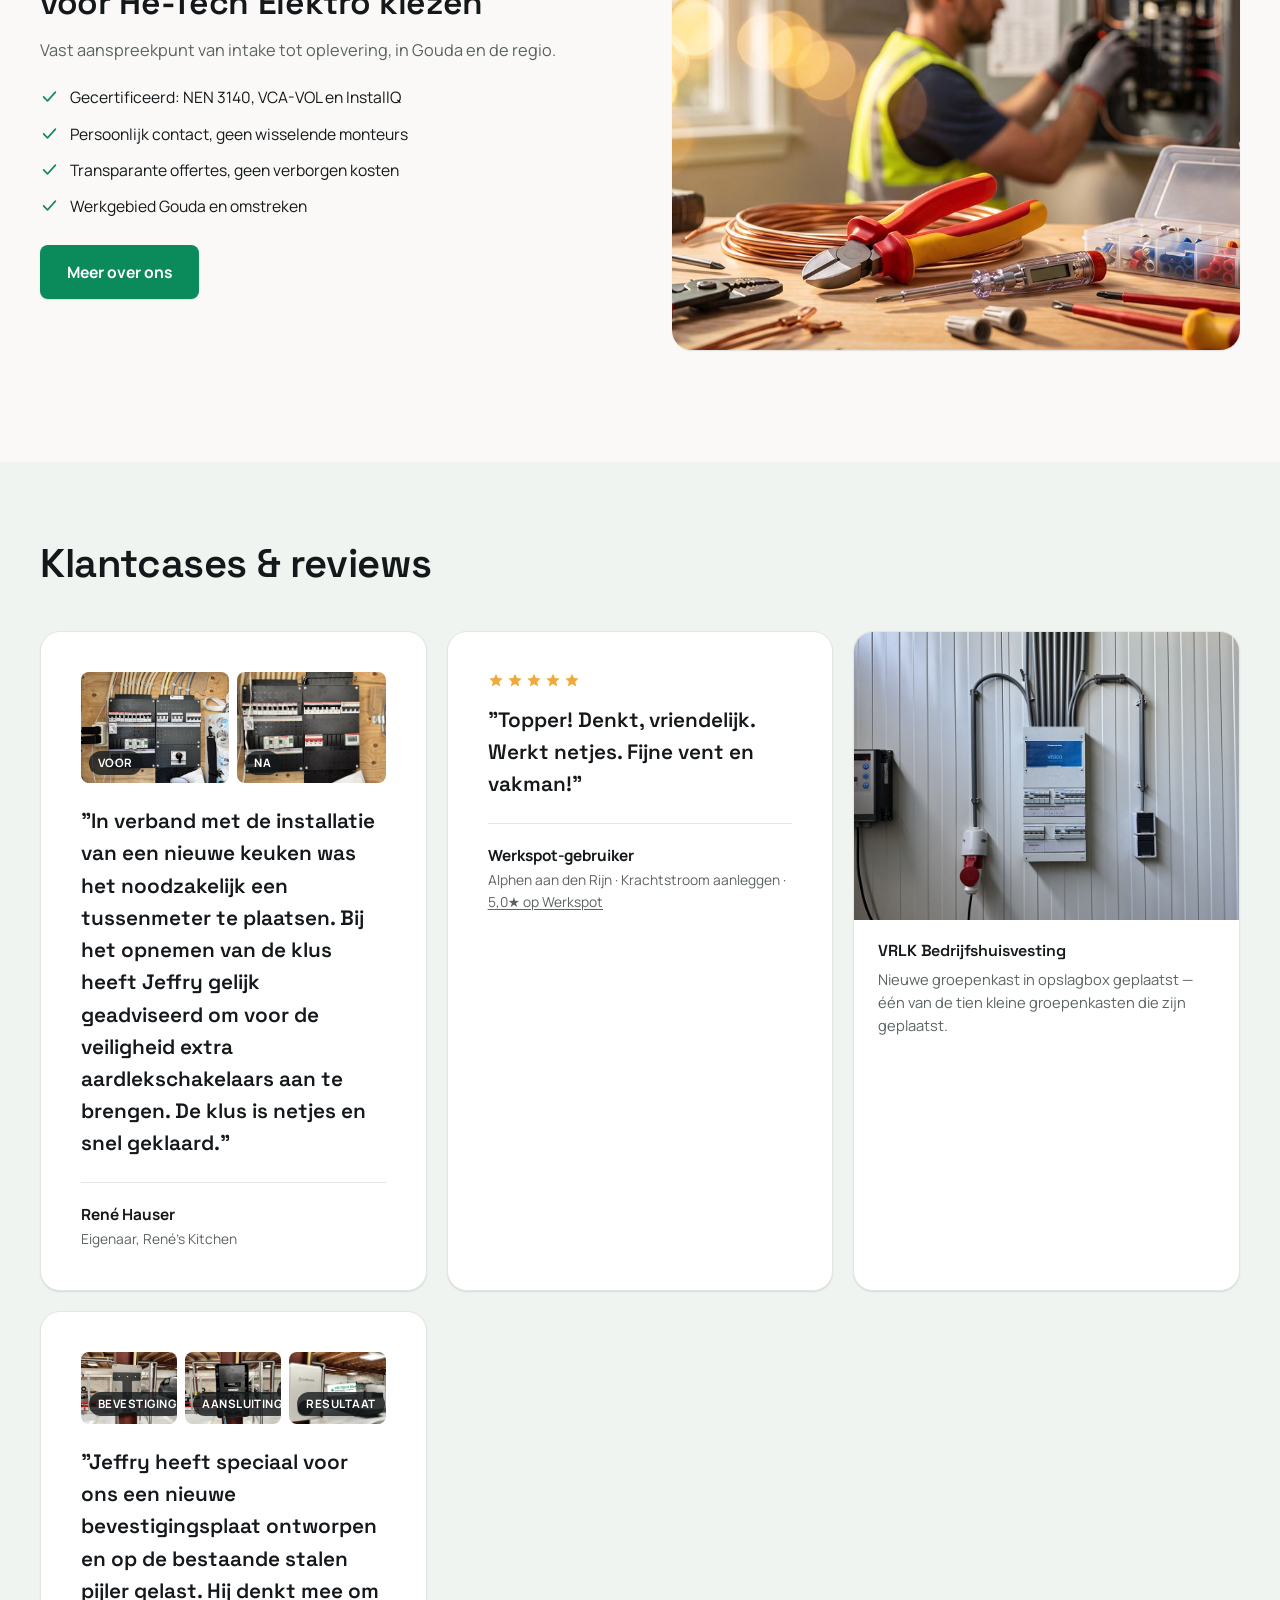
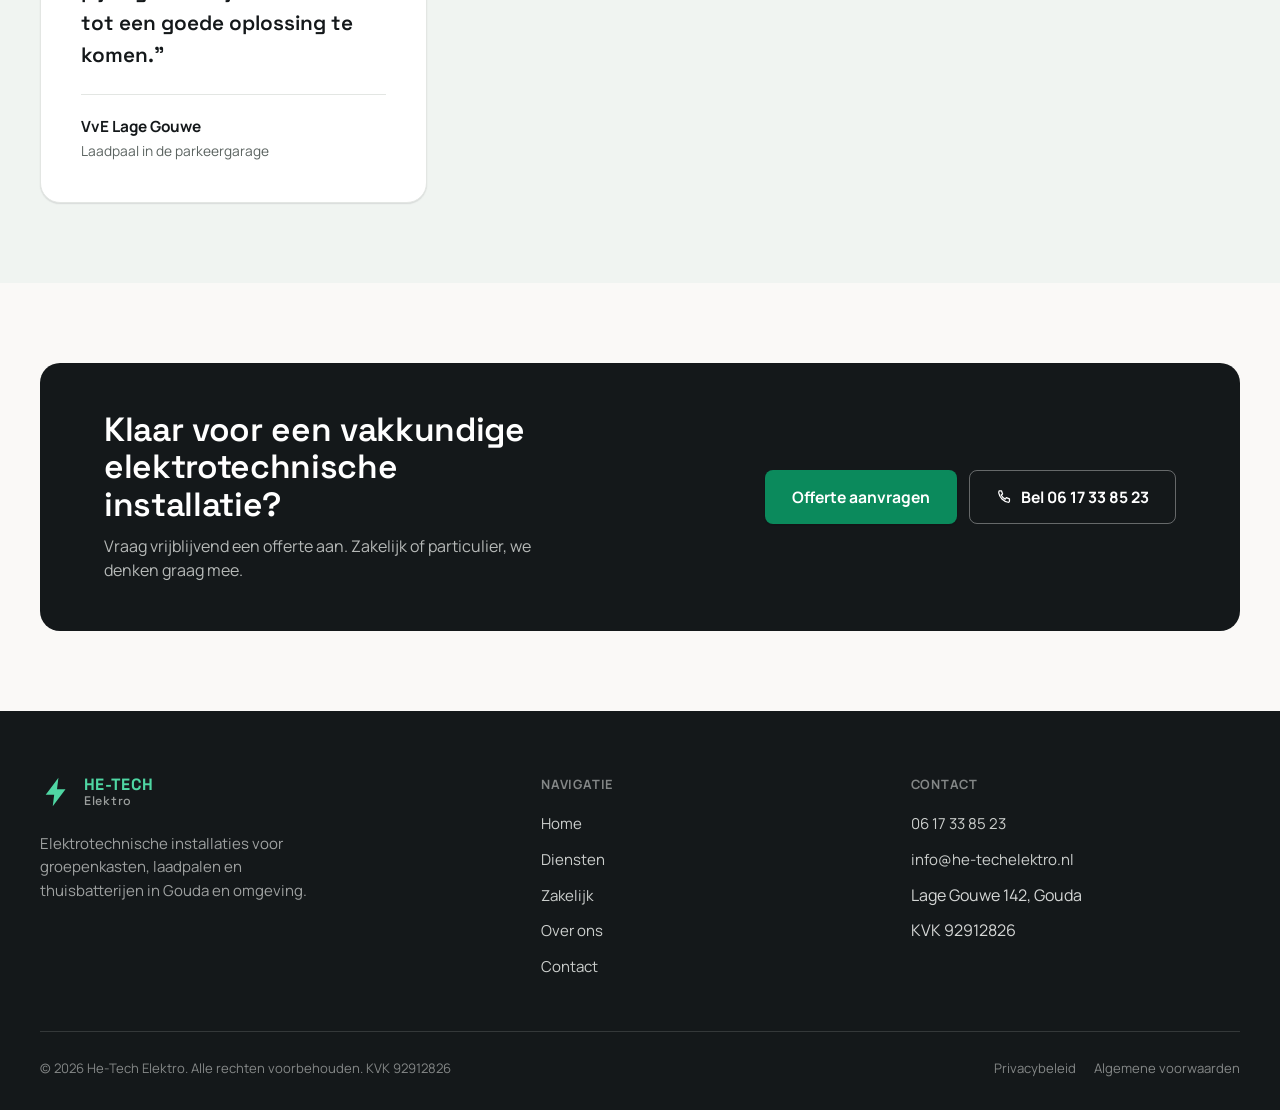
==== commit f095a0f9: "VRLK: acht naar tien groepenkasten" ====
--- a/index.html
+++ b/index.html
@@ -240,7 +240,7 @@
           <img src="assets/foto/everlake-groepenkast.jpg" alt="Vernieuwde groepenkast bij VRLK Bedrijfshuisvesting">
           <div class="case-card-body">
             <h4>VRLK Bedrijfshuisvesting</h4>
-            <p>Nieuwe groepenkast in opslagbox geplaatst — één van de acht kleine groepenkasten die zijn geplaatst.</p>
+            <p>Nieuwe groepenkast in opslagbox geplaatst — één van de tien kleine groepenkasten die zijn geplaatst.</p>
           </div>
         </div>
         <div class="testimonial">
--- a/css/styles.css
+++ b/css/styles.css
@@ -1316,6 +1316,59 @@
 .testimonial-role a:hover { color: var(--color-green-dark); }
 
 /* ============================================================
+   Lightbox (foto's vergroten)
+   ============================================================ */
+
+.lightbox-trigger { cursor: zoom-in; }
+
+.lightbox-overlay {
+  position: fixed;
+  inset: 0;
+  z-index: 100;
+  background: rgba(10, 14, 12, 0.92);
+  display: flex;
+  align-items: center;
+  justify-content: center;
+  padding: 32px;
+  opacity: 0;
+  pointer-events: none;
+  transition: opacity 0.25s var(--ease);
+}
+
+.lightbox-overlay.is-open { opacity: 1; pointer-events: auto; }
+
+.lightbox-overlay img {
+  max-width: 92vw;
+  max-height: 88vh;
+  border-radius: var(--radius-sm);
+  box-shadow: var(--shadow-md);
+  object-fit: contain;
+}
+
+.lightbox-close {
+  position: absolute;
+  top: 20px;
+  right: 20px;
+  width: 44px;
+  height: 44px;
+  border-radius: 999px;
+  background: rgba(255, 255, 255, 0.12);
+  border: 1px solid rgba(255, 255, 255, 0.3);
+  color: #ffffff;
+  display: flex;
+  align-items: center;
+  justify-content: center;
+  cursor: pointer;
+}
+
+.lightbox-close svg { width: 20px; height: 20px; }
+.lightbox-close:hover { background: rgba(255, 255, 255, 0.22); }
+
+@media (prefers-reduced-motion: reduce) {
+  .lightbox-overlay { transition: none; }
+}
+
+/* ============================================================
    Footer legal links
    ============================================================ */
 
